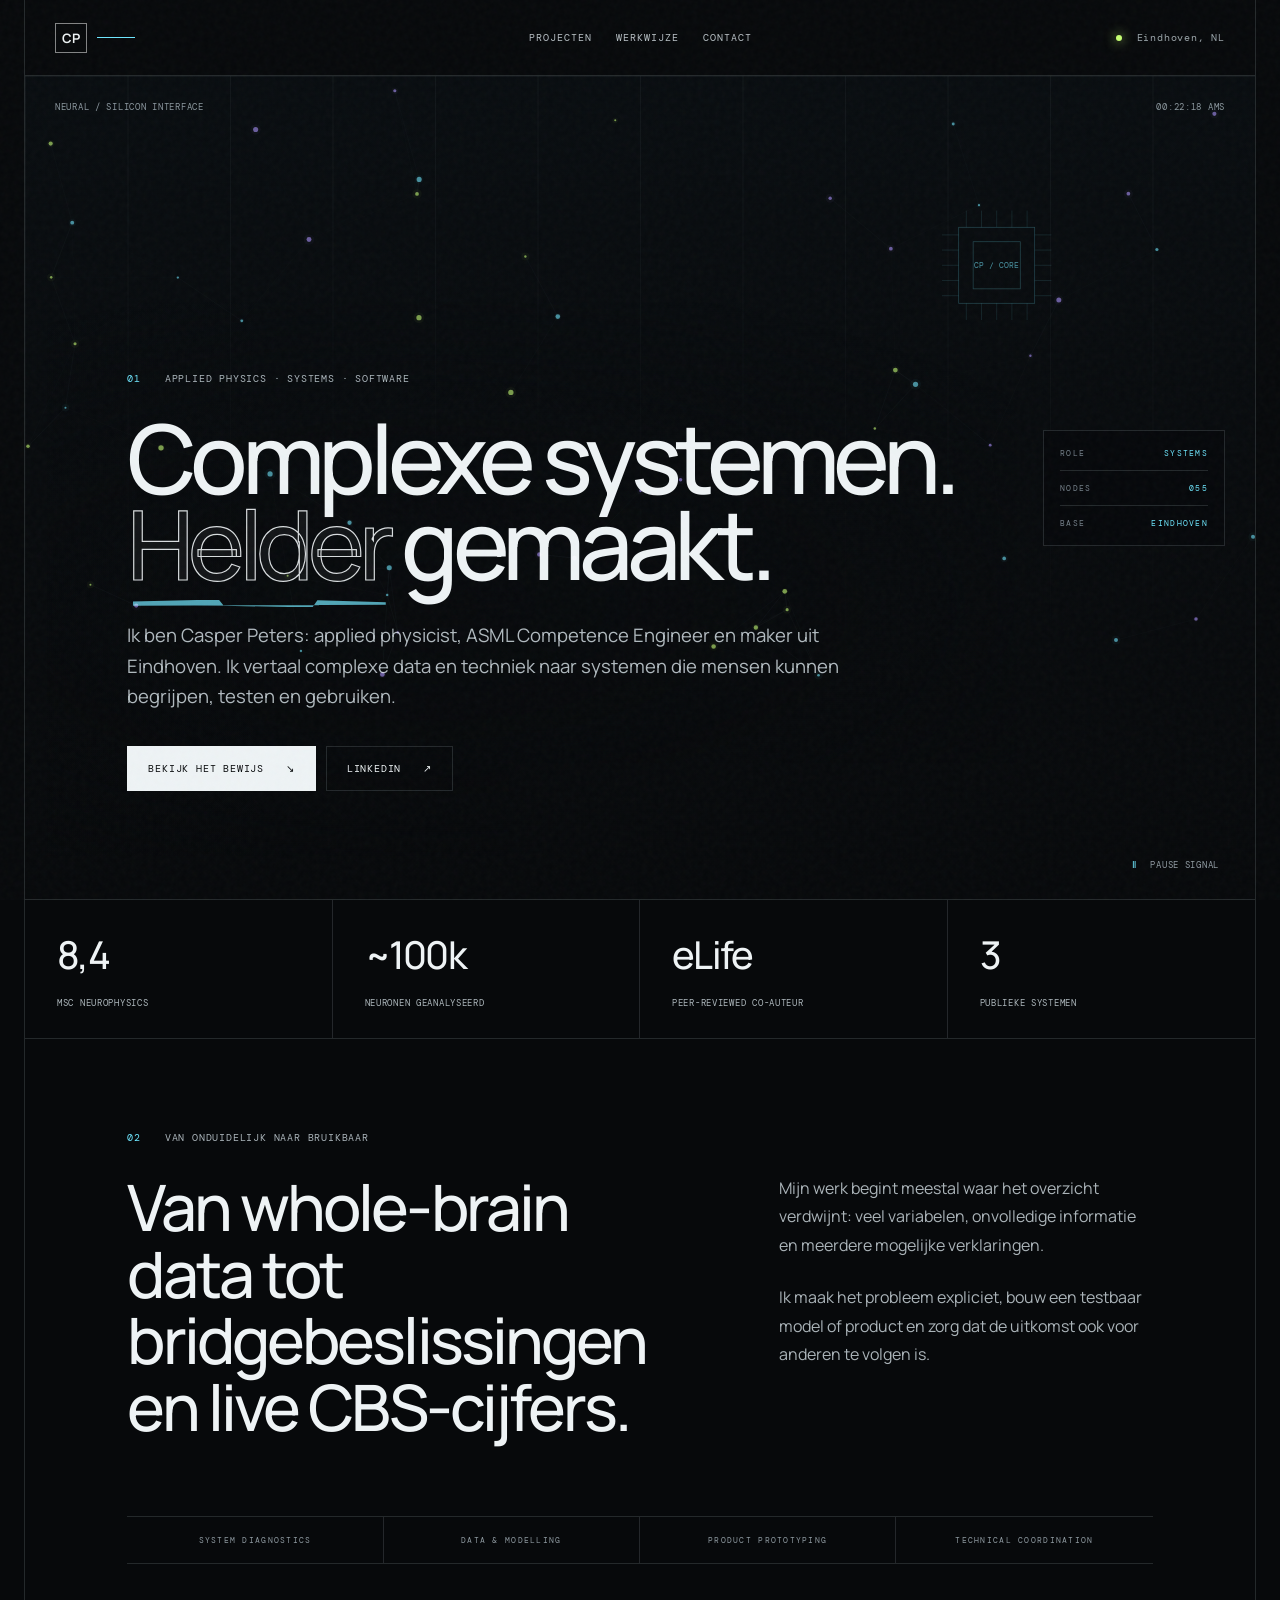
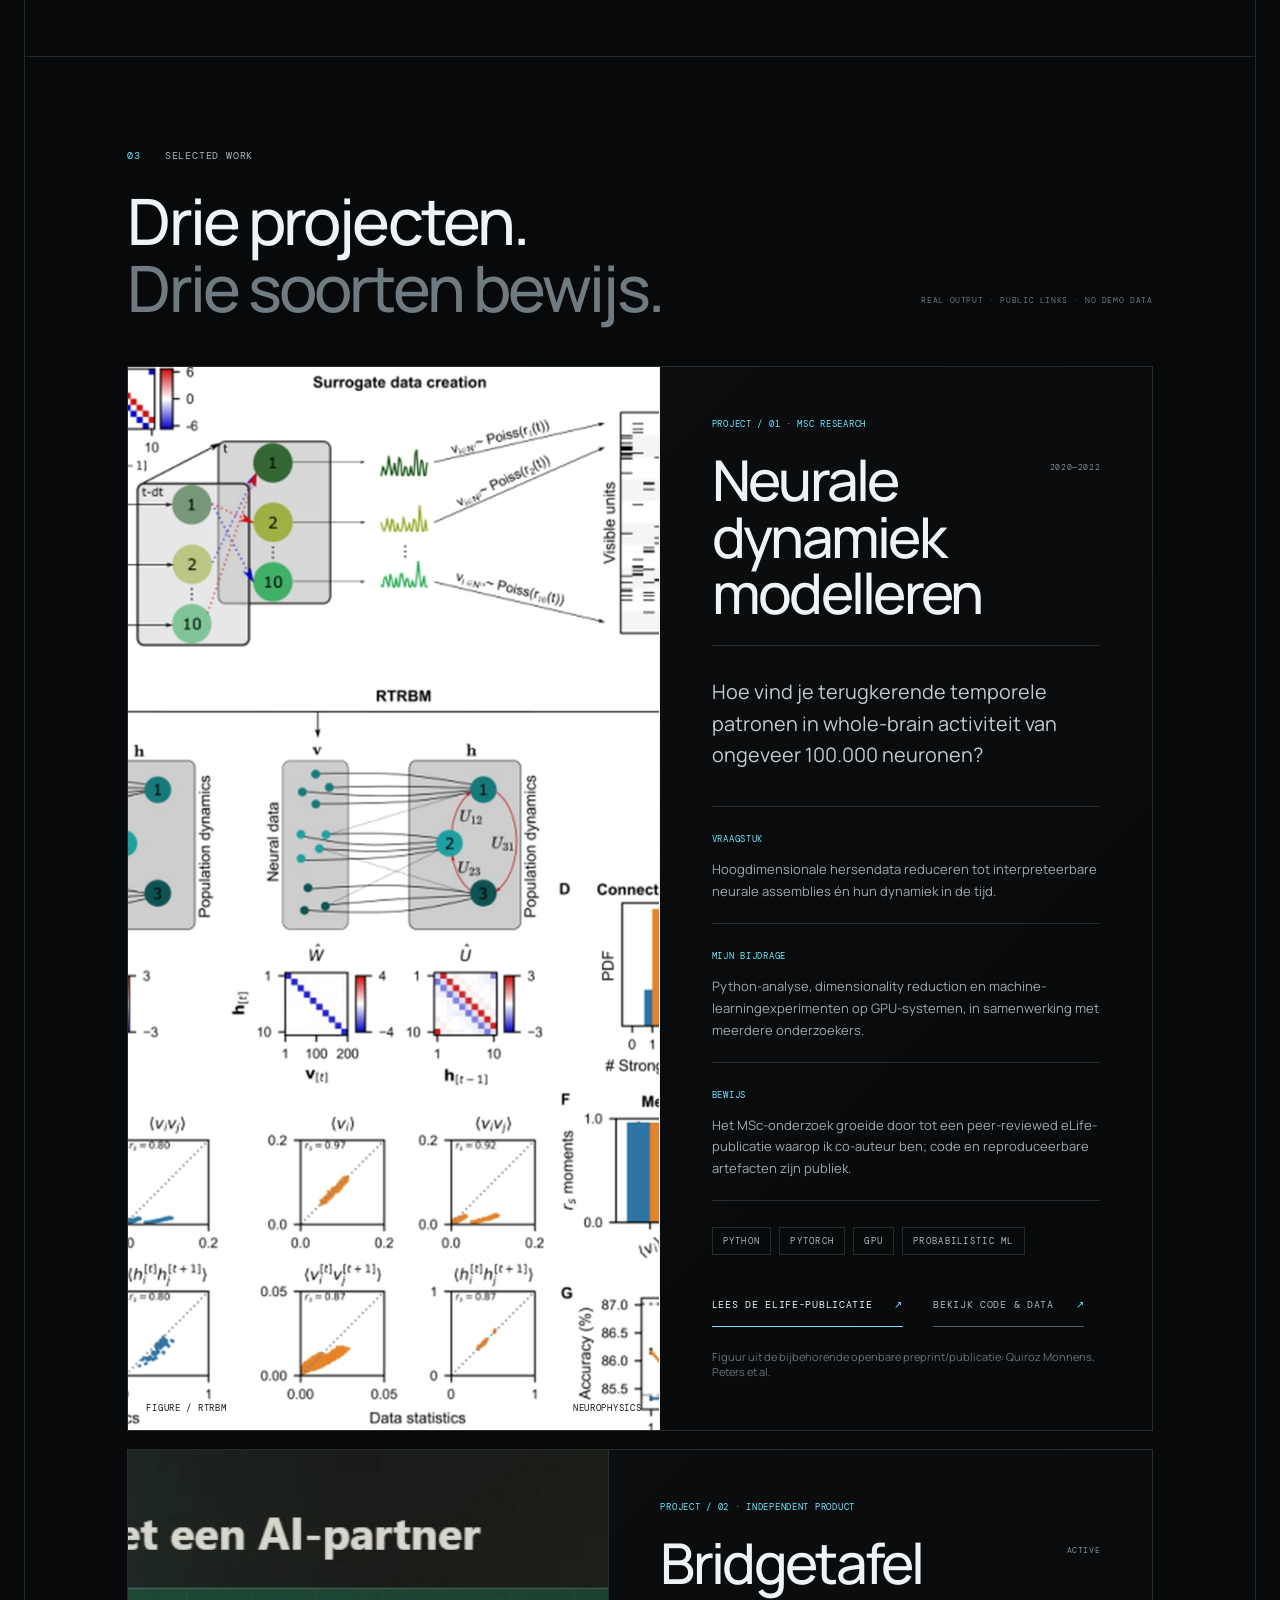
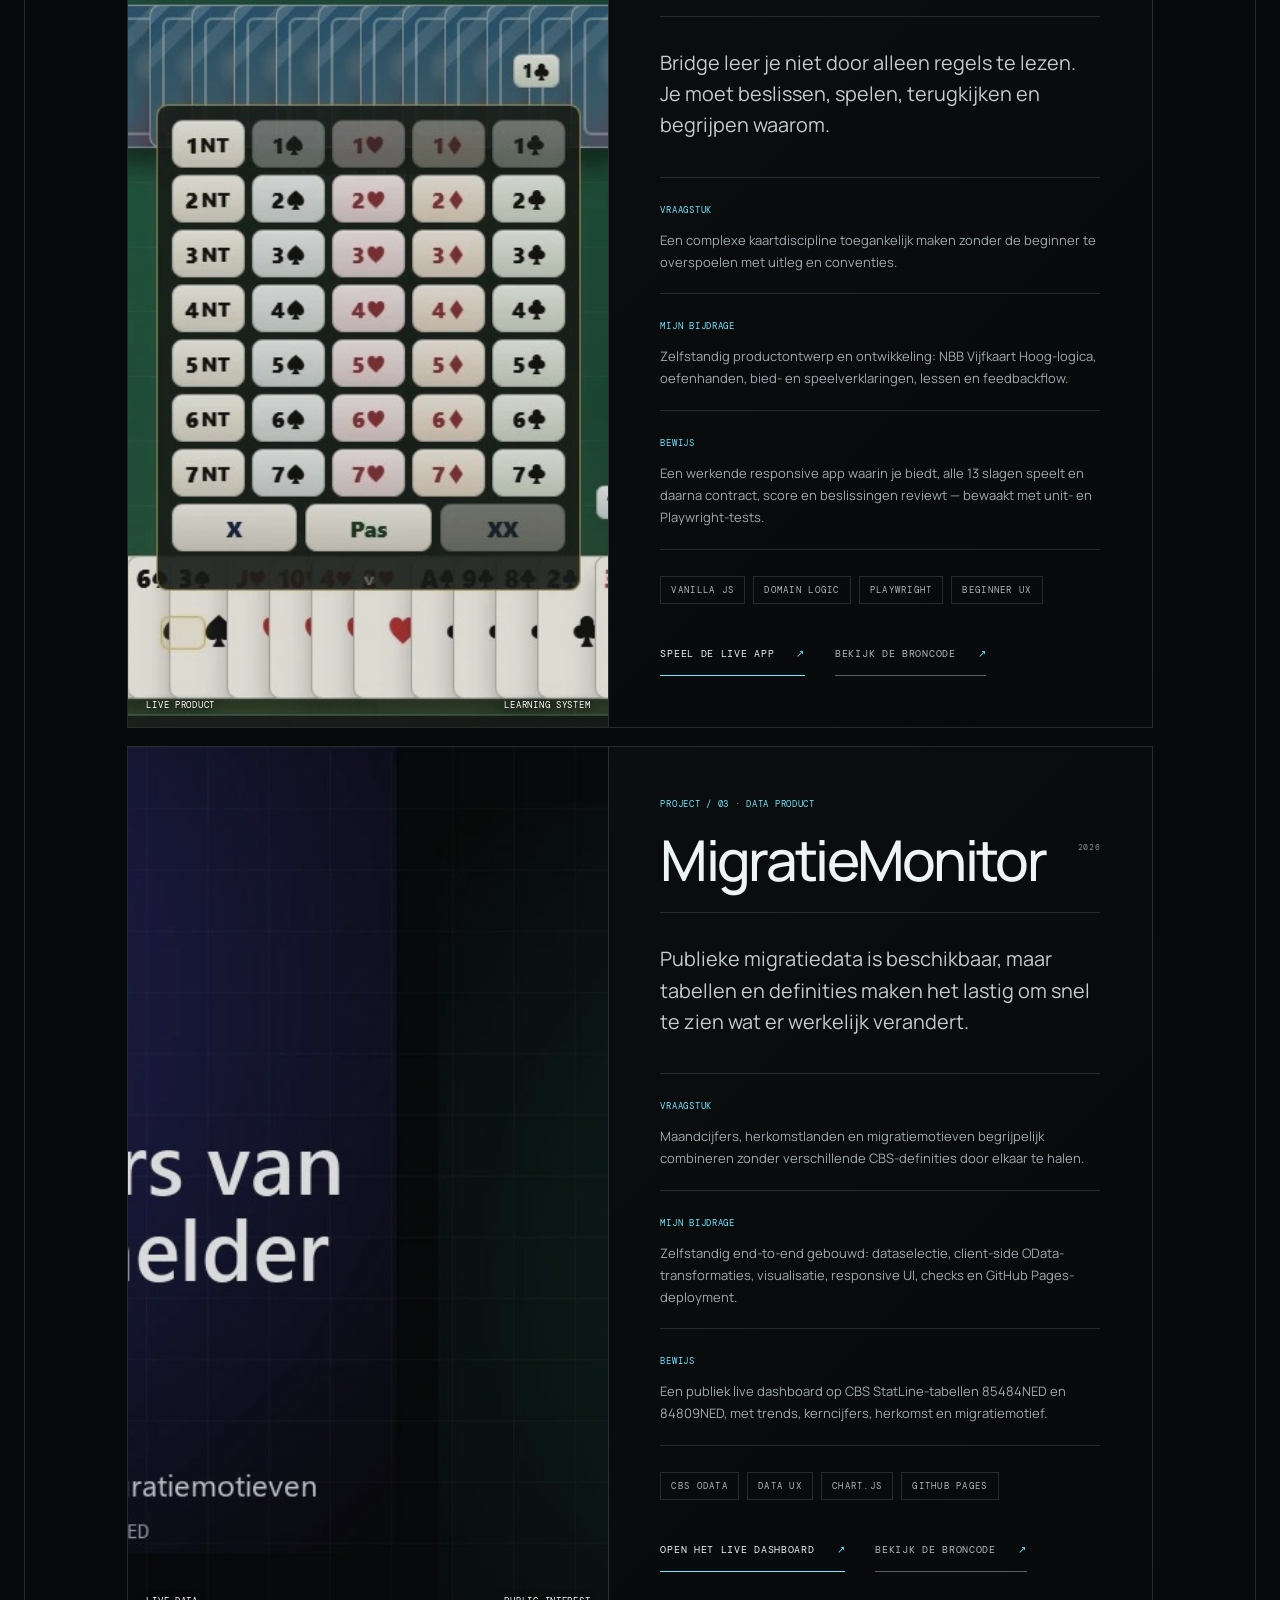
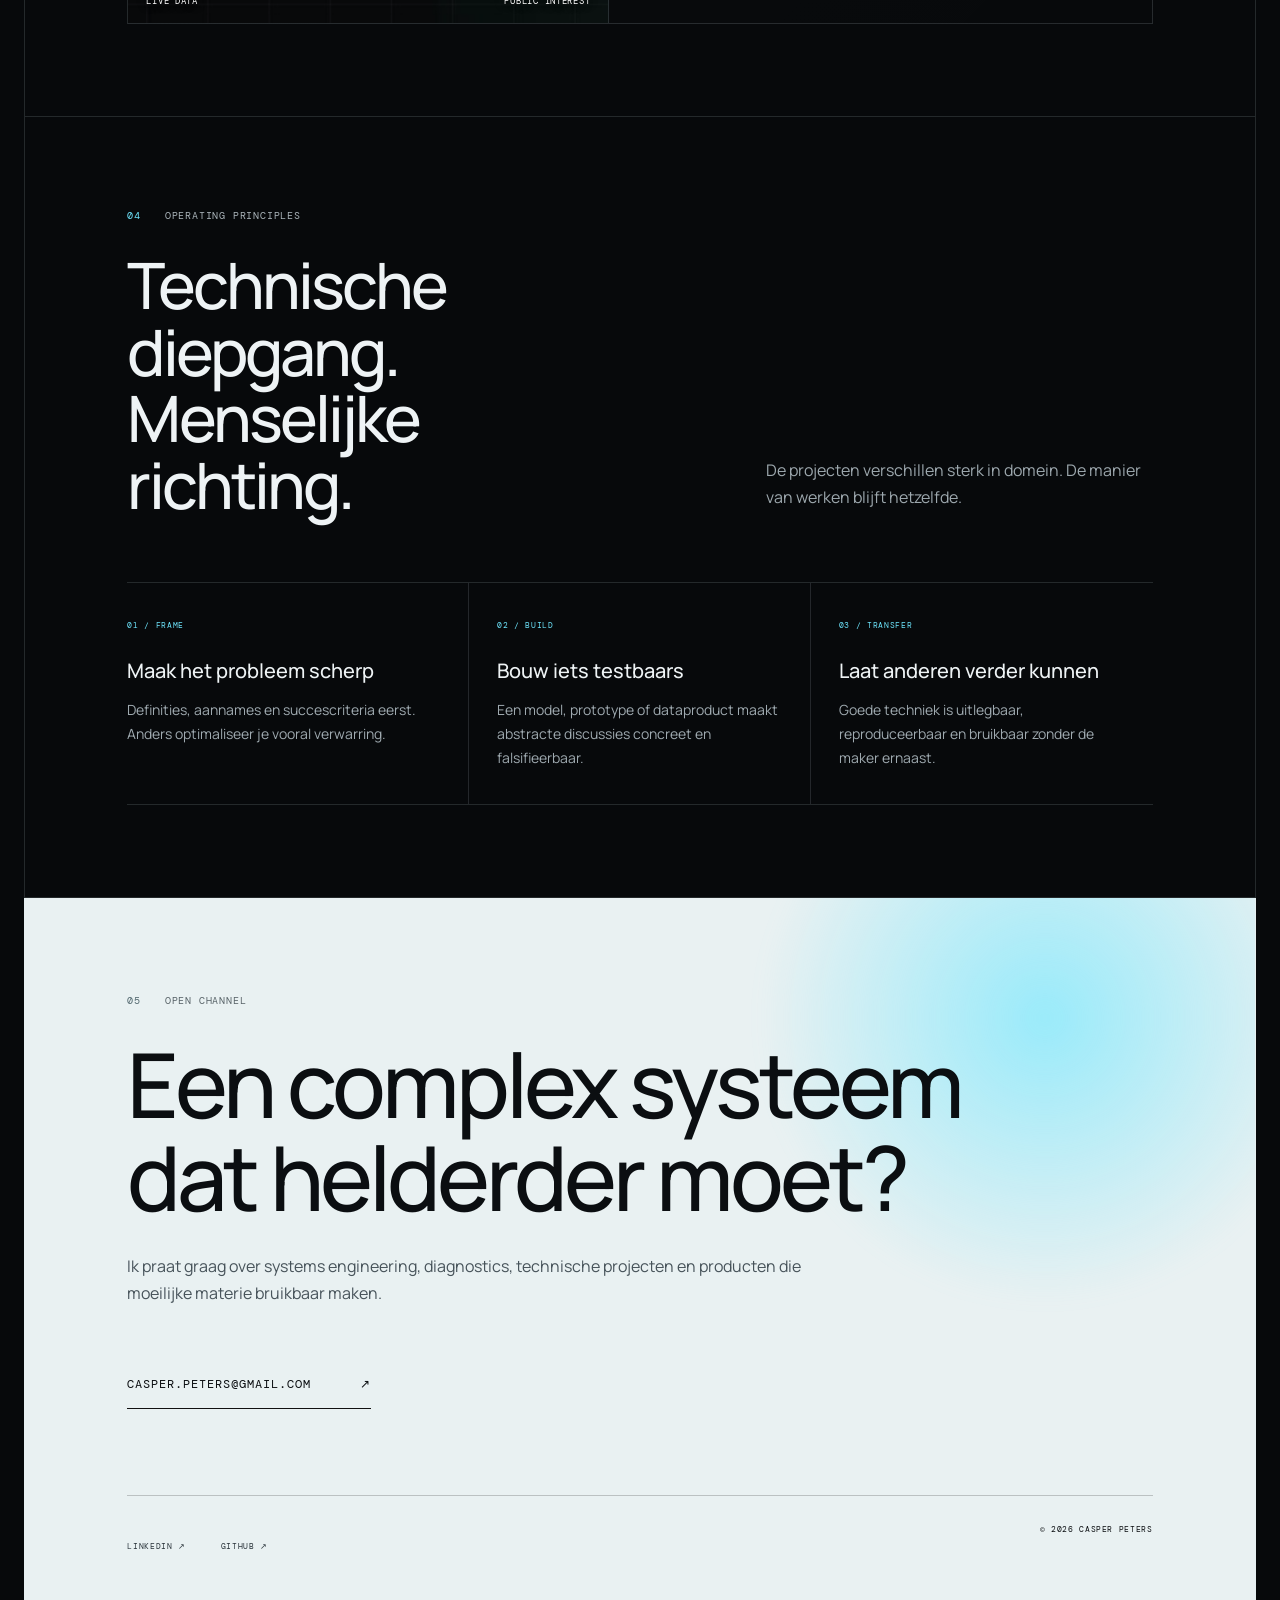
==== index.html @ 359d2243 "Launch evidence-rich personal portfolio" ====
<!doctype html>
<html lang="nl">
<head>
  <meta charset="UTF-8" />
  <meta name="viewport" content="width=device-width, initial-scale=1.0" />
  <meta name="description" content="Portfolio van Casper Peters — applied physicist en systems builder uit Eindhoven. Neurophysics, Bridgetafel en MigratieMonitor." />
  <meta name="theme-color" content="#07090b" />
  <meta property="og:type" content="website" />
  <meta property="og:locale" content="nl_NL" />
  <meta property="og:url" content="https://casperpeters.github.io/cp-neural-portfolio/" />
  <meta property="og:title" content="Casper Peters — complexe systemen, helder gemaakt" />
  <meta property="og:description" content="Van whole-brain neurale data tot leerproducten en live CBS-dashboards: drie systemen, met bewijs." />
  <meta property="og:image" content="https://casperpeters.github.io/cp-neural-portfolio/assets/og-cover.jpg" />
  <meta property="og:image:width" content="1200" />
  <meta property="og:image:height" content="630" />
  <meta property="og:image:alt" content="Portfolio van Casper Peters — complexe systemen, helder gemaakt" />
  <meta name="twitter:card" content="summary_large_image" />
  <meta name="twitter:image" content="https://casperpeters.github.io/cp-neural-portfolio/assets/og-cover.jpg" />
  <link rel="canonical" href="https://casperpeters.github.io/cp-neural-portfolio/" />
  <title>Casper Peters — complexe systemen, helder gemaakt</title>
  <link rel="preconnect" href="https://fonts.googleapis.com">
  <link rel="preconnect" href="https://fonts.gstatic.com" crossorigin>
  <link href="https://fonts.googleapis.com/css2?family=DM+Mono:wght@300;400;500&family=Manrope:wght@400;500;600;700&display=swap" rel="stylesheet">
  <link rel="stylesheet" href="styles.css" />
</head>
<body>
  <a class="skip-link" href="#work">Ga naar geselecteerd werk</a>
  <div class="grain" aria-hidden="true"></div>

  <header class="topbar shell">
    <a class="mark" href="#top" aria-label="Naar boven"><span>CP</span><i></i></a>
    <nav aria-label="Hoofdnavigatie">
      <a href="#work">Projecten</a>
      <a href="#principles">Werkwijze</a>
      <a href="#contact">Contact</a>
    </nav>
    <div class="status"><span></span> Eindhoven, NL</div>
  </header>

  <main id="top">
    <section class="hero shell">
      <canvas id="neural-canvas" aria-hidden="true"></canvas>
      <div class="hero-grid" aria-hidden="true"></div>

      <div class="signal-legend mono">
        <span>NEURAL / SILICON INTERFACE</span>
        <span id="clock">00:00:00 AMS</span>
      </div>

      <div class="hero-copy">
        <p class="eyebrow mono"><span>01</span> APPLIED PHYSICS · SYSTEMS · SOFTWARE</p>
        <h1>Complexe systemen.<br><em>Helder</em> gemaakt.</h1>
        <p class="intro">Ik ben Casper Peters: applied physicist, ASML Competence Engineer en maker uit Eindhoven. Ik vertaal complexe data en techniek naar systemen die mensen kunnen begrijpen, testen en gebruiken.</p>
        <div class="hero-actions">
          <a class="button primary" href="#work">Bekijk het bewijs <span>↘</span></a>
          <a class="button ghost" href="https://www.linkedin.com/in/casper-peters-a29796209" target="_blank" rel="noreferrer">LinkedIn <span>↗</span></a>
        </div>
      </div>

      <aside class="telemetry mono" aria-label="Profiel in het kort">
        <div><span>ROLE</span><b>SYSTEMS</b></div>
        <div><span>NODES</span><b id="node-count">042</b></div>
        <div><span>BASE</span><b>EINDHOVEN</b></div>
      </aside>

      <button class="motion-toggle mono" id="motion-toggle" type="button" aria-pressed="false">
        <span class="toggle-icon">Ⅱ</span> PAUSE SIGNAL
      </button>
    </section>

    <section class="proof-strip shell" aria-label="Kernbewijs">
      <div><strong>8,4</strong><span class="mono">MSc Neurophysics</span></div>
      <div><strong>~100k</strong><span class="mono">neuronen geanalyseerd</span></div>
      <div><strong>eLife</strong><span class="mono">peer-reviewed co-auteur</span></div>
      <div><strong>3</strong><span class="mono">publieke systemen</span></div>
    </section>

    <section class="statement shell" id="about">
      <p class="section-tag mono"><span>02</span> VAN ONDUIDELIJK NAAR BRUIKBAAR</p>
      <div class="statement-grid">
        <h2>Van whole-brain data tot bridgebeslissingen en live CBS-cijfers.</h2>
        <div class="body-copy">
          <p>Mijn werk begint meestal waar het overzicht verdwijnt: veel variabelen, onvolledige informatie en meerdere mogelijke verklaringen.</p>
          <p>Ik maak het probleem expliciet, bouw een testbaar model of product en zorg dat de uitkomst ook voor anderen te volgen is.</p>
        </div>
      </div>
      <div class="capabilities mono" aria-label="Expertise">
        <span>SYSTEM DIAGNOSTICS</span>
        <span>DATA & MODELLING</span>
        <span>PRODUCT PROTOTYPING</span>
        <span>TECHNICAL COORDINATION</span>
      </div>
    </section>

    <section class="work shell" id="work">
      <div class="section-head">
        <div>
          <p class="section-tag mono"><span>03</span> SELECTED WORK</p>
          <h2>Drie projecten.<br><span>Drie soorten bewijs.</span></h2>
        </div>
        <p class="mono microcopy">REAL OUTPUT · PUBLIC LINKS · NO DEMO DATA</p>
      </div>

      <article class="case case-featured" id="neurophysics">
        <div class="case-visual paper-visual">
          <img src="assets/projects/neurophysics-rtrbm.jpg" alt="Wetenschappelijke figuur met het RTRBM-model, netwerkdiagrammen, gewichtsmatrices en modelvergelijkingen" width="1246" height="1446">
          <div class="visual-label mono"><span>FIGURE / RTRBM</span><span>NEUROPHYSICS</span></div>
        </div>
        <div class="case-content">
          <div class="case-index mono">PROJECT / 01 · MSc RESEARCH</div>
          <div class="case-title-row">
            <h3>Neurale dynamiek modelleren</h3>
            <span class="case-year mono">2020—2022</span>
          </div>
          <p class="case-lede">Hoe vind je terugkerende temporele patronen in whole-brain activiteit van ongeveer 100.000 neuronen?</p>
          <div class="evidence-grid">
            <div><span class="mono">VRAAGSTUK</span><p>Hoogdimensionale hersendata reduceren tot interpreteerbare neurale assemblies én hun dynamiek in de tijd.</p></div>
            <div><span class="mono">MIJN BIJDRAGE</span><p>Python-analyse, dimensionality reduction en machine-learningexperimenten op GPU-systemen, in samenwerking met meerdere onderzoekers.</p></div>
            <div><span class="mono">BEWIJS</span><p>Het MSc-onderzoek groeide door tot een peer-reviewed eLife-publicatie waarop ik co-auteur ben; code en reproduceerbare artefacten zijn publiek.</p></div>
          </div>
          <div class="case-tags mono"><span>PYTHON</span><span>PYTORCH</span><span>GPU</span><span>PROBABILISTIC ML</span></div>
          <div class="case-actions">
            <a class="text-link" href="https://elifesciences.org/articles/98489" target="_blank" rel="noreferrer">Lees de eLife-publicatie <span>↗</span></a>
            <a class="text-link muted-link" href="https://github.com/benglitz/Zebrafish_RTRBM" target="_blank" rel="noreferrer">Bekijk code & data <span>↗</span></a>
          </div>
          <p class="source-caption">Figuur uit de bijbehorende openbare preprint/publicatie: Quiroz Monnens, Peters et al.</p>
        </div>
      </article>

      <article class="case" id="bridgetafel">
        <div class="case-visual">
          <img src="assets/projects/bridgetafel.jpg" alt="Werkende Bridgetafel-interface met groene speeltafel, speelkaarten, biedbox en biedverloop" width="1262" height="624">
          <div class="visual-label mono"><span>LIVE PRODUCT</span><span>LEARNING SYSTEM</span></div>
        </div>
        <div class="case-content">
          <div class="case-index mono">PROJECT / 02 · INDEPENDENT PRODUCT</div>
          <div class="case-title-row">
            <h3>Bridgetafel</h3>
            <span class="case-year mono">ACTIVE</span>
          </div>
          <p class="case-lede">Bridge leer je niet door alleen regels te lezen. Je moet beslissen, spelen, terugkijken en begrijpen waarom.</p>
          <div class="evidence-grid">
            <div><span class="mono">VRAAGSTUK</span><p>Een complexe kaartdiscipline toegankelijk maken zonder de beginner te overspoelen met uitleg en conventies.</p></div>
            <div><span class="mono">MIJN BIJDRAGE</span><p>Zelfstandig productontwerp en ontwikkeling: NBB Vijfkaart Hoog-logica, oefenhanden, bied- en speelverklaringen, lessen en feedbackflow.</p></div>
            <div><span class="mono">BEWIJS</span><p>Een werkende responsive app waarin je biedt, alle 13 slagen speelt en daarna contract, score en beslissingen reviewt — bewaakt met unit- en Playwright-tests.</p></div>
          </div>
          <div class="case-tags mono"><span>VANILLA JS</span><span>DOMAIN LOGIC</span><span>PLAYWRIGHT</span><span>BEGINNER UX</span></div>
          <div class="case-actions">
            <a class="text-link" href="https://casperpeters.github.io/bridge/" target="_blank" rel="noreferrer">Speel de live app <span>↗</span></a>
            <a class="text-link muted-link" href="https://github.com/casperpeters/bridge" target="_blank" rel="noreferrer">Bekijk de broncode <span>↗</span></a>
          </div>
        </div>
      </article>

      <article class="case" id="migratiemonitor">
        <div class="case-visual">
          <img src="assets/projects/migratiemonitor.jpg" alt="MigratieMonitor-dashboard met live CBS-status, kerncijfers en navigatie naar trends en herkomstdata" width="1200" height="630">
          <div class="visual-label mono"><span>LIVE DATA</span><span>PUBLIC INTEREST</span></div>
        </div>
        <div class="case-content">
          <div class="case-index mono">PROJECT / 03 · DATA PRODUCT</div>
          <div class="case-title-row">
            <h3>MigratieMonitor</h3>
            <span class="case-year mono">2026</span>
          </div>
          <p class="case-lede">Publieke migratiedata is beschikbaar, maar tabellen en definities maken het lastig om snel te zien wat er werkelijk verandert.</p>
          <div class="evidence-grid">
            <div><span class="mono">VRAAGSTUK</span><p>Maandcijfers, herkomstlanden en migratiemotieven begrijpelijk combineren zonder verschillende CBS-definities door elkaar te halen.</p></div>
            <div><span class="mono">MIJN BIJDRAGE</span><p>Zelfstandig end-to-end gebouwd: dataselectie, client-side OData-transformaties, visualisatie, responsive UI, checks en GitHub Pages-deployment.</p></div>
            <div><span class="mono">BEWIJS</span><p>Een publiek live dashboard op CBS StatLine-tabellen 85484NED en 84809NED, met trends, kerncijfers, herkomst en migratiemotief.</p></div>
          </div>
          <div class="case-tags mono"><span>CBS ODATA</span><span>DATA UX</span><span>CHART.JS</span><span>GITHUB PAGES</span></div>
          <div class="case-actions">
            <a class="text-link" href="https://casperpeters.github.io/cbs-migratie-dashboard/" target="_blank" rel="noreferrer">Open het live dashboard <span>↗</span></a>
            <a class="text-link muted-link" href="https://github.com/casperpeters/cbs-migratie-dashboard" target="_blank" rel="noreferrer">Bekijk de broncode <span>↗</span></a>
          </div>
        </div>
      </article>
    </section>

    <section class="principles-section shell" id="principles">
      <p class="section-tag mono"><span>04</span> OPERATING PRINCIPLES</p>
      <div class="principles-head">
        <h2>Technische diepgang.<br>Menselijke richting.</h2>
        <p>De projecten verschillen sterk in domein. De manier van werken blijft hetzelfde.</p>
      </div>
      <div class="principles-grid">
        <div><span class="mono">01 / FRAME</span><h3>Maak het probleem scherp</h3><p>Definities, aannames en succescriteria eerst. Anders optimaliseer je vooral verwarring.</p></div>
        <div><span class="mono">02 / BUILD</span><h3>Bouw iets testbaars</h3><p>Een model, prototype of dataproduct maakt abstracte discussies concreet en falsifieerbaar.</p></div>
        <div><span class="mono">03 / TRANSFER</span><h3>Laat anderen verder kunnen</h3><p>Goede techniek is uitlegbaar, reproduceerbaar en bruikbaar zonder de maker ernaast.</p></div>
      </div>
    </section>

    <section class="contact shell" id="contact">
      <div class="contact-glow" aria-hidden="true"></div>
      <p class="section-tag mono"><span>05</span> OPEN CHANNEL</p>
      <h2>Een complex systeem<br>dat helderder moet?</h2>
      <p class="contact-intro">Ik praat graag over systems engineering, diagnostics, technische projecten en producten die moeilijke materie bruikbaar maken.</p>
      <a href="mailto:casper.peters@gmail.com" class="contact-link">casper.peters@gmail.com <span>↗</span></a>
      <div class="contact-footer mono">
        <a href="https://www.linkedin.com/in/casper-peters-a29796209" target="_blank" rel="noreferrer">LINKEDIN ↗</a>
        <a href="https://github.com/casperpeters" target="_blank" rel="noreferrer">GITHUB ↗</a>
        <span>© 2026 CASPER PETERS</span>
      </div>
    </section>
  </main>

  <script src="app.js?v=9"></script>
</body>
</html>
---- styles.css ----
:root {
  --bg: #07090b;
  --panel: #0b0e12;
  --panel-raised: #101419;
  --ink: #eef3f5;
  --muted: #9aa5ac;
  --quiet: #69757d;
  --line: rgba(210, 230, 238, .14);
  --line-strong: rgba(210, 230, 238, .28);
  --cyan: #6ee7ff;
  --violet: #ab91ff;
  --lime: #c6ff72;
  --mono: 'DM Mono', monospace;
  --sans: 'Manrope', sans-serif;
}

* { box-sizing: border-box; }
html { scroll-behavior: smooth; background: var(--bg); }
body {
  margin: 0;
  background: var(--bg);
  color: var(--ink);
  font-family: var(--sans);
  font-weight: 400;
  overflow-x: hidden;
}
img { display: block; max-width: 100%; }
a { color: inherit; text-decoration: none; }
button, a { -webkit-tap-highlight-color: transparent; }
.mono { font-family: var(--mono); letter-spacing: .08em; text-transform: uppercase; }

.skip-link {
  position: fixed;
  left: 18px;
  top: 12px;
  z-index: 100;
  transform: translateY(-150%);
  background: var(--ink);
  color: var(--bg);
  padding: 12px 16px;
  font: 11px var(--mono);
}
.skip-link:focus-visible { transform: translateY(0); }
:focus-visible { outline: 2px solid var(--cyan); outline-offset: 4px; }

.grain {
  position: fixed;
  inset: 0;
  pointer-events: none;
  opacity: .04;
  z-index: 10;
  background-image: url("data:image/svg+xml,%3Csvg viewBox='0 0 180 180' xmlns='http://www.w3.org/2000/svg'%3E%3Cfilter id='n'%3E%3CfeTurbulence type='fractalNoise' baseFrequency='.9' numOctaves='4' stitchTiles='stitchTiles'/%3E%3C/filter%3E%3Crect width='100%25' height='100%25' filter='url(%23n)' opacity='.8'/%3E%3C/svg%3E");
}
.shell {
  width: min(1380px, calc(100% - 48px));
  margin: auto;
  border-left: 1px solid var(--line);
  border-right: 1px solid var(--line);
}

/* Header */
.topbar {
  height: 76px;
  display: grid;
  grid-template-columns: 1fr auto 1fr;
  align-items: center;
  padding: 0 30px;
  border-bottom: 1px solid var(--line);
  position: relative;
  z-index: 5;
}
.mark { display: flex; align-items: center; gap: 10px; font-weight: 700; width: max-content; }
.mark span { border: 1px solid rgba(255, 255, 255, .5); padding: 5px 6px; font-size: 13px; }
.mark i { width: 28px; height: 1px; background: var(--cyan); box-shadow: 10px 0 var(--cyan); }
nav { display: flex; gap: 24px; font: 10px var(--mono); letter-spacing: .1em; text-transform: uppercase; }
nav a { min-height: 44px; display: inline-flex; align-items: center; }
nav a, .contact-footer a { color: #b8c0c5; transition: color .2s ease; }
nav a:hover, .contact-footer a:hover { color: var(--cyan); }
.status { justify-self: end; font: 10px var(--mono); letter-spacing: .08em; color: #9ca6ab; }
.status span { display: inline-block; width: 6px; height: 6px; border-radius: 50%; background: var(--lime); box-shadow: 0 0 12px var(--lime); margin-right: 8px; }

/* Hero */
.hero {
  height: calc(100vh - 76px);
  min-height: 690px;
  max-height: 980px;
  position: relative;
  overflow: hidden;
  border-bottom: 1px solid var(--line);
}
#neural-canvas, .hero-grid { position: absolute; inset: 0; width: 100%; height: 100%; }
#neural-canvas { z-index: 3; pointer-events: none; mix-blend-mode: screen; }
.hero-grid {
  z-index: 0;
  background-image: linear-gradient(var(--line) 1px, transparent 1px), linear-gradient(90deg, var(--line) 1px, transparent 1px);
  background-size: calc(100% / 12) 100%, calc(100% / 12) 100%;
  opacity: .32;
  mask-image: linear-gradient(to bottom, #000, transparent 82%);
}
.signal-legend {
  position: absolute;
  z-index: 4;
  top: 25px;
  left: 30px;
  right: 30px;
  display: flex;
  justify-content: space-between;
  font-size: 9px;
  color: #8c989f;
}
.hero-copy {
  position: absolute;
  left: clamp(30px, 8vw, 112px);
  bottom: clamp(72px, 12vh, 136px);
  width: min(920px, 73%);
  z-index: 2;
}
.hero-copy::before {
  content: '';
  position: absolute;
  z-index: -1;
  inset: -70px -110px -65px -80px;
  background: radial-gradient(ellipse at 35% 55%, rgba(7, 9, 11, .86) 0, rgba(7, 9, 11, .5) 50%, transparent 76%);
  pointer-events: none;
}
.eyebrow, .section-tag { font-size: 10px; color: #aab4ba; margin: 0 0 30px; }
.eyebrow span, .section-tag span { color: var(--cyan); margin-right: 17px; }
h1 {
  font-size: clamp(56px, 7.5vw, 112px);
  letter-spacing: -.066em;
  line-height: .89;
  margin: 0;
  font-weight: 500;
}
h1 em {
  font-style: normal;
  color: rgba(238, 243, 245, .05);
  -webkit-text-stroke: 1.2px rgba(238, 243, 245, .9);
  position: relative;
}
h1 em::after {
  content: '';
  position: absolute;
  left: 2%; right: 1%; bottom: 1%; height: 6%;
  background: var(--cyan);
  opacity: .7;
  mix-blend-mode: screen;
  clip-path: polygon(0 25%, 34% 0, 36% 80%, 71% 100%, 73% 10%, 100% 35%, 100% 65%, 0 80%);
}
.intro { font-size: clamp(16px, 1.45vw, 20px); line-height: 1.65; color: #b0b9be; max-width: 760px; margin: 34px 0; }
.hero-actions { display: flex; flex-wrap: wrap; gap: 10px; }
.button {
  min-height: 44px;
  display: inline-flex;
  align-items: center;
  padding: 15px 20px;
  font: 10px var(--mono);
  letter-spacing: .08em;
  text-transform: uppercase;
  border: 1px solid var(--line);
  transition: border-color .25s ease, box-shadow .25s ease, background .25s ease;
}
.button.primary { background: var(--ink); color: #080a0c; border-color: var(--ink); }
.button span { margin-left: 22px; }
.button:hover { border-color: var(--cyan); box-shadow: 0 0 28px rgba(110, 231, 255, .1); }
.button.primary:hover { background: var(--cyan); }
.telemetry {
  position: absolute;
  z-index: 4;
  right: 30px;
  top: 50%;
  transform: translateY(-50%);
  width: 182px;
  border: 1px solid var(--line);
  background: rgba(7, 9, 11, .66);
  backdrop-filter: blur(8px);
  padding: 5px 16px;
}
.telemetry div { display: flex; justify-content: space-between; padding: 12px 0; border-bottom: 1px solid var(--line); font-size: 8px; color: #75818a; }
.telemetry div:last-child { border: 0; }
.telemetry b { font-weight: 400; color: var(--cyan); }
.motion-toggle { position: absolute; z-index: 4; right: 30px; bottom: 27px; border: 0; background: transparent; color: #8f9aa1; font: 9px var(--mono); letter-spacing: .08em; cursor: pointer; }
.toggle-icon { color: var(--cyan); margin-right: 8px; }

/* Proof */
.proof-strip { display: grid; grid-template-columns: repeat(4, 1fr); border-bottom: 1px solid var(--line); }
.proof-strip div { min-height: 138px; padding: 28px 32px; display: flex; flex-direction: column; justify-content: space-between; border-right: 1px solid var(--line); }
.proof-strip div:last-child { border-right: 0; }
.proof-strip strong { font-size: clamp(28px, 3vw, 45px); font-weight: 500; letter-spacing: -.045em; color: var(--ink); }
.proof-strip span { color: #adb7bc; font-size: 9px; line-height: 1.5; }

/* Intro statement */
.statement, .work, .principles-section { padding: 92px clamp(30px, 8vw, 112px); border-bottom: 1px solid var(--line); }
.statement-grid { display: grid; grid-template-columns: 1.18fr .82fr; gap: 9vw; align-items: start; }
.statement-grid > *, .case-content, .case-title-row { min-width: 0; }
.statement h2, .work h2, .principles-section h2, .contact h2 { font-size: clamp(38px, 5vw, 70px); line-height: 1.04; letter-spacing: -.045em; font-weight: 500; margin: 0; }
.body-copy { max-width: 520px; color: #aab3b8; line-height: 1.78; font-size: 16px; }
.body-copy p { margin: 0 0 24px; }
.capabilities { display: grid; grid-template-columns: repeat(4, 1fr); margin-top: 76px; border-top: 1px solid var(--line); border-bottom: 1px solid var(--line); }
.capabilities span { font-size: 8px; padding: 18px 12px; border-right: 1px solid var(--line); text-align: center; color: #8f9aa1; }
.capabilities span:last-child { border: 0; }

/* Work and cases */
.section-head { display: flex; justify-content: space-between; align-items: end; gap: 40px; margin-bottom: 45px; }
.section-head .section-tag { margin-bottom: 26px; }
.work h2 span { color: #6f7a81; }
.microcopy { font-size: 8px; color: #68747b; padding-bottom: 8px; }
.case { border: 1px solid var(--line); background: linear-gradient(135deg, rgba(255, 255, 255, .018), transparent); margin-top: 18px; overflow: hidden; transition: border-color .3s ease, background .3s ease; }
.case:hover { border-color: rgba(110, 231, 255, .4); background: rgba(110, 231, 255, .018); }
.case-visual { position: relative; aspect-ratio: 1.92 / 1; overflow: hidden; border-bottom: 1px solid var(--line); background: #0c1013; }
.case-visual img { width: 100%; height: 100%; object-fit: cover; transition: transform .65s cubic-bezier(.2, .8, .2, 1), filter .4s ease; filter: saturate(.88) brightness(.88); }
.case:hover .case-visual img { transform: scale(1.015); filter: saturate(1) brightness(.96); }
.paper-visual { background: #eff1f0; }
.paper-visual img { object-fit: cover; object-position: center; filter: saturate(.78) contrast(1.02); }
.visual-label { position: absolute; left: 18px; right: 18px; bottom: 16px; display: flex; justify-content: space-between; color: #fff; font-size: 9px; text-shadow: 0 1px 9px rgba(0, 0, 0, .95); }
.paper-visual .visual-label { color: #11171a; text-shadow: 0 1px 8px rgba(255, 255, 255, .9); }
.case-content { padding: clamp(28px, 4vw, 54px); }
.case-index { color: var(--cyan); font-size: 9px; margin-bottom: 22px; }
.case-title-row { display: flex; align-items: start; justify-content: space-between; gap: 30px; border-bottom: 1px solid var(--line); padding-bottom: 24px; }
.case h3 { font-size: clamp(34px, 4.4vw, 62px); letter-spacing: -.048em; line-height: 1; margin: 0; font-weight: 500; }
.case-year { color: #7d8990; font-size: 8px; padding-top: 10px; white-space: nowrap; }
.case-lede { color: #c4ccd0; font-size: clamp(17px, 1.55vw, 21px); line-height: 1.58; max-width: 830px; margin: 30px 0 36px; }
.evidence-grid { display: grid; grid-template-columns: 1fr; border-top: 1px solid var(--line); border-bottom: 1px solid var(--line); }
.evidence-grid > div { padding: 18px 0 20px; border-bottom: 1px solid var(--line); }
.evidence-grid > div:last-child { border-bottom: 0; }
.evidence-grid span { color: var(--cyan); font-size: 9px; }
.evidence-grid p { margin: 12px 0 0; color: #9eaaaf; font-size: 13px; line-height: 1.68; }
.case-tags { display: flex; flex-wrap: wrap; gap: 8px; margin: 26px 0; }
.case-tags span { font-size: 9px; border: 1px solid var(--line); padding: 7px 10px; color: #aeb8bd; }
.case-actions { display: flex; flex-wrap: wrap; gap: 12px 30px; padding-top: 2px; }
.text-link { display: inline-flex; align-items: center; min-height: 44px; gap: 22px; font: 10px var(--mono); letter-spacing: .07em; text-transform: uppercase; border-bottom: 1px solid var(--cyan); padding: 10px 0; color: var(--ink); }
.text-link span { color: var(--cyan); transition: transform .2s ease; }
.text-link:hover span { transform: translate(3px, -3px); }
.muted-link { border-color: #526068; color: #b0b9be; }
.source-caption { color: #67737b; font-size: 11px; margin: 22px 0 0; }

/* Principles */
.principles-head { display: grid; grid-template-columns: 1.15fr .85fr; gap: 9vw; align-items: end; }
.principles-head > p { color: #9da8ae; line-height: 1.7; max-width: 440px; margin: 0 0 7px; }
.principles-grid { display: grid; grid-template-columns: repeat(3, 1fr); margin-top: 64px; border-top: 1px solid var(--line); border-bottom: 1px solid var(--line); }
.principles-grid > div { padding: 28px 28px 34px 0; border-right: 1px solid var(--line); }
.principles-grid > div + div { padding-left: 28px; }
.principles-grid > div:last-child { border-right: 0; }
.principles-grid span { color: var(--cyan); font-size: 8px; }
.principles-grid h3 { font-size: 20px; font-weight: 500; margin: 24px 0 14px; }
.principles-grid p { color: #9faab0; line-height: 1.7; font-size: 14px; margin: 0; }

/* Contact */
.contact { position: relative; padding: 96px clamp(30px, 8vw, 112px) 34px; background: #e9f1f2; color: #0b0e11; overflow: hidden; }
.contact .section-tag { color: #586368; }
.contact .section-tag span { color: #50666d; }
.contact h2 { font-size: clamp(50px, 7vw, 94px); position: relative; }
.contact-intro { position: relative; color: #47535a; font-size: 16px; line-height: 1.7; max-width: 680px; margin: 30px 0 0; }
.contact-link { display: inline-flex; gap: 50px; margin: 52px 0 86px; padding: 16px 0; border-bottom: 1px solid #111; font: 12px var(--mono); text-transform: uppercase; letter-spacing: .08em; position: relative; }
.contact-link span { transition: transform .25s ease; }
.contact-link:hover span { transform: translate(4px, -4px); }
.contact-footer { position: relative; display: flex; gap: 35px; border-top: 1px solid rgba(0, 0, 0, .2); padding-top: 28px; font-size: 8px; }
.contact-footer a { color: #273138; min-height: 44px; display: inline-flex; align-items: center; }
.contact-footer a:hover { color: #006a7b; }
.contact-footer span { margin-left: auto; }
.contact-glow { position: absolute; width: 620px; height: 620px; border-radius: 50%; right: -100px; top: -190px; background: radial-gradient(circle, rgba(110, 231, 255, .65), transparent 65%); filter: blur(10px); }

@media (min-width: 940px) {
  .case { display: grid; grid-template-columns: minmax(0, .94fr) minmax(0, 1.06fr); }
  .case-featured { grid-template-columns: minmax(0, 1.04fr) minmax(0, .96fr); }
  .case-visual { aspect-ratio: auto; min-height: 100%; border-right: 1px solid var(--line); border-bottom: 0; }
  .paper-visual img { position: sticky; top: 0; }
}

@media (max-width: 939px) {
  .shell { width: calc(100% - 20px); }
  .topbar { padding: 0 18px; grid-template-columns: 1fr auto; }
  .status { display: none; }
  nav { gap: 17px; }
  .hero { min-height: 680px; }
  .hero-copy { width: auto; left: 22px; right: 22px; bottom: 88px; }
  .intro { font-size: 15px; max-width: 650px; }
  .telemetry { display: none; }
  .signal-legend { left: 20px; right: 20px; }
  .proof-strip { grid-template-columns: 1fr 1fr; }
  .proof-strip div:nth-child(2) { border-right: 0; }
  .proof-strip div:nth-child(-n+2) { border-bottom: 1px solid var(--line); }
  .statement, .work, .principles-section { padding: 70px 22px; }
  .statement-grid, .principles-head { grid-template-columns: 1fr; gap: 40px; }
  .capabilities { grid-template-columns: 1fr 1fr; margin-top: 55px; }
  .capabilities span:nth-child(2) { border-right: 0; }
  .evidence-grid { grid-template-columns: 1fr; }
  .evidence-grid > div, .evidence-grid > div + div { padding: 20px 0; border-right: 0; border-bottom: 1px solid var(--line); }
  .evidence-grid > div:last-child { border-bottom: 0; }
  .principles-grid { grid-template-columns: 1fr; }
  .principles-grid > div, .principles-grid > div + div { padding: 24px 0; border-right: 0; border-bottom: 1px solid var(--line); }
  .principles-grid > div:last-child { border-bottom: 0; }
  .contact { padding: 75px 22px 30px; }
  .contact-footer { flex-wrap: wrap; }
  .contact-footer span { width: 100%; margin: 0; }
  .motion-toggle { right: 20px; }
}

@media (max-width: 620px) {
  .topbar { height: 66px; }
  nav a:nth-child(2) { display: none; }
  .hero { height: calc(100svh - 66px); min-height: 630px; max-height: 820px; }
  .hero-copy { bottom: 76px; }
  .eyebrow { margin-bottom: 22px; font-size: 8px; }
  h1 { font-size: clamp(47px, 15vw, 68px); }
  .intro { margin: 26px 0; line-height: 1.55; }
  .button { padding: 13px 15px; }
  .signal-legend span:first-child { display: none; }
  .signal-legend { justify-content: flex-end; }
  .proof-strip div { min-height: 116px; padding: 22px 18px; }
  .statement h2, .work h2, .principles-section h2 { font-size: 38px; }
  .section-head { align-items: start; margin-bottom: 30px; }
  .microcopy { display: none; }
  .case-content { padding: 26px 20px 30px; }
  .case-title-row { flex-direction: column; gap: 8px; }
  .case-year { padding-top: 0; }
  .case h3 { font-size: 36px; }
  .case-lede { margin: 24px 0 28px; font-size: 16px; }
  .case-visual { aspect-ratio: 1.35 / 1; }
  .case-visual img { object-position: center; }
  .case-visual:not(.paper-visual) img { object-fit: contain; }
  .paper-visual { aspect-ratio: 1.2 / 1; }
  .paper-visual img { object-fit: cover; }
  .visual-label { left: 12px; right: 12px; bottom: 10px; font-size: 7px; }
  .text-link { width: 100%; justify-content: space-between; }
  .capabilities { grid-template-columns: 1fr; }
  .capabilities span { border-right: 0; border-bottom: 1px solid var(--line); }
  .capabilities span:last-child { border-bottom: 0; }
  .contact-link { font-size: 10px; gap: 18px; max-width: 100%; }
}

@media (max-width: 360px) {
  .hero-actions { flex-direction: column; }
  .hero-actions .button { width: 100%; display: flex; justify-content: space-between; align-items: center; }
  .statement h2, .work h2, .principles-section h2 { font-size: 34px; overflow-wrap: anywhere; }
  .case h3 { font-size: 32px; overflow-wrap: anywhere; }
}

@media (prefers-reduced-motion: reduce) {
  html { scroll-behavior: auto; }
  *, *::before, *::after { animation-duration: .01ms !important; animation-iteration-count: 1 !important; transition-duration: .01ms !important; }
}
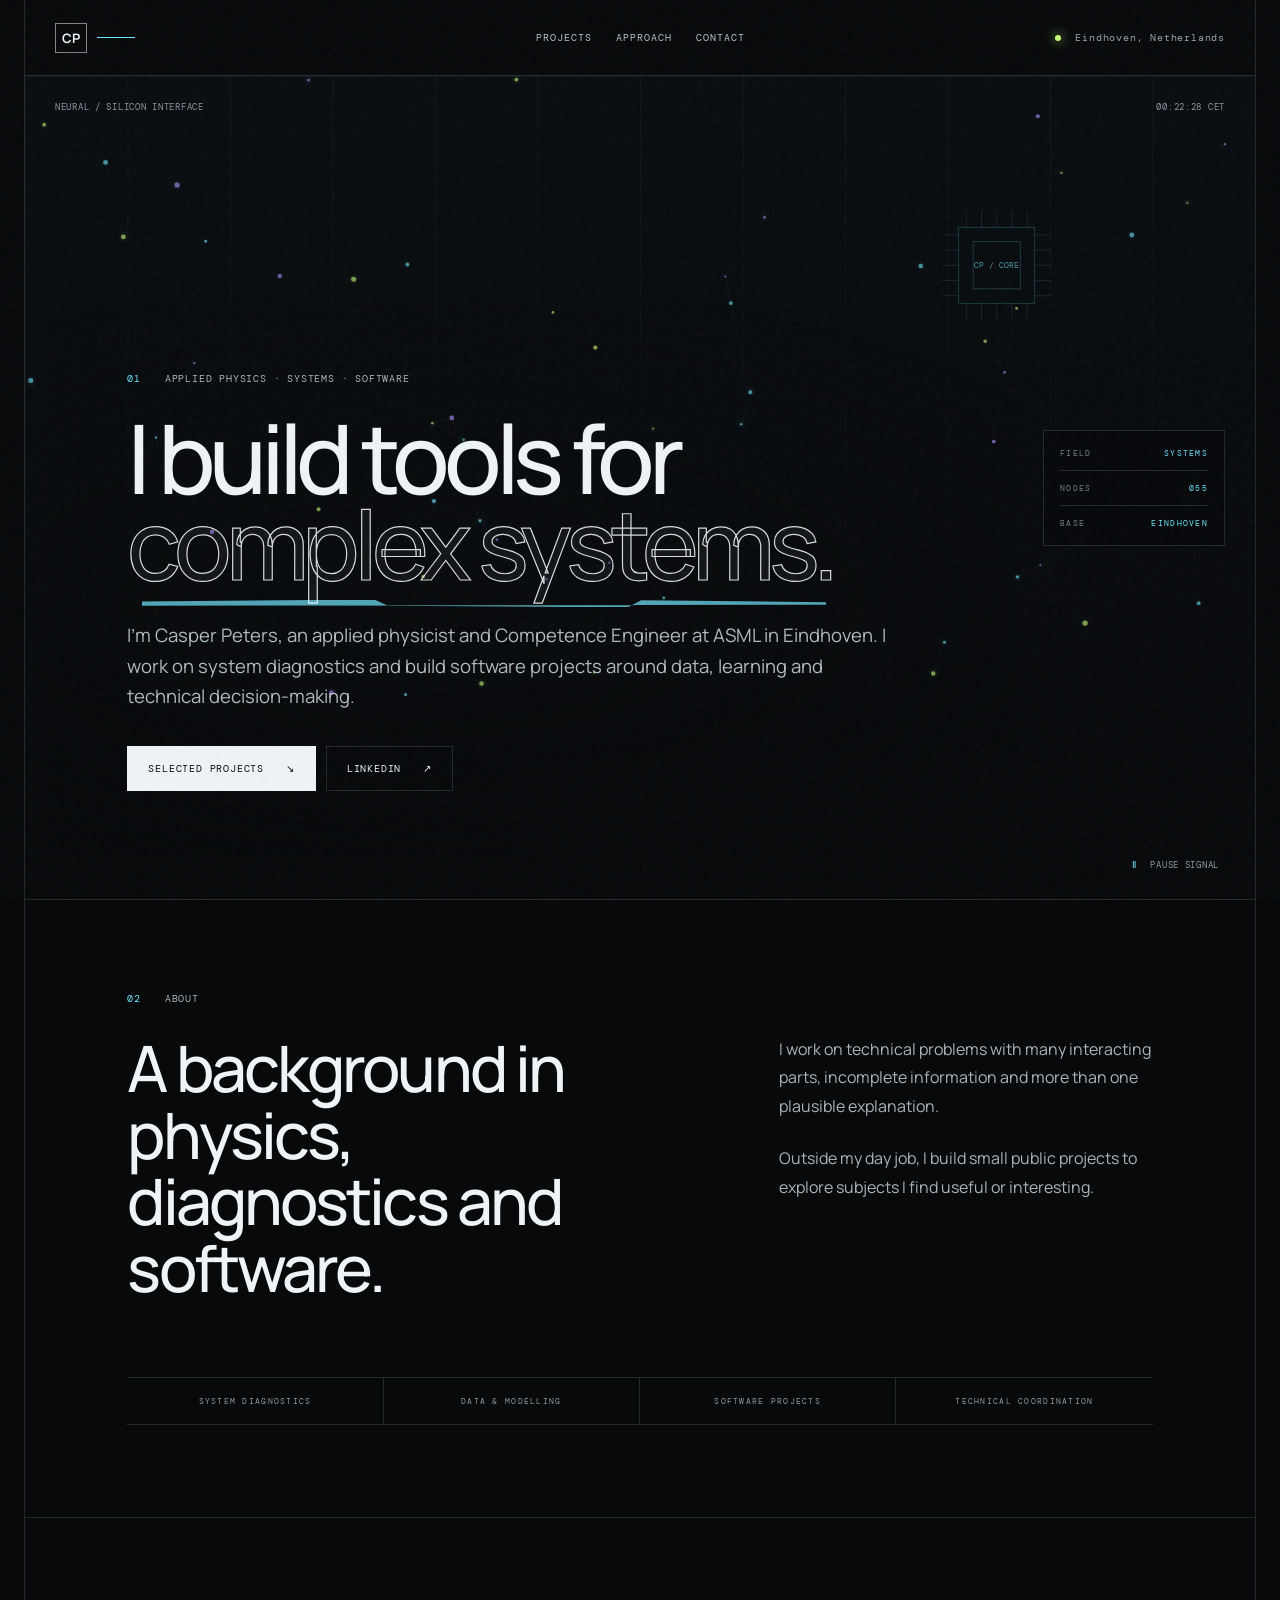
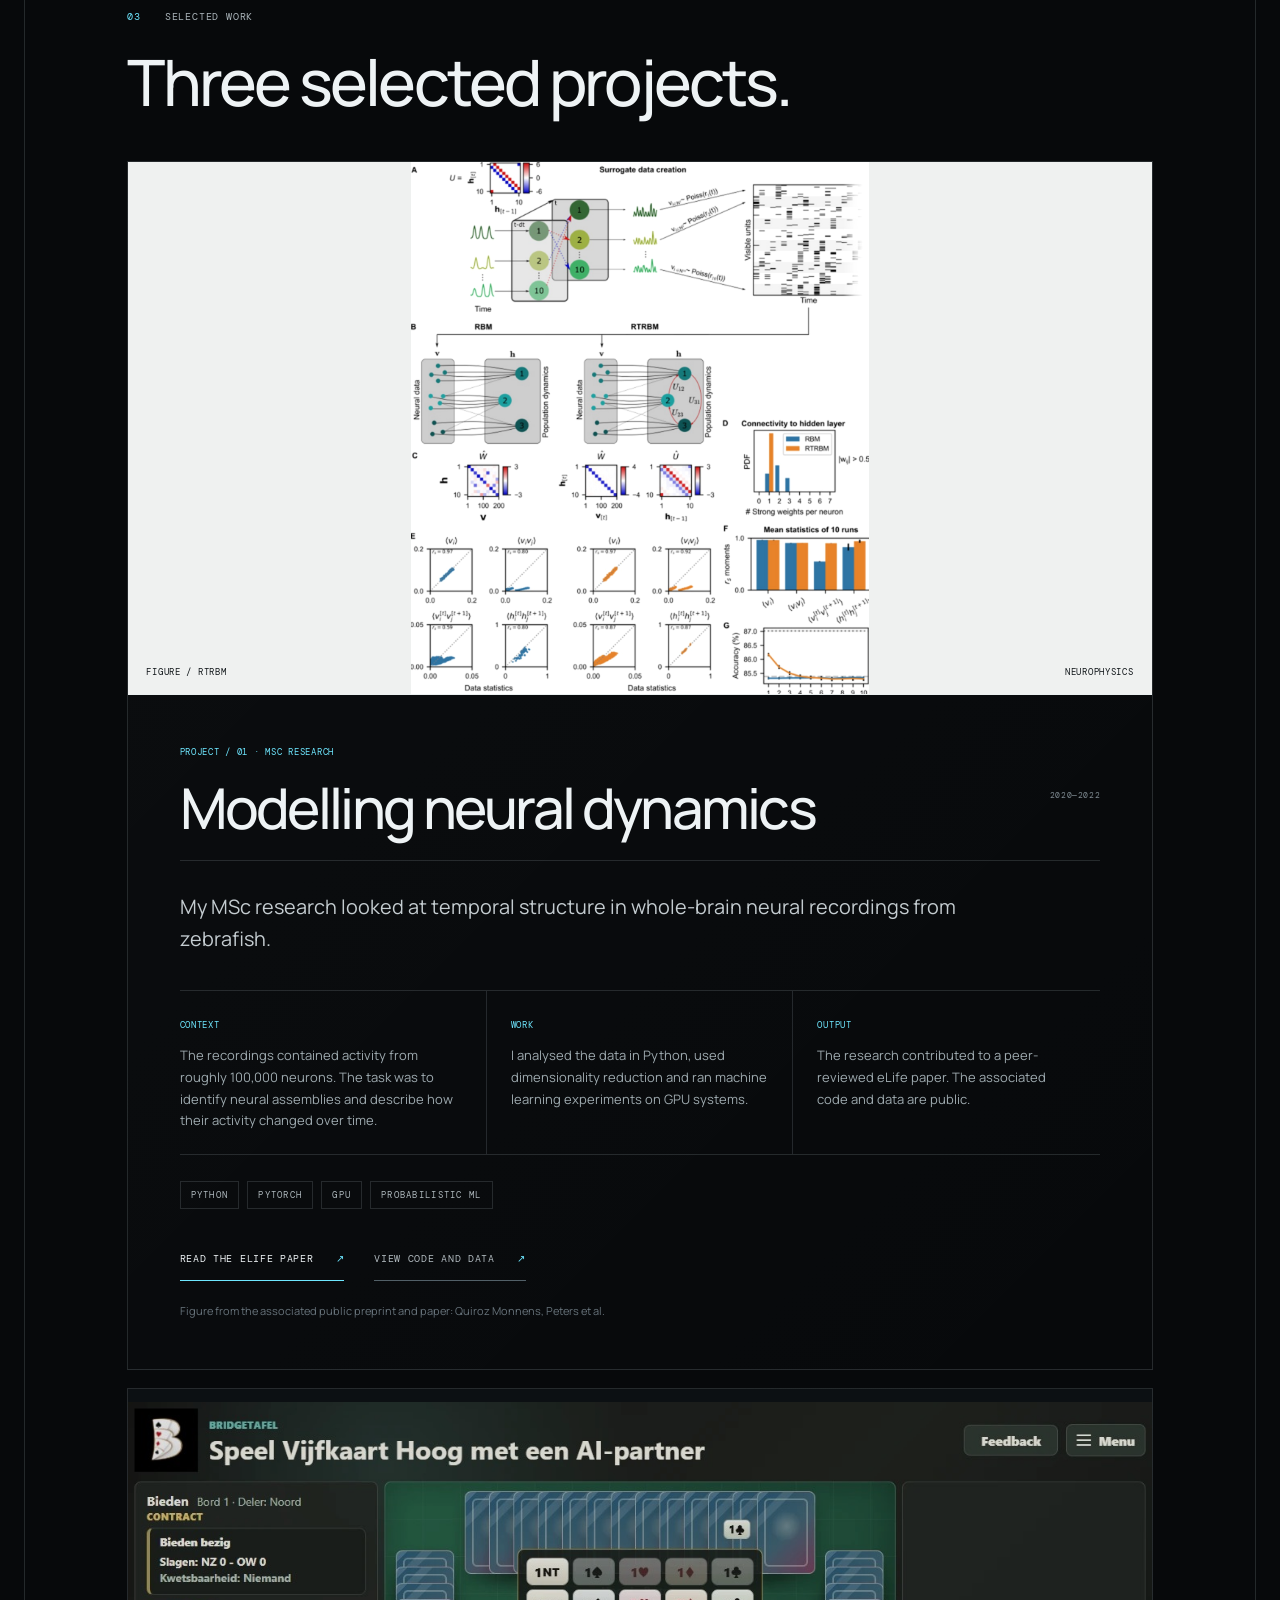
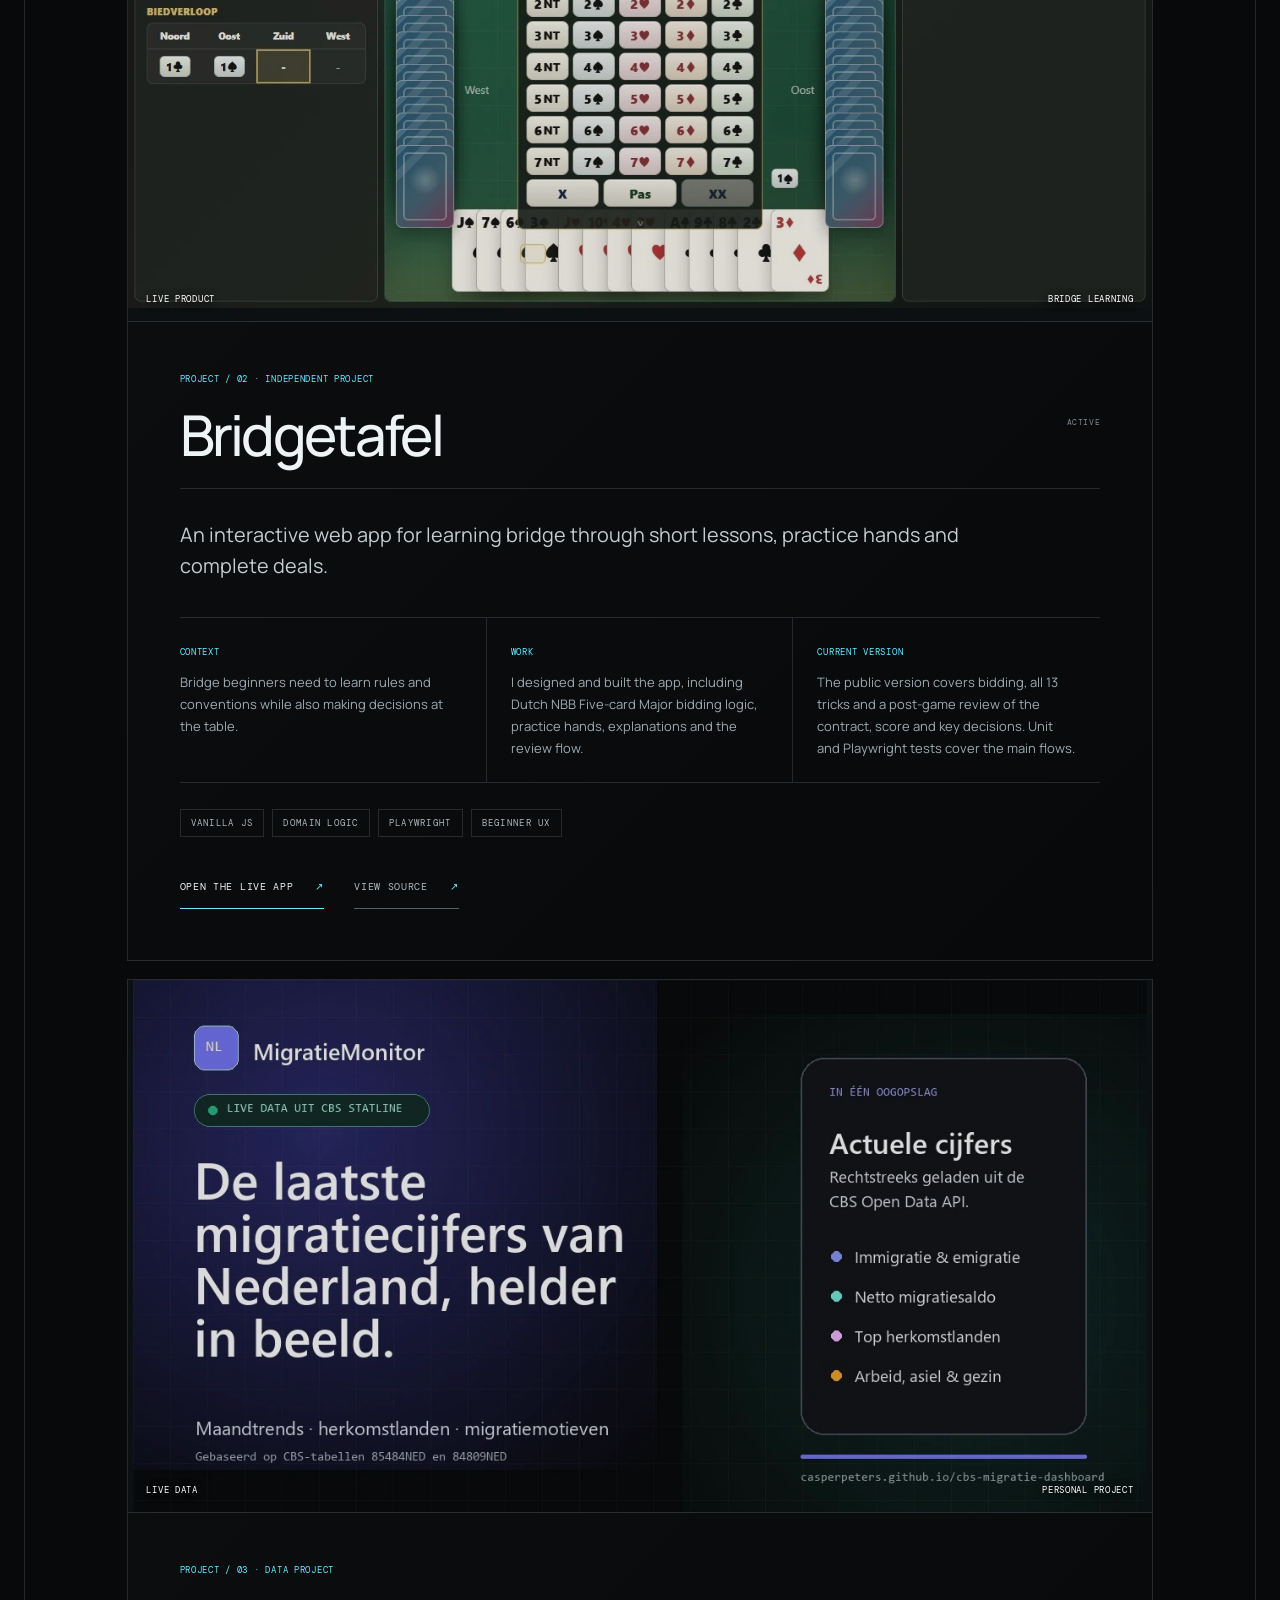
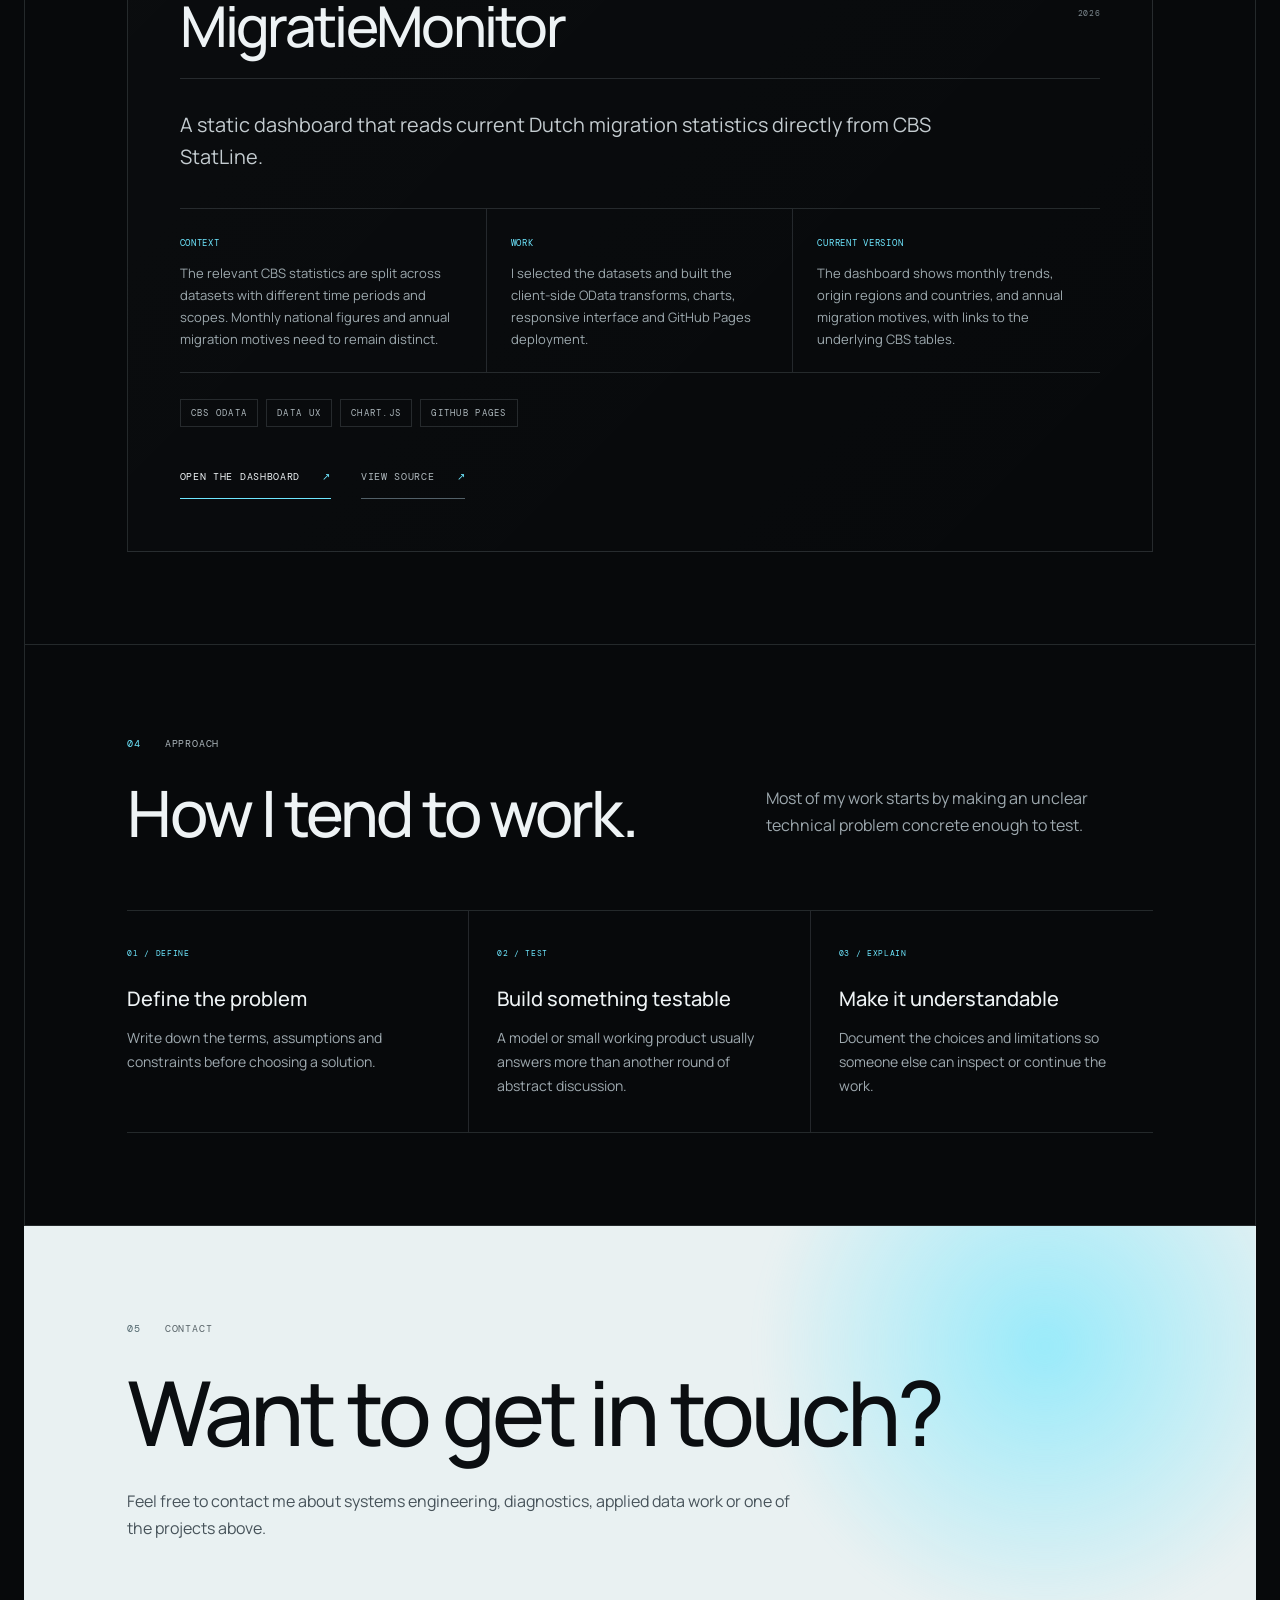
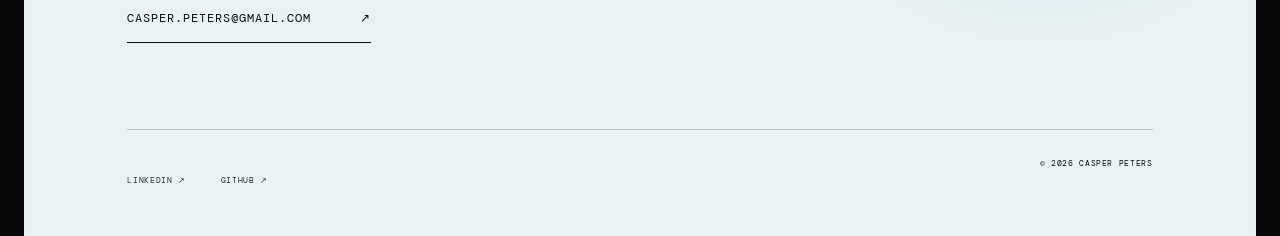
==== commit 4cf386f2: "Switch portfolio to restrained English copy" ====
--- a/index.html
+++ b/index.html
@@ -1,40 +1,40 @@
 <!doctype html>
-<html lang="nl">
+<html lang="en">
 <head>
   <meta charset="UTF-8" />
   <meta name="viewport" content="width=device-width, initial-scale=1.0" />
-  <meta name="description" content="Portfolio van Casper Peters — applied physicist en systems builder uit Eindhoven. Neurophysics, Bridgetafel en MigratieMonitor." />
+  <meta name="description" content="Portfolio of Casper Peters, an applied physicist and systems engineer based in Eindhoven." />
   <meta name="theme-color" content="#07090b" />
   <meta property="og:type" content="website" />
-  <meta property="og:locale" content="nl_NL" />
+  <meta property="og:locale" content="en_GB" />
   <meta property="og:url" content="https://casperpeters.github.io/cp-neural-portfolio/" />
-  <meta property="og:title" content="Casper Peters — complexe systemen, helder gemaakt" />
-  <meta property="og:description" content="Van whole-brain neurale data tot leerproducten en live CBS-dashboards: drie systemen, met bewijs." />
+  <meta property="og:title" content="Casper Peters — applied physics, systems and software" />
+  <meta property="og:description" content="Selected work in neurophysics, learning software and public data." />
   <meta property="og:image" content="https://casperpeters.github.io/cp-neural-portfolio/assets/og-cover.jpg" />
   <meta property="og:image:width" content="1200" />
   <meta property="og:image:height" content="630" />
-  <meta property="og:image:alt" content="Portfolio van Casper Peters — complexe systemen, helder gemaakt" />
+  <meta property="og:image:alt" content="Portfolio of Casper Peters" />
   <meta name="twitter:card" content="summary_large_image" />
   <meta name="twitter:image" content="https://casperpeters.github.io/cp-neural-portfolio/assets/og-cover.jpg" />
   <link rel="canonical" href="https://casperpeters.github.io/cp-neural-portfolio/" />
-  <title>Casper Peters — complexe systemen, helder gemaakt</title>
+  <title>Casper Peters — applied physics, systems and software</title>
   <link rel="preconnect" href="https://fonts.googleapis.com">
   <link rel="preconnect" href="https://fonts.gstatic.com" crossorigin>
   <link href="https://fonts.googleapis.com/css2?family=DM+Mono:wght@300;400;500&family=Manrope:wght@400;500;600;700&display=swap" rel="stylesheet">
   <link rel="stylesheet" href="styles.css" />
 </head>
 <body>
-  <a class="skip-link" href="#work">Ga naar geselecteerd werk</a>
+  <a class="skip-link" href="#work">Skip to selected projects</a>
   <div class="grain" aria-hidden="true"></div>
 
   <header class="topbar shell">
-    <a class="mark" href="#top" aria-label="Naar boven"><span>CP</span><i></i></a>
-    <nav aria-label="Hoofdnavigatie">
-      <a href="#work">Projecten</a>
-      <a href="#principles">Werkwijze</a>
+    <a class="mark" href="#top" aria-label="Back to top"><span>CP</span><i></i></a>
+    <nav aria-label="Main navigation">
+      <a href="#work">Projects</a>
+      <a href="#approach">Approach</a>
       <a href="#contact">Contact</a>
     </nav>
-    <div class="status"><span></span> Eindhoven, NL</div>
+    <div class="status"><span></span> Eindhoven, Netherlands</div>
   </header>
 
   <main id="top">
@@ -44,21 +44,21 @@
 
       <div class="signal-legend mono">
         <span>NEURAL / SILICON INTERFACE</span>
-        <span id="clock">00:00:00 AMS</span>
+        <span id="clock">00:00:00 CET</span>
       </div>
 
       <div class="hero-copy">
         <p class="eyebrow mono"><span>01</span> APPLIED PHYSICS · SYSTEMS · SOFTWARE</p>
-        <h1>Complexe systemen.<br><em>Helder</em> gemaakt.</h1>
-        <p class="intro">Ik ben Casper Peters: applied physicist, ASML Competence Engineer en maker uit Eindhoven. Ik vertaal complexe data en techniek naar systemen die mensen kunnen begrijpen, testen en gebruiken.</p>
+        <h1>I build tools for<br><em>complex systems.</em></h1>
+        <p class="intro">I'm Casper Peters, an applied physicist and Competence Engineer at ASML in Eindhoven. I work on system diagnostics and build software projects around data, learning and technical decision-making.</p>
         <div class="hero-actions">
-          <a class="button primary" href="#work">Bekijk het bewijs <span>↘</span></a>
+          <a class="button primary" href="#work">Selected projects <span>↘</span></a>
           <a class="button ghost" href="https://www.linkedin.com/in/casper-peters-a29796209" target="_blank" rel="noreferrer">LinkedIn <span>↗</span></a>
         </div>
       </div>
 
-      <aside class="telemetry mono" aria-label="Profiel in het kort">
-        <div><span>ROLE</span><b>SYSTEMS</b></div>
+      <aside class="telemetry mono" aria-label="Profile summary">
+        <div><span>FIELD</span><b>SYSTEMS</b></div>
         <div><span>NODES</span><b id="node-count">042</b></div>
         <div><span>BASE</span><b>EINDHOVEN</b></div>
       </aside>
@@ -68,26 +68,19 @@
       </button>
     </section>
 
-    <section class="proof-strip shell" aria-label="Kernbewijs">
-      <div><strong>8,4</strong><span class="mono">MSc Neurophysics</span></div>
-      <div><strong>~100k</strong><span class="mono">neuronen geanalyseerd</span></div>
-      <div><strong>eLife</strong><span class="mono">peer-reviewed co-auteur</span></div>
-      <div><strong>3</strong><span class="mono">publieke systemen</span></div>
-    </section>
-
     <section class="statement shell" id="about">
-      <p class="section-tag mono"><span>02</span> VAN ONDUIDELIJK NAAR BRUIKBAAR</p>
+      <p class="section-tag mono"><span>02</span> ABOUT</p>
       <div class="statement-grid">
-        <h2>Van whole-brain data tot bridgebeslissingen en live CBS-cijfers.</h2>
+        <h2>A background in physics, diagnostics and software.</h2>
         <div class="body-copy">
-          <p>Mijn werk begint meestal waar het overzicht verdwijnt: veel variabelen, onvolledige informatie en meerdere mogelijke verklaringen.</p>
-          <p>Ik maak het probleem expliciet, bouw een testbaar model of product en zorg dat de uitkomst ook voor anderen te volgen is.</p>
-        </div>
-      </div>
-      <div class="capabilities mono" aria-label="Expertise">
+          <p>I work on technical problems with many interacting parts, incomplete information and more than one plausible explanation.</p>
+          <p>Outside my day job, I build small public projects to explore subjects I find useful or interesting.</p>
+        </div>
+      </div>
+      <div class="capabilities mono" aria-label="Areas of work">
         <span>SYSTEM DIAGNOSTICS</span>
         <span>DATA & MODELLING</span>
-        <span>PRODUCT PROTOTYPING</span>
+        <span>SOFTWARE PROJECTS</span>
         <span>TECHNICAL COORDINATION</span>
       </div>
     </section>
@@ -96,106 +89,105 @@
       <div class="section-head">
         <div>
           <p class="section-tag mono"><span>03</span> SELECTED WORK</p>
-          <h2>Drie projecten.<br><span>Drie soorten bewijs.</span></h2>
-        </div>
-        <p class="mono microcopy">REAL OUTPUT · PUBLIC LINKS · NO DEMO DATA</p>
+          <h2>Three selected projects.</h2>
+        </div>
       </div>
 
       <article class="case case-featured" id="neurophysics">
         <div class="case-visual paper-visual">
-          <img src="assets/projects/neurophysics-rtrbm.jpg" alt="Wetenschappelijke figuur met het RTRBM-model, netwerkdiagrammen, gewichtsmatrices en modelvergelijkingen" width="1246" height="1446">
+          <img src="assets/projects/neurophysics-rtrbm.jpg" alt="Scientific figure showing the RTRBM model, network diagrams, weight matrices and model comparisons" width="1246" height="1446">
           <div class="visual-label mono"><span>FIGURE / RTRBM</span><span>NEUROPHYSICS</span></div>
         </div>
         <div class="case-content">
           <div class="case-index mono">PROJECT / 01 · MSc RESEARCH</div>
           <div class="case-title-row">
-            <h3>Neurale dynamiek modelleren</h3>
+            <h3>Modelling neural dynamics</h3>
             <span class="case-year mono">2020—2022</span>
           </div>
-          <p class="case-lede">Hoe vind je terugkerende temporele patronen in whole-brain activiteit van ongeveer 100.000 neuronen?</p>
+          <p class="case-lede">My MSc research looked at temporal structure in whole-brain neural recordings from zebrafish.</p>
           <div class="evidence-grid">
-            <div><span class="mono">VRAAGSTUK</span><p>Hoogdimensionale hersendata reduceren tot interpreteerbare neurale assemblies én hun dynamiek in de tijd.</p></div>
-            <div><span class="mono">MIJN BIJDRAGE</span><p>Python-analyse, dimensionality reduction en machine-learningexperimenten op GPU-systemen, in samenwerking met meerdere onderzoekers.</p></div>
-            <div><span class="mono">BEWIJS</span><p>Het MSc-onderzoek groeide door tot een peer-reviewed eLife-publicatie waarop ik co-auteur ben; code en reproduceerbare artefacten zijn publiek.</p></div>
+            <div><span class="mono">CONTEXT</span><p>The recordings contained activity from roughly 100,000 neurons. The task was to identify neural assemblies and describe how their activity changed over time.</p></div>
+            <div><span class="mono">WORK</span><p>I analysed the data in Python, used dimensionality reduction and ran machine learning experiments on GPU systems.</p></div>
+            <div><span class="mono">OUTPUT</span><p>The research contributed to a peer-reviewed eLife paper. The associated code and data are public.</p></div>
           </div>
           <div class="case-tags mono"><span>PYTHON</span><span>PYTORCH</span><span>GPU</span><span>PROBABILISTIC ML</span></div>
           <div class="case-actions">
-            <a class="text-link" href="https://elifesciences.org/articles/98489" target="_blank" rel="noreferrer">Lees de eLife-publicatie <span>↗</span></a>
-            <a class="text-link muted-link" href="https://github.com/benglitz/Zebrafish_RTRBM" target="_blank" rel="noreferrer">Bekijk code & data <span>↗</span></a>
-          </div>
-          <p class="source-caption">Figuur uit de bijbehorende openbare preprint/publicatie: Quiroz Monnens, Peters et al.</p>
+            <a class="text-link" href="https://elifesciences.org/articles/98489" target="_blank" rel="noreferrer">Read the eLife paper <span>↗</span></a>
+            <a class="text-link muted-link" href="https://github.com/benglitz/Zebrafish_RTRBM" target="_blank" rel="noreferrer">View code and data <span>↗</span></a>
+          </div>
+          <p class="source-caption">Figure from the associated public preprint and paper: Quiroz Monnens, Peters et al.</p>
         </div>
       </article>
 
       <article class="case" id="bridgetafel">
         <div class="case-visual">
-          <img src="assets/projects/bridgetafel.jpg" alt="Werkende Bridgetafel-interface met groene speeltafel, speelkaarten, biedbox en biedverloop" width="1262" height="624">
-          <div class="visual-label mono"><span>LIVE PRODUCT</span><span>LEARNING SYSTEM</span></div>
+          <img src="assets/projects/bridgetafel.jpg" alt="Bridgetafel interface with a green card table, playing cards, bidding controls and bidding history" width="1262" height="624">
+          <div class="visual-label mono"><span>LIVE PRODUCT</span><span>BRIDGE LEARNING</span></div>
         </div>
         <div class="case-content">
-          <div class="case-index mono">PROJECT / 02 · INDEPENDENT PRODUCT</div>
+          <div class="case-index mono">PROJECT / 02 · INDEPENDENT PROJECT</div>
           <div class="case-title-row">
             <h3>Bridgetafel</h3>
             <span class="case-year mono">ACTIVE</span>
           </div>
-          <p class="case-lede">Bridge leer je niet door alleen regels te lezen. Je moet beslissen, spelen, terugkijken en begrijpen waarom.</p>
+          <p class="case-lede">An interactive web app for learning bridge through short lessons, practice hands and complete deals.</p>
           <div class="evidence-grid">
-            <div><span class="mono">VRAAGSTUK</span><p>Een complexe kaartdiscipline toegankelijk maken zonder de beginner te overspoelen met uitleg en conventies.</p></div>
-            <div><span class="mono">MIJN BIJDRAGE</span><p>Zelfstandig productontwerp en ontwikkeling: NBB Vijfkaart Hoog-logica, oefenhanden, bied- en speelverklaringen, lessen en feedbackflow.</p></div>
-            <div><span class="mono">BEWIJS</span><p>Een werkende responsive app waarin je biedt, alle 13 slagen speelt en daarna contract, score en beslissingen reviewt — bewaakt met unit- en Playwright-tests.</p></div>
+            <div><span class="mono">CONTEXT</span><p>Bridge beginners need to learn rules and conventions while also making decisions at the table.</p></div>
+            <div><span class="mono">WORK</span><p>I designed and built the app, including Dutch NBB Five-card Major bidding logic, practice hands, explanations and the review flow.</p></div>
+            <div><span class="mono">CURRENT VERSION</span><p>The public version covers bidding, all 13 tricks and a post-game review of the contract, score and key decisions. Unit and Playwright tests cover the main flows.</p></div>
           </div>
           <div class="case-tags mono"><span>VANILLA JS</span><span>DOMAIN LOGIC</span><span>PLAYWRIGHT</span><span>BEGINNER UX</span></div>
           <div class="case-actions">
-            <a class="text-link" href="https://casperpeters.github.io/bridge/" target="_blank" rel="noreferrer">Speel de live app <span>↗</span></a>
-            <a class="text-link muted-link" href="https://github.com/casperpeters/bridge" target="_blank" rel="noreferrer">Bekijk de broncode <span>↗</span></a>
+            <a class="text-link" href="https://casperpeters.github.io/bridge/" target="_blank" rel="noreferrer">Open the live app <span>↗</span></a>
+            <a class="text-link muted-link" href="https://github.com/casperpeters/bridge" target="_blank" rel="noreferrer">View source <span>↗</span></a>
           </div>
         </div>
       </article>
 
       <article class="case" id="migratiemonitor">
         <div class="case-visual">
-          <img src="assets/projects/migratiemonitor.jpg" alt="MigratieMonitor-dashboard met live CBS-status, kerncijfers en navigatie naar trends en herkomstdata" width="1200" height="630">
-          <div class="visual-label mono"><span>LIVE DATA</span><span>PUBLIC INTEREST</span></div>
+          <img src="assets/projects/migratiemonitor.jpg" alt="MigratieMonitor dashboard with current CBS status, headline figures and links to trends and origin data" width="1200" height="630">
+          <div class="visual-label mono"><span>LIVE DATA</span><span>PERSONAL PROJECT</span></div>
         </div>
         <div class="case-content">
-          <div class="case-index mono">PROJECT / 03 · DATA PRODUCT</div>
+          <div class="case-index mono">PROJECT / 03 · DATA PROJECT</div>
           <div class="case-title-row">
             <h3>MigratieMonitor</h3>
             <span class="case-year mono">2026</span>
           </div>
-          <p class="case-lede">Publieke migratiedata is beschikbaar, maar tabellen en definities maken het lastig om snel te zien wat er werkelijk verandert.</p>
+          <p class="case-lede">A static dashboard that reads current Dutch migration statistics directly from CBS StatLine.</p>
           <div class="evidence-grid">
-            <div><span class="mono">VRAAGSTUK</span><p>Maandcijfers, herkomstlanden en migratiemotieven begrijpelijk combineren zonder verschillende CBS-definities door elkaar te halen.</p></div>
-            <div><span class="mono">MIJN BIJDRAGE</span><p>Zelfstandig end-to-end gebouwd: dataselectie, client-side OData-transformaties, visualisatie, responsive UI, checks en GitHub Pages-deployment.</p></div>
-            <div><span class="mono">BEWIJS</span><p>Een publiek live dashboard op CBS StatLine-tabellen 85484NED en 84809NED, met trends, kerncijfers, herkomst en migratiemotief.</p></div>
+            <div><span class="mono">CONTEXT</span><p>The relevant CBS statistics are split across datasets with different time periods and scopes. Monthly national figures and annual migration motives need to remain distinct.</p></div>
+            <div><span class="mono">WORK</span><p>I selected the datasets and built the client-side OData transforms, charts, responsive interface and GitHub Pages deployment.</p></div>
+            <div><span class="mono">CURRENT VERSION</span><p>The dashboard shows monthly trends, origin regions and countries, and annual migration motives, with links to the underlying CBS tables.</p></div>
           </div>
           <div class="case-tags mono"><span>CBS ODATA</span><span>DATA UX</span><span>CHART.JS</span><span>GITHUB PAGES</span></div>
           <div class="case-actions">
-            <a class="text-link" href="https://casperpeters.github.io/cbs-migratie-dashboard/" target="_blank" rel="noreferrer">Open het live dashboard <span>↗</span></a>
-            <a class="text-link muted-link" href="https://github.com/casperpeters/cbs-migratie-dashboard" target="_blank" rel="noreferrer">Bekijk de broncode <span>↗</span></a>
+            <a class="text-link" href="https://casperpeters.github.io/cbs-migratie-dashboard/" target="_blank" rel="noreferrer">Open the dashboard <span>↗</span></a>
+            <a class="text-link muted-link" href="https://github.com/casperpeters/cbs-migratie-dashboard" target="_blank" rel="noreferrer">View source <span>↗</span></a>
           </div>
         </div>
       </article>
     </section>
 
-    <section class="principles-section shell" id="principles">
-      <p class="section-tag mono"><span>04</span> OPERATING PRINCIPLES</p>
+    <section class="principles-section shell" id="approach">
+      <p class="section-tag mono"><span>04</span> APPROACH</p>
       <div class="principles-head">
-        <h2>Technische diepgang.<br>Menselijke richting.</h2>
-        <p>De projecten verschillen sterk in domein. De manier van werken blijft hetzelfde.</p>
+        <h2>How I tend to work.</h2>
+        <p>Most of my work starts by making an unclear technical problem concrete enough to test.</p>
       </div>
       <div class="principles-grid">
-        <div><span class="mono">01 / FRAME</span><h3>Maak het probleem scherp</h3><p>Definities, aannames en succescriteria eerst. Anders optimaliseer je vooral verwarring.</p></div>
-        <div><span class="mono">02 / BUILD</span><h3>Bouw iets testbaars</h3><p>Een model, prototype of dataproduct maakt abstracte discussies concreet en falsifieerbaar.</p></div>
-        <div><span class="mono">03 / TRANSFER</span><h3>Laat anderen verder kunnen</h3><p>Goede techniek is uitlegbaar, reproduceerbaar en bruikbaar zonder de maker ernaast.</p></div>
+        <div><span class="mono">01 / DEFINE</span><h3>Define the problem</h3><p>Write down the terms, assumptions and constraints before choosing a solution.</p></div>
+        <div><span class="mono">02 / TEST</span><h3>Build something testable</h3><p>A model or small working product usually answers more than another round of abstract discussion.</p></div>
+        <div><span class="mono">03 / EXPLAIN</span><h3>Make it understandable</h3><p>Document the choices and limitations so someone else can inspect or continue the work.</p></div>
       </div>
     </section>
 
     <section class="contact shell" id="contact">
       <div class="contact-glow" aria-hidden="true"></div>
-      <p class="section-tag mono"><span>05</span> OPEN CHANNEL</p>
-      <h2>Een complex systeem<br>dat helderder moet?</h2>
-      <p class="contact-intro">Ik praat graag over systems engineering, diagnostics, technische projecten en producten die moeilijke materie bruikbaar maken.</p>
+      <p class="section-tag mono"><span>05</span> CONTACT</p>
+      <h2>Want to get in touch?</h2>
+      <p class="contact-intro">Feel free to contact me about systems engineering, diagnostics, applied data work or one of the projects above.</p>
       <a href="mailto:casper.peters@gmail.com" class="contact-link">casper.peters@gmail.com <span>↗</span></a>
       <div class="contact-footer mono">
         <a href="https://www.linkedin.com/in/casper-peters-a29796209" target="_blank" rel="noreferrer">LINKEDIN ↗</a>
@@ -205,6 +197,6 @@
     </section>
   </main>
 
-  <script src="app.js?v=9"></script>
+  <script src="app.js?v=10"></script>
 </body>
 </html>
--- a/styles.css
+++ b/styles.css
@@ -182,13 +182,6 @@
 .motion-toggle { position: absolute; z-index: 4; right: 30px; bottom: 27px; border: 0; background: transparent; color: #8f9aa1; font: 9px var(--mono); letter-spacing: .08em; cursor: pointer; }
 .toggle-icon { color: var(--cyan); margin-right: 8px; }
 
-/* Proof */
-.proof-strip { display: grid; grid-template-columns: repeat(4, 1fr); border-bottom: 1px solid var(--line); }
-.proof-strip div { min-height: 138px; padding: 28px 32px; display: flex; flex-direction: column; justify-content: space-between; border-right: 1px solid var(--line); }
-.proof-strip div:last-child { border-right: 0; }
-.proof-strip strong { font-size: clamp(28px, 3vw, 45px); font-weight: 500; letter-spacing: -.045em; color: var(--ink); }
-.proof-strip span { color: #adb7bc; font-size: 9px; line-height: 1.5; }
-
 /* Intro statement */
 .statement, .work, .principles-section { padding: 92px clamp(30px, 8vw, 112px); border-bottom: 1px solid var(--line); }
 .statement-grid { display: grid; grid-template-columns: 1.18fr .82fr; gap: 9vw; align-items: start; }
@@ -208,10 +201,10 @@
 .case { border: 1px solid var(--line); background: linear-gradient(135deg, rgba(255, 255, 255, .018), transparent); margin-top: 18px; overflow: hidden; transition: border-color .3s ease, background .3s ease; }
 .case:hover { border-color: rgba(110, 231, 255, .4); background: rgba(110, 231, 255, .018); }
 .case-visual { position: relative; aspect-ratio: 1.92 / 1; overflow: hidden; border-bottom: 1px solid var(--line); background: #0c1013; }
-.case-visual img { width: 100%; height: 100%; object-fit: cover; transition: transform .65s cubic-bezier(.2, .8, .2, 1), filter .4s ease; filter: saturate(.88) brightness(.88); }
-.case:hover .case-visual img { transform: scale(1.015); filter: saturate(1) brightness(.96); }
+.case-visual img { width: 100%; height: 100%; object-fit: contain; object-position: center; transition: filter .4s ease; filter: saturate(.88) brightness(.88); }
+.case:hover .case-visual img { filter: saturate(1) brightness(.96); }
 .paper-visual { background: #eff1f0; }
-.paper-visual img { object-fit: cover; object-position: center; filter: saturate(.78) contrast(1.02); }
+.paper-visual img { object-fit: contain; object-position: center; filter: saturate(.78) contrast(1.02); }
 .visual-label { position: absolute; left: 18px; right: 18px; bottom: 16px; display: flex; justify-content: space-between; color: #fff; font-size: 9px; text-shadow: 0 1px 9px rgba(0, 0, 0, .95); }
 .paper-visual .visual-label { color: #11171a; text-shadow: 0 1px 8px rgba(255, 255, 255, .9); }
 .case-content { padding: clamp(28px, 4vw, 54px); }
@@ -261,10 +254,10 @@
 .contact-glow { position: absolute; width: 620px; height: 620px; border-radius: 50%; right: -100px; top: -190px; background: radial-gradient(circle, rgba(110, 231, 255, .65), transparent 65%); filter: blur(10px); }
 
 @media (min-width: 940px) {
-  .case { display: grid; grid-template-columns: minmax(0, .94fr) minmax(0, 1.06fr); }
-  .case-featured { grid-template-columns: minmax(0, 1.04fr) minmax(0, .96fr); }
-  .case-visual { aspect-ratio: auto; min-height: 100%; border-right: 1px solid var(--line); border-bottom: 0; }
-  .paper-visual img { position: sticky; top: 0; }
+  .evidence-grid { grid-template-columns: repeat(3, minmax(0, 1fr)); }
+  .evidence-grid > div { padding: 20px 24px 22px 0; border-right: 1px solid var(--line); border-bottom: 0; }
+  .evidence-grid > div + div { padding-left: 24px; }
+  .evidence-grid > div:last-child { border-right: 0; }
 }
 
 @media (max-width: 939px) {
@@ -277,9 +270,7 @@
   .intro { font-size: 15px; max-width: 650px; }
   .telemetry { display: none; }
   .signal-legend { left: 20px; right: 20px; }
-  .proof-strip { grid-template-columns: 1fr 1fr; }
-  .proof-strip div:nth-child(2) { border-right: 0; }
-  .proof-strip div:nth-child(-n+2) { border-bottom: 1px solid var(--line); }
+
   .statement, .work, .principles-section { padding: 70px 22px; }
   .statement-grid, .principles-head { grid-template-columns: 1fr; gap: 40px; }
   .capabilities { grid-template-columns: 1fr 1fr; margin-top: 55px; }
@@ -307,7 +298,7 @@
   .button { padding: 13px 15px; }
   .signal-legend span:first-child { display: none; }
   .signal-legend { justify-content: flex-end; }
-  .proof-strip div { min-height: 116px; padding: 22px 18px; }
+
   .statement h2, .work h2, .principles-section h2 { font-size: 38px; }
   .section-head { align-items: start; margin-bottom: 30px; }
   .microcopy { display: none; }
@@ -320,7 +311,7 @@
   .case-visual img { object-position: center; }
   .case-visual:not(.paper-visual) img { object-fit: contain; }
   .paper-visual { aspect-ratio: 1.2 / 1; }
-  .paper-visual img { object-fit: cover; }
+  .paper-visual img { object-fit: contain; }
   .visual-label { left: 12px; right: 12px; bottom: 10px; font-size: 7px; }
   .text-link { width: 100%; justify-content: space-between; }
   .capabilities { grid-template-columns: 1fr; }
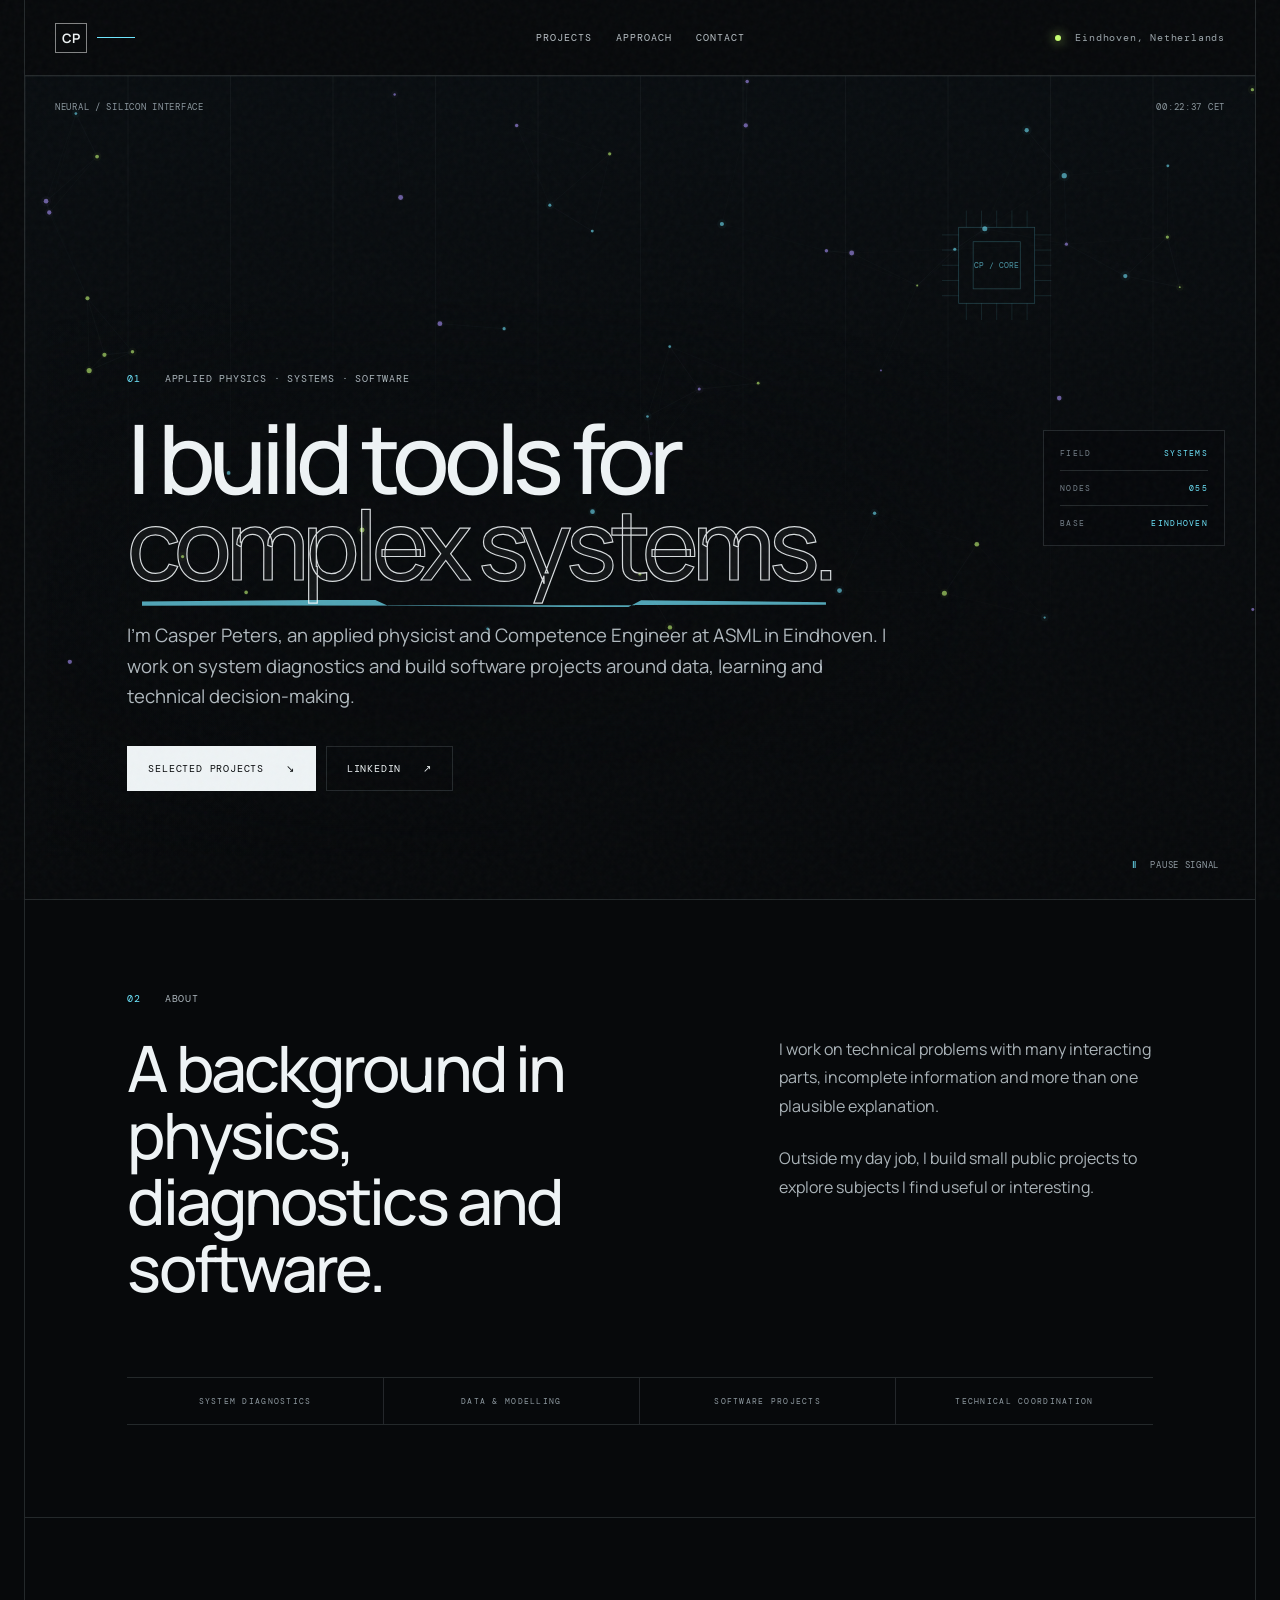
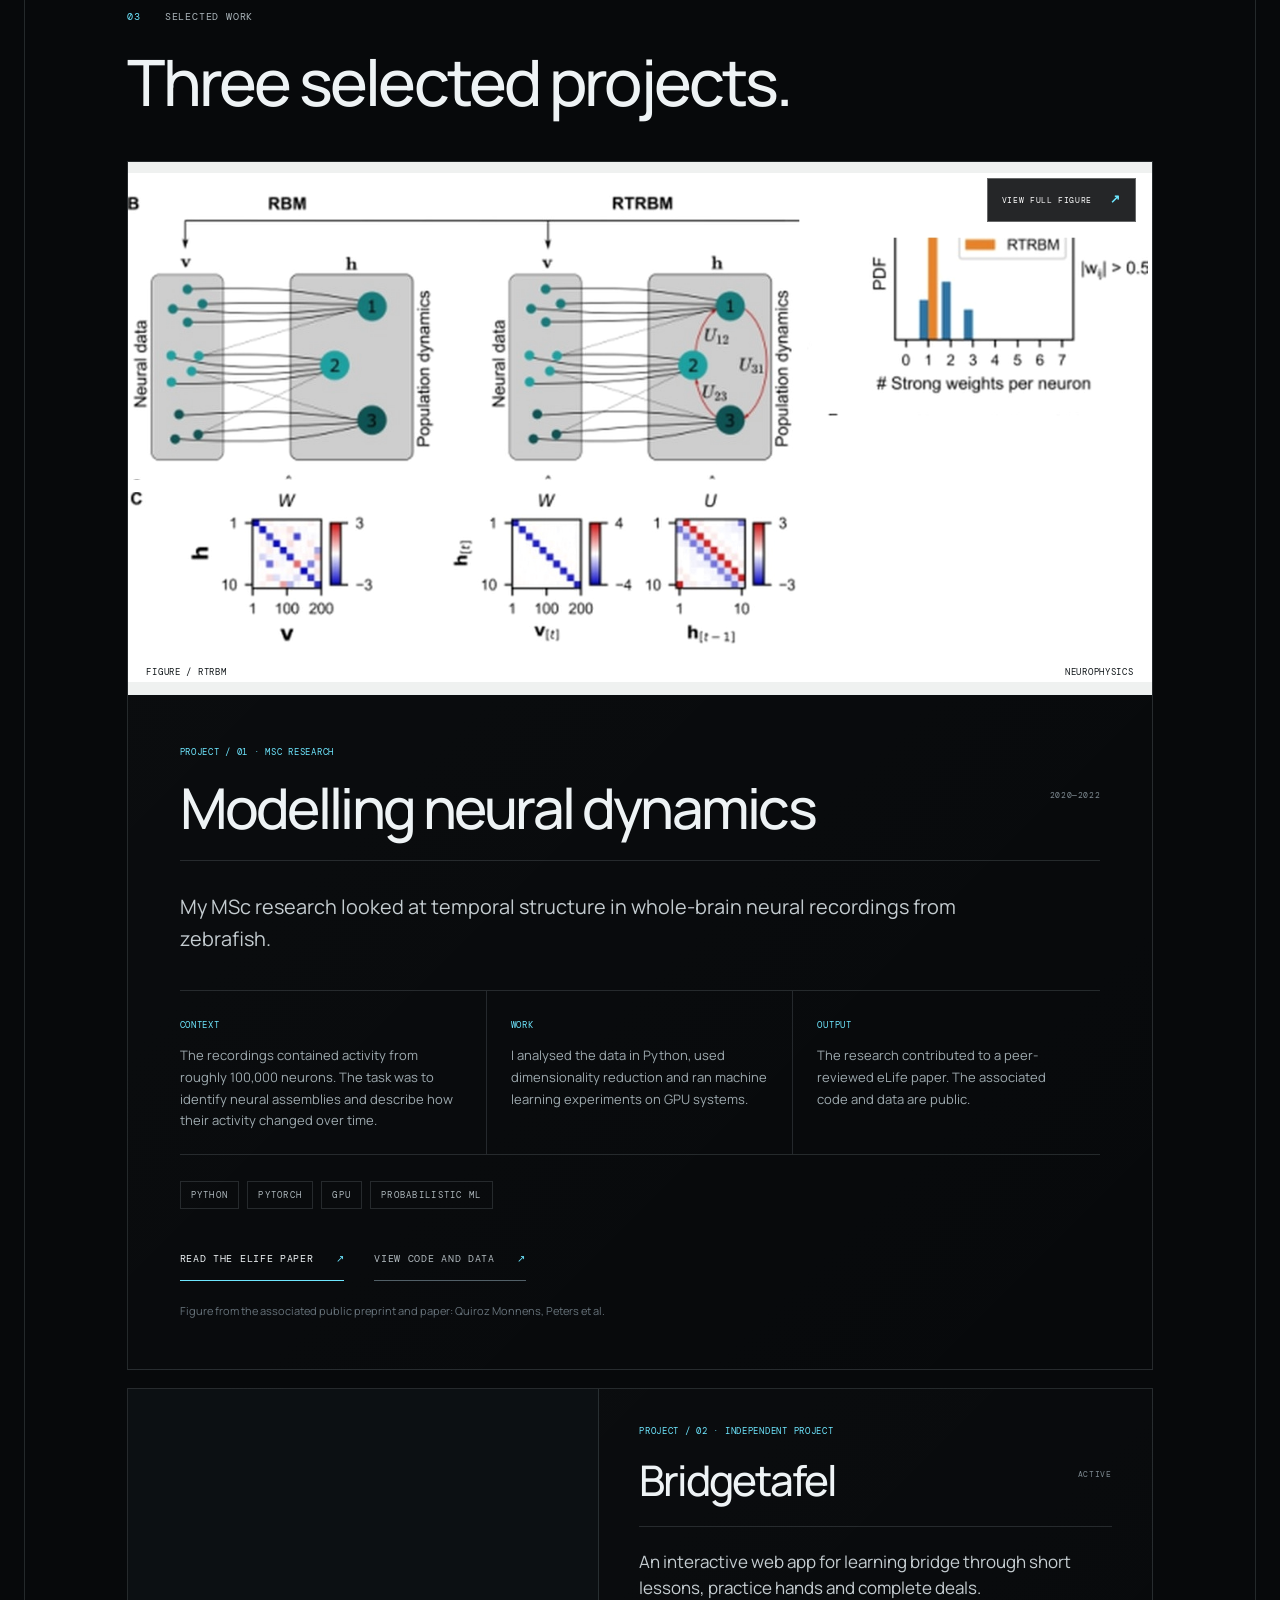
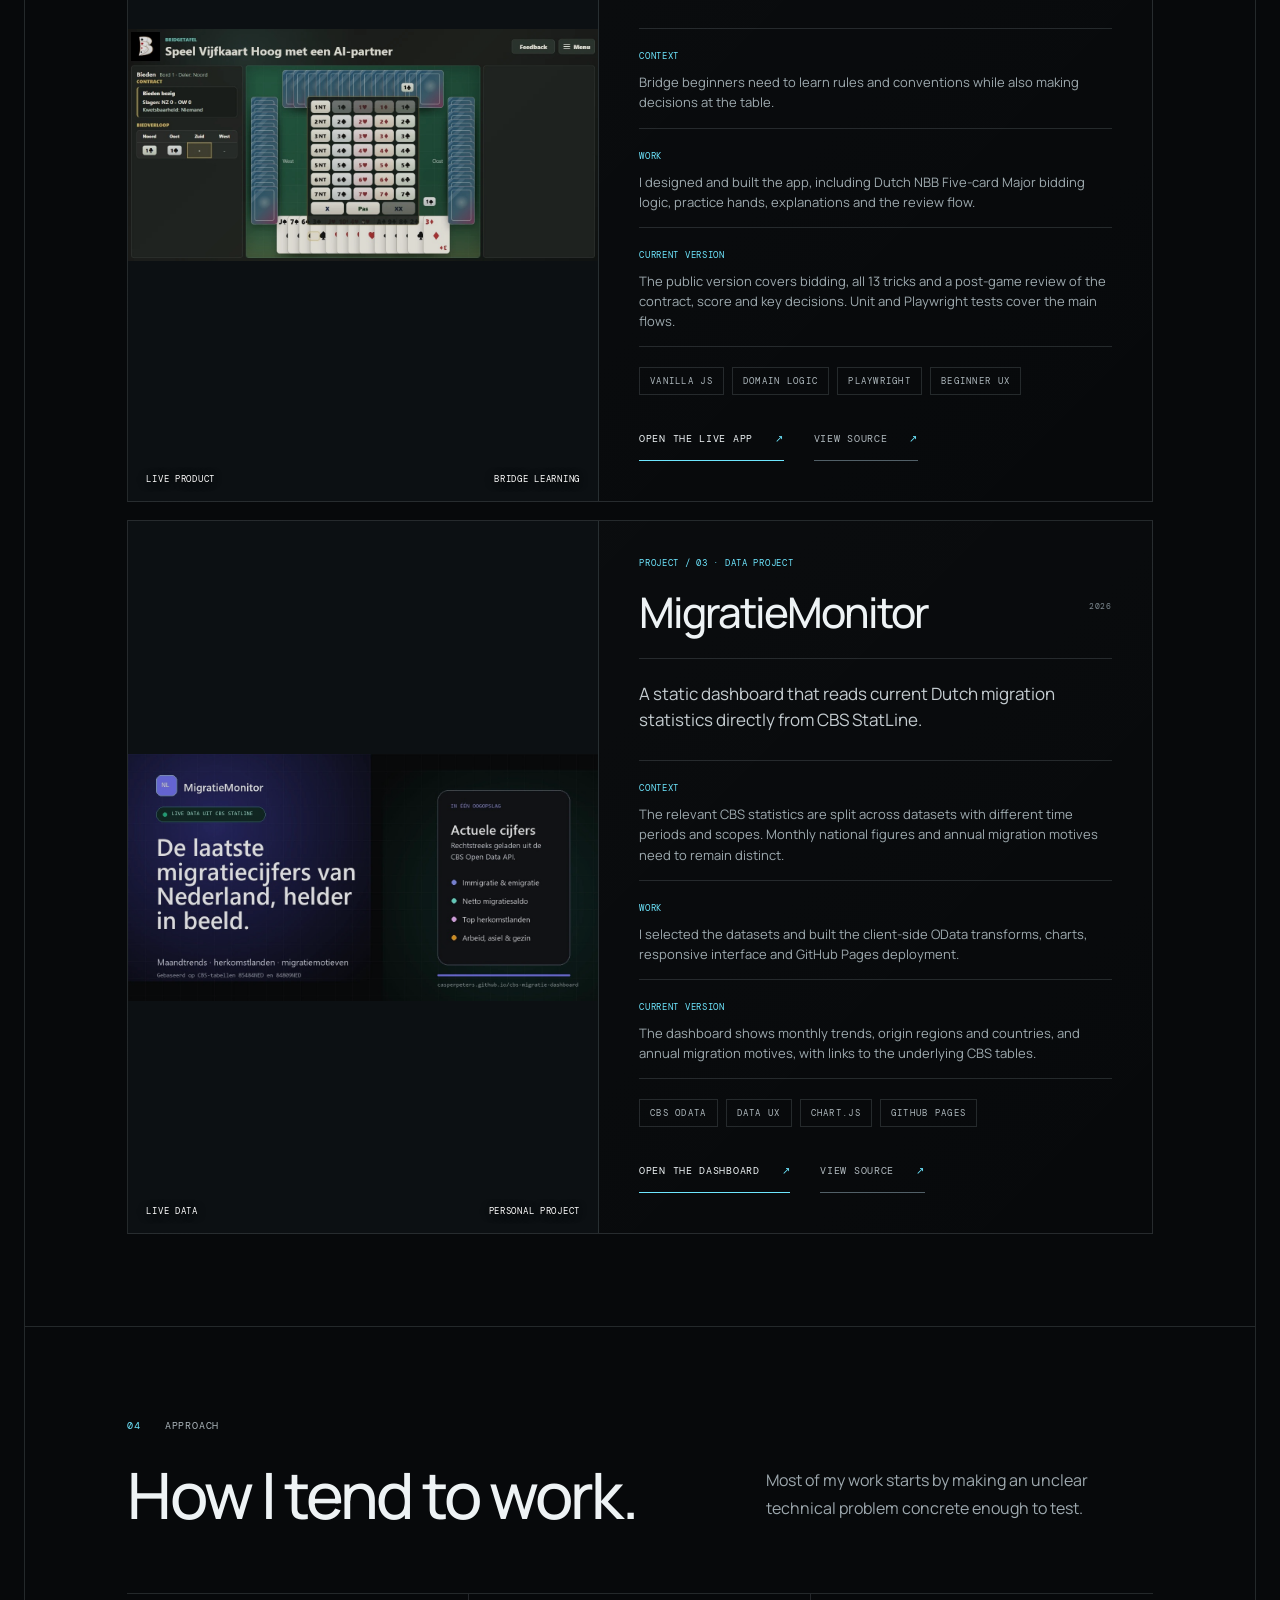
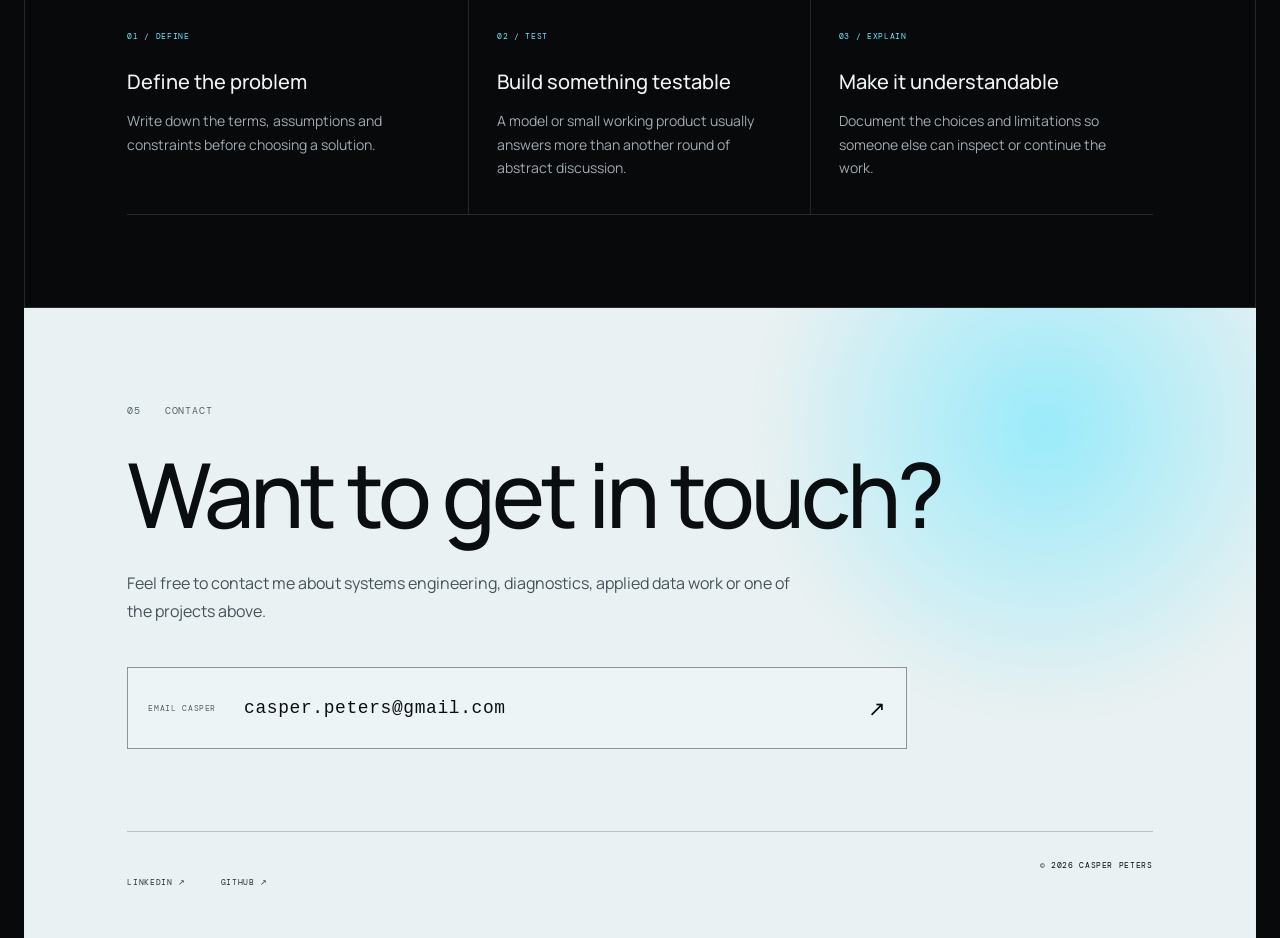
==== commit 5770f73a: "Refine project presentation and contact CTA" ====
--- a/index.html
+++ b/index.html
@@ -95,7 +95,10 @@
 
       <article class="case case-featured" id="neurophysics">
         <div class="case-visual paper-visual">
-          <img src="assets/projects/neurophysics-rtrbm.jpg" alt="Scientific figure showing the RTRBM model, network diagrams, weight matrices and model comparisons" width="1246" height="1446">
+          <button class="media-zoom-trigger" type="button" data-dialog-target="neurophysics-figure-dialog" aria-label="View the complete Neurophysics figure">
+            <img src="assets/projects/neurophysics-rtrbm.jpg" alt="Scientific preview comparing RBM and RTRBM architectures, learned weight matrices and hidden-layer connectivity" width="1266" height="630">
+            <span class="zoom-cue mono">VIEW FULL FIGURE <b>↗</b></span>
+          </button>
           <div class="visual-label mono"><span>FIGURE / RTRBM</span><span>NEUROPHYSICS</span></div>
         </div>
         <div class="case-content">
@@ -119,7 +122,7 @@
         </div>
       </article>
 
-      <article class="case" id="bridgetafel">
+      <article class="case case-compact" id="bridgetafel">
         <div class="case-visual">
           <img src="assets/projects/bridgetafel.jpg" alt="Bridgetafel interface with a green card table, playing cards, bidding controls and bidding history" width="1262" height="624">
           <div class="visual-label mono"><span>LIVE PRODUCT</span><span>BRIDGE LEARNING</span></div>
@@ -131,11 +134,14 @@
             <span class="case-year mono">ACTIVE</span>
           </div>
           <p class="case-lede">An interactive web app for learning bridge through short lessons, practice hands and complete deals.</p>
-          <div class="evidence-grid">
-            <div><span class="mono">CONTEXT</span><p>Bridge beginners need to learn rules and conventions while also making decisions at the table.</p></div>
-            <div><span class="mono">WORK</span><p>I designed and built the app, including Dutch NBB Five-card Major bidding logic, practice hands, explanations and the review flow.</p></div>
-            <div><span class="mono">CURRENT VERSION</span><p>The public version covers bidding, all 13 tricks and a post-game review of the contract, score and key decisions. Unit and Playwright tests cover the main flows.</p></div>
-          </div>
+          <details class="project-details" open>
+            <summary class="mono">PROJECT DETAILS <span aria-hidden="true">+</span></summary>
+            <div class="evidence-grid">
+              <div><span class="mono">CONTEXT</span><p>Bridge beginners need to learn rules and conventions while also making decisions at the table.</p></div>
+              <div><span class="mono">WORK</span><p>I designed and built the app, including Dutch NBB Five-card Major bidding logic, practice hands, explanations and the review flow.</p></div>
+              <div><span class="mono">CURRENT VERSION</span><p>The public version covers bidding, all 13 tricks and a post-game review of the contract, score and key decisions. Unit and Playwright tests cover the main flows.</p></div>
+            </div>
+          </details>
           <div class="case-tags mono"><span>VANILLA JS</span><span>DOMAIN LOGIC</span><span>PLAYWRIGHT</span><span>BEGINNER UX</span></div>
           <div class="case-actions">
             <a class="text-link" href="https://casperpeters.github.io/bridge/" target="_blank" rel="noreferrer">Open the live app <span>↗</span></a>
@@ -144,7 +150,7 @@
         </div>
       </article>
 
-      <article class="case" id="migratiemonitor">
+      <article class="case case-compact" id="migratiemonitor">
         <div class="case-visual">
           <img src="assets/projects/migratiemonitor.jpg" alt="MigratieMonitor dashboard with current CBS status, headline figures and links to trends and origin data" width="1200" height="630">
           <div class="visual-label mono"><span>LIVE DATA</span><span>PERSONAL PROJECT</span></div>
@@ -156,11 +162,14 @@
             <span class="case-year mono">2026</span>
           </div>
           <p class="case-lede">A static dashboard that reads current Dutch migration statistics directly from CBS StatLine.</p>
-          <div class="evidence-grid">
-            <div><span class="mono">CONTEXT</span><p>The relevant CBS statistics are split across datasets with different time periods and scopes. Monthly national figures and annual migration motives need to remain distinct.</p></div>
-            <div><span class="mono">WORK</span><p>I selected the datasets and built the client-side OData transforms, charts, responsive interface and GitHub Pages deployment.</p></div>
-            <div><span class="mono">CURRENT VERSION</span><p>The dashboard shows monthly trends, origin regions and countries, and annual migration motives, with links to the underlying CBS tables.</p></div>
-          </div>
+          <details class="project-details" open>
+            <summary class="mono">PROJECT DETAILS <span aria-hidden="true">+</span></summary>
+            <div class="evidence-grid">
+              <div><span class="mono">CONTEXT</span><p>The relevant CBS statistics are split across datasets with different time periods and scopes. Monthly national figures and annual migration motives need to remain distinct.</p></div>
+              <div><span class="mono">WORK</span><p>I selected the datasets and built the client-side OData transforms, charts, responsive interface and GitHub Pages deployment.</p></div>
+              <div><span class="mono">CURRENT VERSION</span><p>The dashboard shows monthly trends, origin regions and countries, and annual migration motives, with links to the underlying CBS tables.</p></div>
+            </div>
+          </details>
           <div class="case-tags mono"><span>CBS ODATA</span><span>DATA UX</span><span>CHART.JS</span><span>GITHUB PAGES</span></div>
           <div class="case-actions">
             <a class="text-link" href="https://casperpeters.github.io/cbs-migratie-dashboard/" target="_blank" rel="noreferrer">Open the dashboard <span>↗</span></a>
@@ -188,7 +197,11 @@
       <p class="section-tag mono"><span>05</span> CONTACT</p>
       <h2>Want to get in touch?</h2>
       <p class="contact-intro">Feel free to contact me about systems engineering, diagnostics, applied data work or one of the projects above.</p>
-      <a href="mailto:casper.peters@gmail.com" class="contact-link">casper.peters@gmail.com <span>↗</span></a>
+      <a href="mailto:casper.peters@gmail.com" class="contact-link">
+        <span class="contact-action-label mono">EMAIL CASPER</span>
+        <strong>casper.peters@gmail.com</strong>
+        <span class="contact-arrow">↗</span>
+      </a>
       <div class="contact-footer mono">
         <a href="https://www.linkedin.com/in/casper-peters-a29796209" target="_blank" rel="noreferrer">LINKEDIN ↗</a>
         <a href="https://github.com/casperpeters" target="_blank" rel="noreferrer">GITHUB ↗</a>
@@ -197,6 +210,22 @@
     </section>
   </main>
 
-  <script src="app.js?v=10"></script>
+  <dialog class="media-dialog" id="neurophysics-figure-dialog" aria-labelledby="neurophysics-dialog-title">
+    <div class="media-dialog-inner">
+      <div class="media-dialog-head">
+        <div>
+          <p class="mono">NEUROPHYSICS / COMPLETE FIGURE</p>
+          <h2 id="neurophysics-dialog-title">RTRBM model and results</h2>
+        </div>
+        <button class="dialog-close mono" type="button" aria-label="Close full figure">CLOSE <span>×</span></button>
+      </div>
+      <figure>
+        <img src="assets/projects/neurophysics-rtrbm-full.jpg" alt="Complete scientific figure showing the RTRBM model, network diagrams, learned weights and model comparisons" width="1246" height="1446">
+        <figcaption>Complete figure from the associated public preprint and eLife paper.</figcaption>
+      </figure>
+    </div>
+  </dialog>
+
+  <script src="app.js?v=11"></script>
 </body>
 </html>
--- a/styles.css
+++ b/styles.css
@@ -30,17 +30,32 @@
 .mono { font-family: var(--mono); letter-spacing: .08em; text-transform: uppercase; }
 
 .skip-link {
+  position: absolute;
+  width: 1px;
+  height: 1px;
+  padding: 0;
+  margin: -1px;
+  overflow: hidden;
+  clip: rect(0 0 0 0);
+  clip-path: inset(50%);
+  white-space: nowrap;
+}
+.skip-link:focus-visible {
   position: fixed;
   left: 18px;
   top: 12px;
   z-index: 100;
-  transform: translateY(-150%);
+  width: auto;
+  height: auto;
+  margin: 0;
+  overflow: visible;
+  clip: auto;
+  clip-path: none;
   background: var(--ink);
   color: var(--bg);
   padding: 12px 16px;
   font: 11px var(--mono);
 }
-.skip-link:focus-visible { transform: translateY(0); }
 :focus-visible { outline: 2px solid var(--cyan); outline-offset: 4px; }
 
 .grain {
@@ -205,7 +220,12 @@
 .case:hover .case-visual img { filter: saturate(1) brightness(.96); }
 .paper-visual { background: #eff1f0; }
 .paper-visual img { object-fit: contain; object-position: center; filter: saturate(.78) contrast(1.02); }
-.visual-label { position: absolute; left: 18px; right: 18px; bottom: 16px; display: flex; justify-content: space-between; color: #fff; font-size: 9px; text-shadow: 0 1px 9px rgba(0, 0, 0, .95); }
+.media-zoom-trigger { position: relative; display: block; width: 100%; height: 100%; padding: 0; border: 0; background: transparent; color: inherit; cursor: zoom-in; }
+.media-zoom-trigger:focus-visible { outline-offset: -5px; }
+.zoom-cue { position: absolute; z-index: 2; top: 16px; right: 16px; min-height: 44px; display: inline-flex; align-items: center; gap: 18px; padding: 0 14px; background: rgba(7, 9, 11, .88); color: #fff; border: 1px solid rgba(255, 255, 255, .3); font-size: 8px; }
+.zoom-cue b { color: var(--cyan); font-size: 12px; transition: transform .2s ease; }
+.media-zoom-trigger:hover .zoom-cue b { transform: translate(3px, -3px); }
+.visual-label { position: absolute; left: 18px; right: 18px; bottom: 16px; display: flex; justify-content: space-between; color: #fff; font-size: 9px; text-shadow: 0 1px 9px rgba(0, 0, 0, .95); pointer-events: none; }
 .paper-visual .visual-label { color: #11171a; text-shadow: 0 1px 8px rgba(255, 255, 255, .9); }
 .case-content { padding: clamp(28px, 4vw, 54px); }
 .case-index { color: var(--cyan); font-size: 9px; margin-bottom: 22px; }
@@ -226,6 +246,21 @@
 .text-link:hover span { transform: translate(3px, -3px); }
 .muted-link { border-color: #526068; color: #b0b9be; }
 .source-caption { color: #67737b; font-size: 11px; margin: 22px 0 0; }
+.project-details > summary { display: none; }
+
+/* Full scientific figure */
+.media-dialog { width: min(1040px, calc(100% - 32px)); max-height: calc(100dvh - 32px); margin: auto; padding: 0; border: 1px solid var(--line-strong); background: var(--panel); color: var(--ink); box-shadow: 0 24px 90px rgba(0, 0, 0, .7); }
+.media-dialog::backdrop { background: rgba(2, 4, 6, .86); backdrop-filter: blur(7px); }
+.media-dialog-inner { padding: 22px; }
+.media-dialog-head { position: sticky; z-index: 2; top: -22px; display: flex; justify-content: space-between; align-items: center; gap: 30px; margin: -22px -22px 18px; padding: 18px 22px; background: rgba(11, 14, 18, .96); border-bottom: 1px solid var(--line); }
+.media-dialog-head p { margin: 0 0 6px; color: var(--cyan); font-size: 8px; }
+.media-dialog-head h2 { margin: 0; font-size: clamp(19px, 2vw, 27px); font-weight: 500; }
+.dialog-close { min-width: 96px; min-height: 44px; display: inline-flex; justify-content: center; align-items: center; gap: 12px; border: 1px solid var(--line-strong); background: transparent; color: var(--ink); font-size: 9px; cursor: pointer; }
+.dialog-close span { color: var(--cyan); font-size: 18px; line-height: 1; }
+.media-dialog figure { margin: 0; }
+.media-dialog figure img { width: 100%; height: auto; background: #fff; }
+.media-dialog figcaption { margin-top: 12px; color: var(--muted); font-size: 12px; }
+body:has(.media-dialog[open]) { overflow: hidden; }
 
 /* Principles */
 .principles-head { display: grid; grid-template-columns: 1.15fr .85fr; gap: 9vw; align-items: end; }
@@ -244,9 +279,12 @@
 .contact .section-tag span { color: #50666d; }
 .contact h2 { font-size: clamp(50px, 7vw, 94px); position: relative; }
 .contact-intro { position: relative; color: #47535a; font-size: 16px; line-height: 1.7; max-width: 680px; margin: 30px 0 0; }
-.contact-link { display: inline-flex; gap: 50px; margin: 52px 0 86px; padding: 16px 0; border-bottom: 1px solid #111; font: 12px var(--mono); text-transform: uppercase; letter-spacing: .08em; position: relative; }
-.contact-link span { transition: transform .25s ease; }
-.contact-link:hover span { transform: translate(4px, -4px); }
+.contact-link { position: relative; width: min(780px, 100%); min-height: 82px; display: grid; grid-template-columns: auto 1fr auto; align-items: center; gap: 28px; margin: 42px 0 82px; padding: 17px 20px; border: 1px solid rgba(11, 14, 17, .42); background: rgba(255, 255, 255, .18); transition: background .2s ease, border-color .2s ease, transform .2s ease; }
+.contact-action-label { color: #536168; font-size: 8px; }
+.contact-link strong { min-width: 0; font: 500 clamp(14px, 1.4vw, 18px) var(--mono); letter-spacing: .035em; overflow-wrap: anywhere; }
+.contact-arrow { font-size: 21px; transition: transform .25s ease; }
+.contact-link:hover { background: rgba(255, 255, 255, .46); border-color: #111; transform: translateY(-2px); }
+.contact-link:hover .contact-arrow { transform: translate(4px, -4px); }
 .contact-footer { position: relative; display: flex; gap: 35px; border-top: 1px solid rgba(0, 0, 0, .2); padding-top: 28px; font-size: 8px; }
 .contact-footer a { color: #273138; min-height: 44px; display: inline-flex; align-items: center; }
 .contact-footer a:hover { color: #006a7b; }
@@ -258,6 +296,16 @@
   .evidence-grid > div { padding: 20px 24px 22px 0; border-right: 1px solid var(--line); border-bottom: 0; }
   .evidence-grid > div + div { padding-left: 24px; }
   .evidence-grid > div:last-child { border-right: 0; }
+  .case-compact { display: grid; grid-template-columns: minmax(0, .92fr) minmax(0, 1.08fr); align-items: stretch; }
+  .case-compact .case-visual { aspect-ratio: auto; min-height: 100%; border-right: 1px solid var(--line); border-bottom: 0; }
+  .case-compact .case-content { padding: 36px 40px 40px; }
+  .case-compact h3 { font-size: clamp(34px, 3.3vw, 48px); }
+  .case-compact .case-lede { margin: 22px 0 26px; font-size: 17px; }
+  .case-compact .evidence-grid { grid-template-columns: 1fr; }
+  .case-compact .evidence-grid > div, .case-compact .evidence-grid > div + div { padding: 13px 0 15px; border-right: 0; border-bottom: 1px solid var(--line); }
+  .case-compact .evidence-grid > div:last-child { border-bottom: 0; }
+  .case-compact .evidence-grid p { margin-top: 8px; line-height: 1.55; }
+  .case-compact .case-tags { margin: 20px 0; }
 }
 
 @media (max-width: 939px) {
@@ -310,14 +358,28 @@
   .case-visual { aspect-ratio: 1.35 / 1; }
   .case-visual img { object-position: center; }
   .case-visual:not(.paper-visual) img { object-fit: contain; }
-  .paper-visual { aspect-ratio: 1.2 / 1; }
+  .paper-visual { aspect-ratio: 1.55 / 1; }
   .paper-visual img { object-fit: contain; }
+  .zoom-cue { top: 10px; right: 10px; }
   .visual-label { left: 12px; right: 12px; bottom: 10px; font-size: 7px; }
   .text-link { width: 100%; justify-content: space-between; }
   .capabilities { grid-template-columns: 1fr; }
   .capabilities span { border-right: 0; border-bottom: 1px solid var(--line); }
   .capabilities span:last-child { border-bottom: 0; }
-  .contact-link { font-size: 10px; gap: 18px; max-width: 100%; }
+  .project-details { border-top: 1px solid var(--line); border-bottom: 1px solid var(--line); }
+  .project-details > summary { min-height: 48px; display: flex; align-items: center; justify-content: space-between; color: var(--cyan); font-size: 9px; cursor: pointer; list-style: none; }
+  .project-details > summary::-webkit-details-marker { display: none; }
+  .project-details > summary span { color: var(--ink); font-size: 17px; transition: transform .2s ease; }
+  .project-details[open] > summary span { transform: rotate(45deg); }
+  .project-details .evidence-grid { border-top: 1px solid var(--line); border-bottom: 0; }
+  .contact-link { grid-template-columns: 1fr auto; gap: 8px 18px; min-height: 88px; padding: 15px 17px; }
+  .contact-action-label { grid-column: 1 / -1; }
+  .contact-link strong { font-size: 14px; }
+  .media-dialog { width: 100%; max-width: none; max-height: 100dvh; height: 100dvh; border: 0; }
+  .media-dialog-inner { padding: 14px; }
+  .media-dialog-head { top: -14px; margin: -14px -14px 14px; padding: 12px 14px; }
+  .media-dialog-head p { display: none; }
+  .dialog-close { min-width: 82px; }
 }
 
 @media (max-width: 360px) {
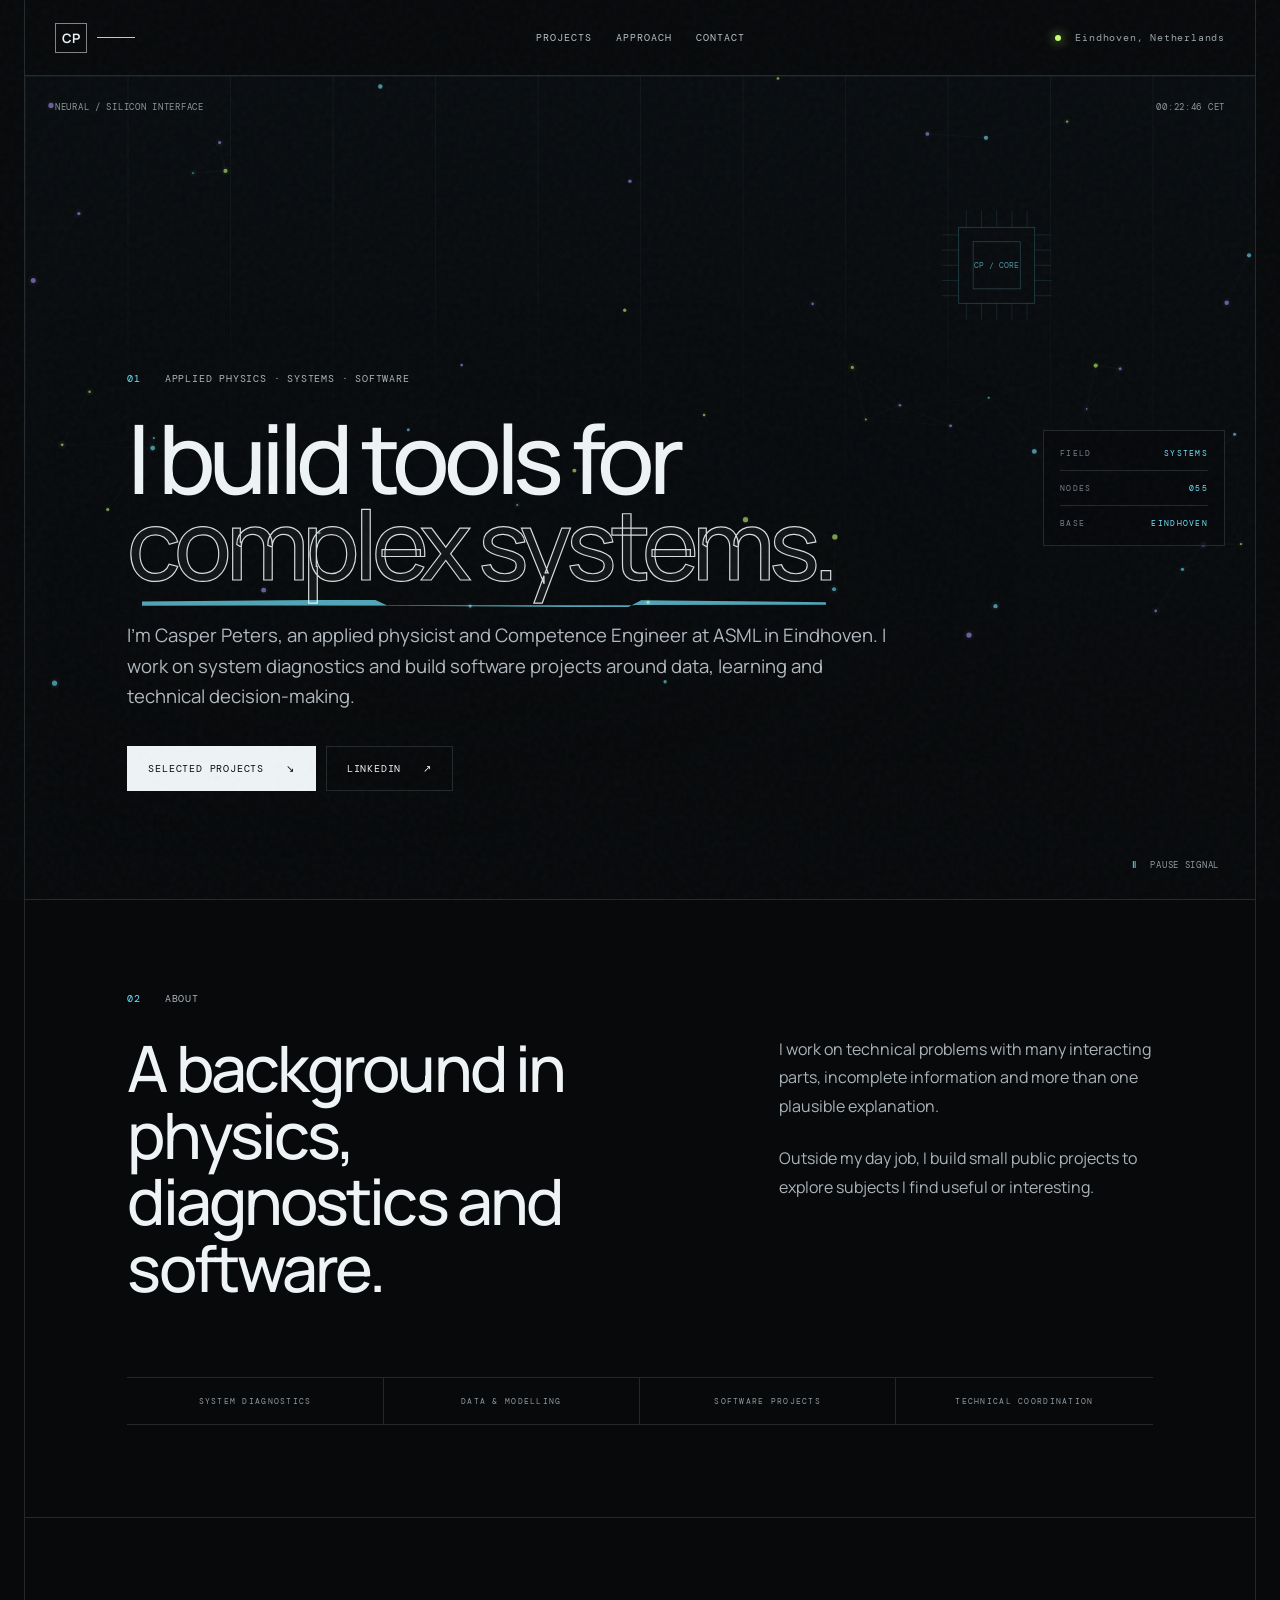
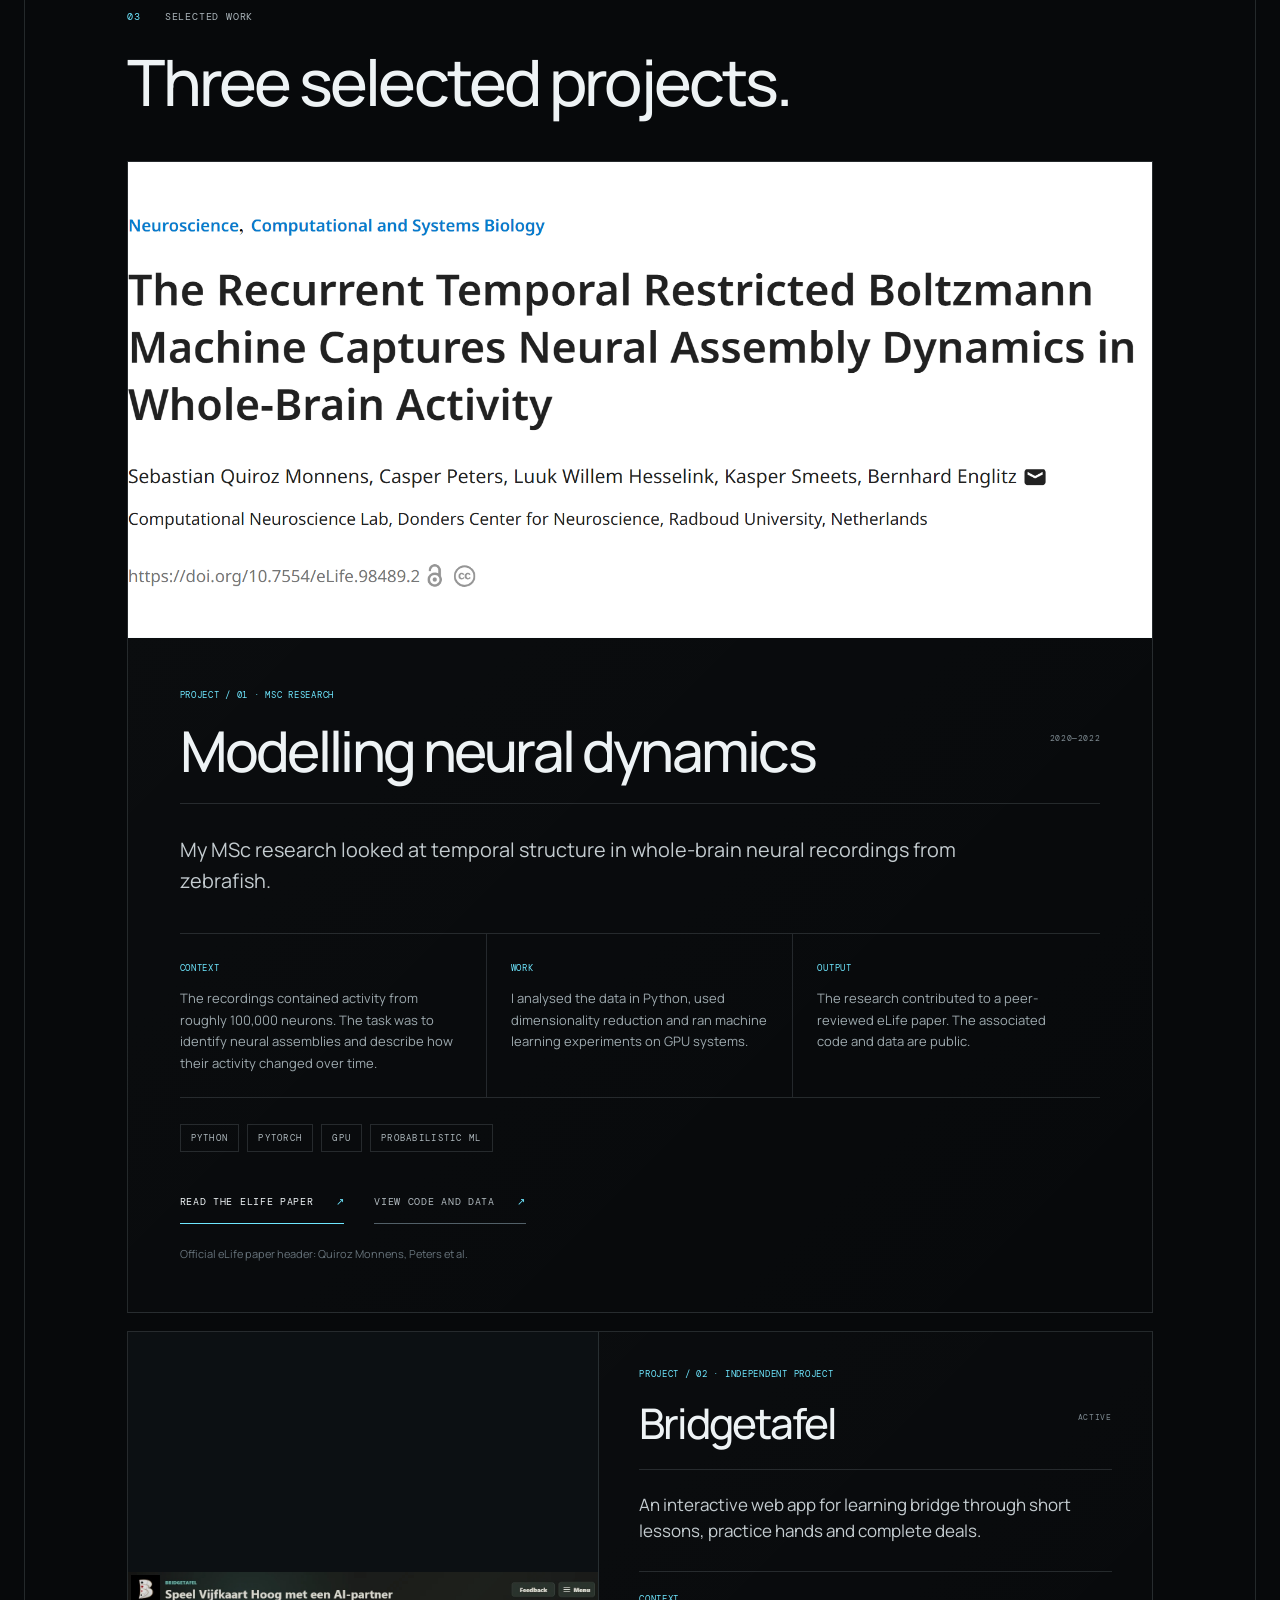
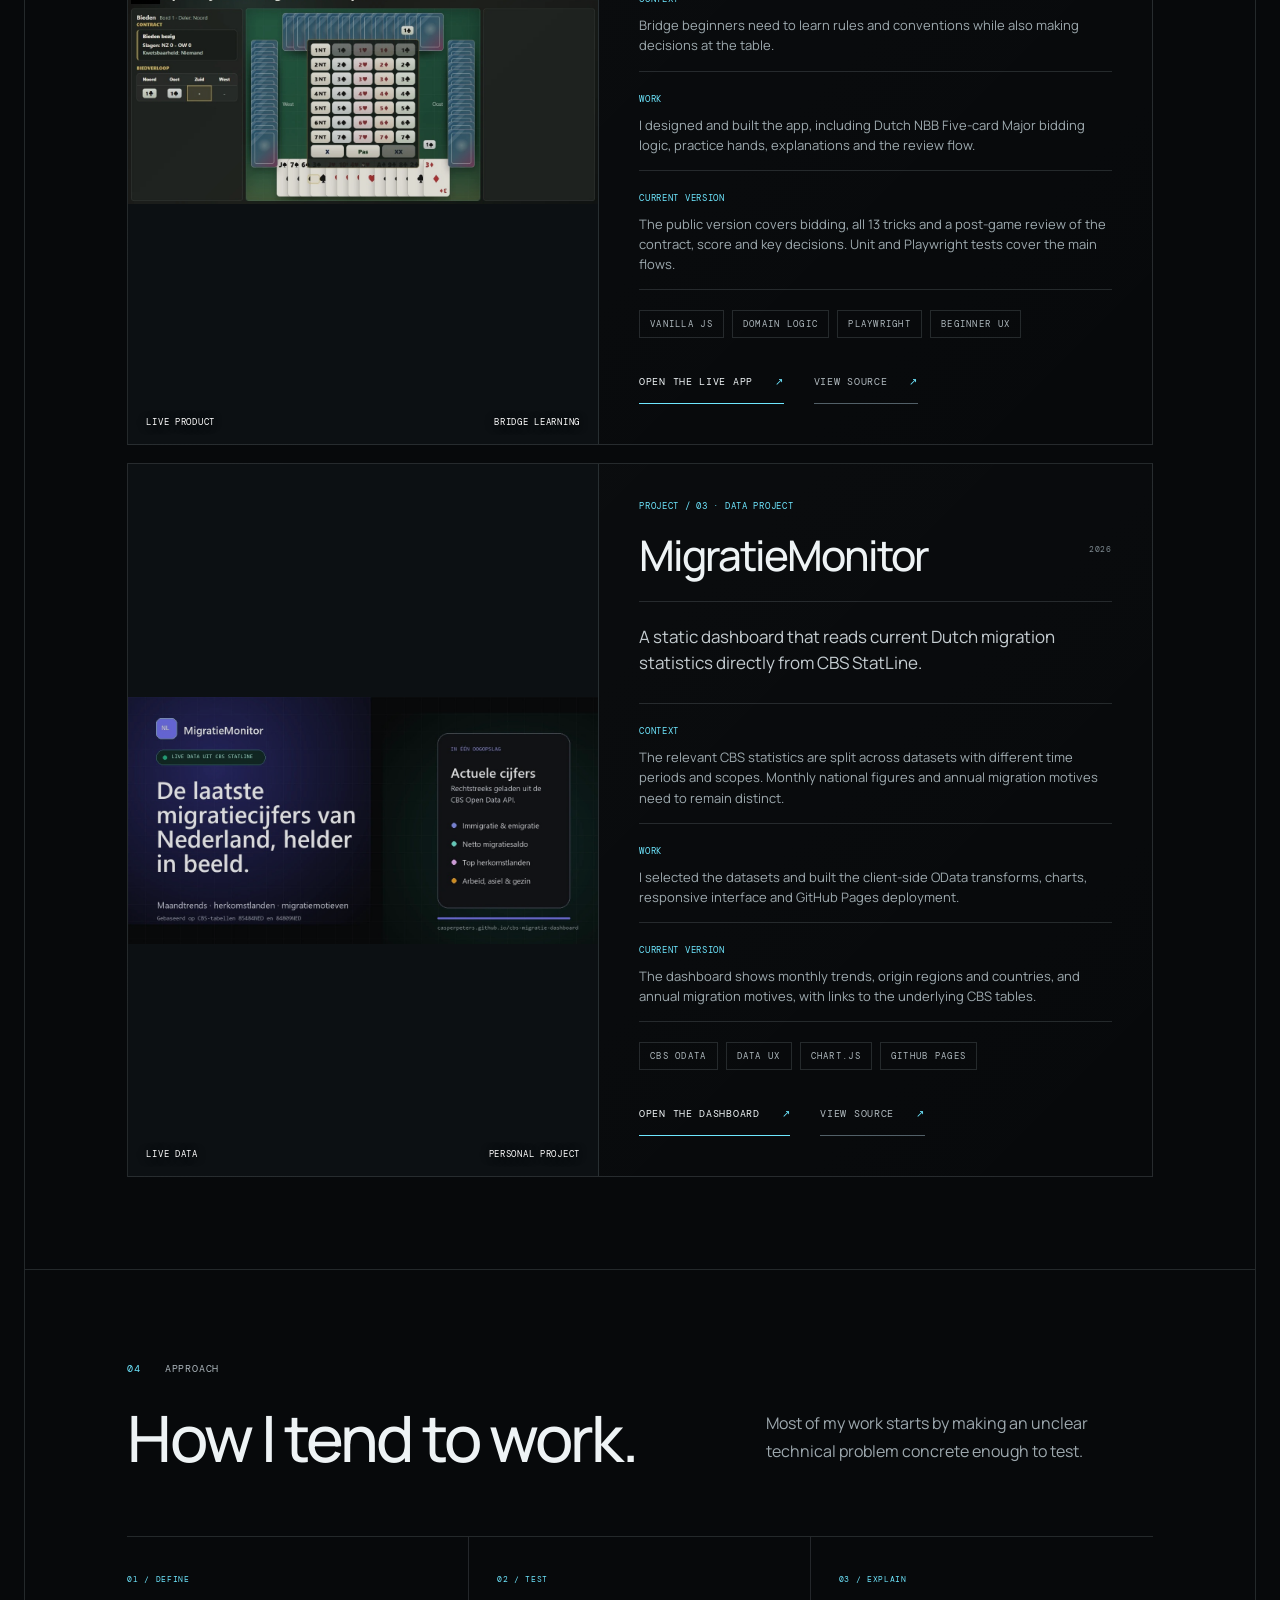
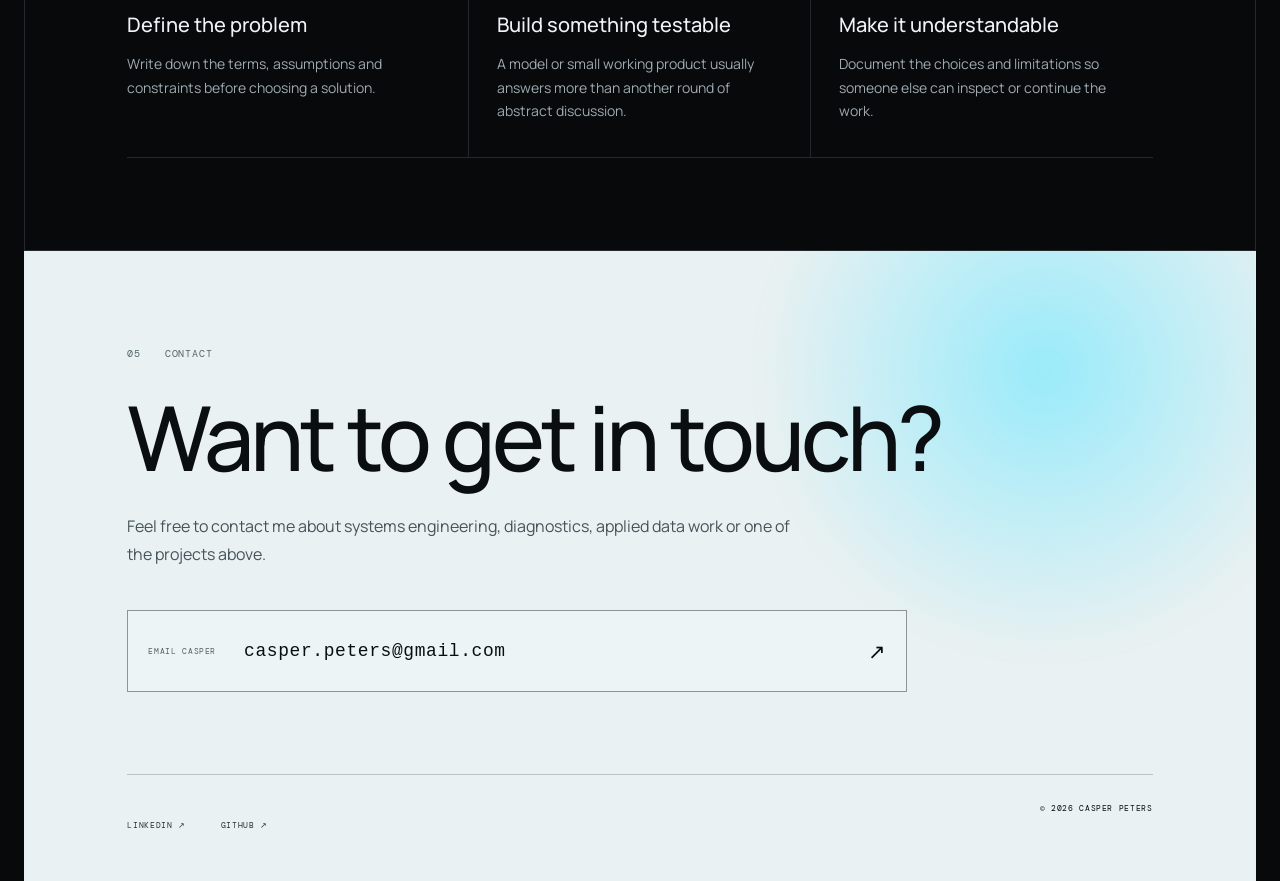
==== commit 3d2d86eb: "Use official eLife paper header for research project" ====
--- a/index.html
+++ b/index.html
@@ -95,11 +95,9 @@
 
       <article class="case case-featured" id="neurophysics">
         <div class="case-visual paper-visual">
-          <button class="media-zoom-trigger" type="button" data-dialog-target="neurophysics-figure-dialog" aria-label="View the complete Neurophysics figure">
-            <img src="assets/projects/neurophysics-rtrbm.jpg" alt="Scientific preview comparing RBM and RTRBM architectures, learned weight matrices and hidden-layer connectivity" width="1266" height="630">
-            <span class="zoom-cue mono">VIEW FULL FIGURE <b>↗</b></span>
-          </button>
-          <div class="visual-label mono"><span>FIGURE / RTRBM</span><span>NEUROPHYSICS</span></div>
+          <a class="paper-header-link" href="https://elifesciences.org/reviewed-preprints/98489" target="_blank" rel="noreferrer" aria-label="Read the official eLife paper">
+            <img src="assets/projects/neurophysics-paper-header.png" alt="Official eLife paper header with the article title, author list including Casper Peters, affiliation and DOI" width="1716" height="654">
+          </a>
         </div>
         <div class="case-content">
           <div class="case-index mono">PROJECT / 01 · MSc RESEARCH</div>
@@ -118,7 +116,7 @@
             <a class="text-link" href="https://elifesciences.org/articles/98489" target="_blank" rel="noreferrer">Read the eLife paper <span>↗</span></a>
             <a class="text-link muted-link" href="https://github.com/benglitz/Zebrafish_RTRBM" target="_blank" rel="noreferrer">View code and data <span>↗</span></a>
           </div>
-          <p class="source-caption">Figure from the associated public preprint and paper: Quiroz Monnens, Peters et al.</p>
+          <p class="source-caption">Official eLife paper header: Quiroz Monnens, Peters et al.</p>
         </div>
       </article>
 
@@ -210,22 +208,6 @@
     </section>
   </main>
 
-  <dialog class="media-dialog" id="neurophysics-figure-dialog" aria-labelledby="neurophysics-dialog-title">
-    <div class="media-dialog-inner">
-      <div class="media-dialog-head">
-        <div>
-          <p class="mono">NEUROPHYSICS / COMPLETE FIGURE</p>
-          <h2 id="neurophysics-dialog-title">RTRBM model and results</h2>
-        </div>
-        <button class="dialog-close mono" type="button" aria-label="Close full figure">CLOSE <span>×</span></button>
-      </div>
-      <figure>
-        <img src="assets/projects/neurophysics-rtrbm-full.jpg" alt="Complete scientific figure showing the RTRBM model, network diagrams, learned weights and model comparisons" width="1246" height="1446">
-        <figcaption>Complete figure from the associated public preprint and eLife paper.</figcaption>
-      </figure>
-    </div>
-  </dialog>
-
-  <script src="app.js?v=11"></script>
+  <script src="app.js?v=12"></script>
 </body>
 </html>
--- a/styles.css
+++ b/styles.css
@@ -218,15 +218,13 @@
 .case-visual { position: relative; aspect-ratio: 1.92 / 1; overflow: hidden; border-bottom: 1px solid var(--line); background: #0c1013; }
 .case-visual img { width: 100%; height: 100%; object-fit: contain; object-position: center; transition: filter .4s ease; filter: saturate(.88) brightness(.88); }
 .case:hover .case-visual img { filter: saturate(1) brightness(.96); }
-.paper-visual { background: #eff1f0; }
-.paper-visual img { object-fit: contain; object-position: center; filter: saturate(.78) contrast(1.02); }
-.media-zoom-trigger { position: relative; display: block; width: 100%; height: 100%; padding: 0; border: 0; background: transparent; color: inherit; cursor: zoom-in; }
-.media-zoom-trigger:focus-visible { outline-offset: -5px; }
-.zoom-cue { position: absolute; z-index: 2; top: 16px; right: 16px; min-height: 44px; display: inline-flex; align-items: center; gap: 18px; padding: 0 14px; background: rgba(7, 9, 11, .88); color: #fff; border: 1px solid rgba(255, 255, 255, .3); font-size: 8px; }
-.zoom-cue b { color: var(--cyan); font-size: 12px; transition: transform .2s ease; }
-.media-zoom-trigger:hover .zoom-cue b { transform: translate(3px, -3px); }
+.paper-visual { aspect-ratio: 2.15 / 1; background: #fff; }
+.paper-header-link { display: block; width: 100%; height: 100%; background: #fff; cursor: pointer; }
+.paper-header-link:focus-visible { outline-offset: -5px; }
+.paper-header-link img { object-fit: contain; object-position: center; filter: none; }
+.case:hover .paper-header-link img { filter: none; }
 .visual-label { position: absolute; left: 18px; right: 18px; bottom: 16px; display: flex; justify-content: space-between; color: #fff; font-size: 9px; text-shadow: 0 1px 9px rgba(0, 0, 0, .95); pointer-events: none; }
-.paper-visual .visual-label { color: #11171a; text-shadow: 0 1px 8px rgba(255, 255, 255, .9); }
+
 .case-content { padding: clamp(28px, 4vw, 54px); }
 .case-index { color: var(--cyan); font-size: 9px; margin-bottom: 22px; }
 .case-title-row { display: flex; align-items: start; justify-content: space-between; gap: 30px; border-bottom: 1px solid var(--line); padding-bottom: 24px; }
@@ -248,19 +246,6 @@
 .source-caption { color: #67737b; font-size: 11px; margin: 22px 0 0; }
 .project-details > summary { display: none; }
 
-/* Full scientific figure */
-.media-dialog { width: min(1040px, calc(100% - 32px)); max-height: calc(100dvh - 32px); margin: auto; padding: 0; border: 1px solid var(--line-strong); background: var(--panel); color: var(--ink); box-shadow: 0 24px 90px rgba(0, 0, 0, .7); }
-.media-dialog::backdrop { background: rgba(2, 4, 6, .86); backdrop-filter: blur(7px); }
-.media-dialog-inner { padding: 22px; }
-.media-dialog-head { position: sticky; z-index: 2; top: -22px; display: flex; justify-content: space-between; align-items: center; gap: 30px; margin: -22px -22px 18px; padding: 18px 22px; background: rgba(11, 14, 18, .96); border-bottom: 1px solid var(--line); }
-.media-dialog-head p { margin: 0 0 6px; color: var(--cyan); font-size: 8px; }
-.media-dialog-head h2 { margin: 0; font-size: clamp(19px, 2vw, 27px); font-weight: 500; }
-.dialog-close { min-width: 96px; min-height: 44px; display: inline-flex; justify-content: center; align-items: center; gap: 12px; border: 1px solid var(--line-strong); background: transparent; color: var(--ink); font-size: 9px; cursor: pointer; }
-.dialog-close span { color: var(--cyan); font-size: 18px; line-height: 1; }
-.media-dialog figure { margin: 0; }
-.media-dialog figure img { width: 100%; height: auto; background: #fff; }
-.media-dialog figcaption { margin-top: 12px; color: var(--muted); font-size: 12px; }
-body:has(.media-dialog[open]) { overflow: hidden; }
 
 /* Principles */
 .principles-head { display: grid; grid-template-columns: 1.15fr .85fr; gap: 9vw; align-items: end; }
@@ -358,9 +343,8 @@
   .case-visual { aspect-ratio: 1.35 / 1; }
   .case-visual img { object-position: center; }
   .case-visual:not(.paper-visual) img { object-fit: contain; }
-  .paper-visual { aspect-ratio: 1.55 / 1; }
+  .paper-visual { aspect-ratio: 1.85 / 1; }
   .paper-visual img { object-fit: contain; }
-  .zoom-cue { top: 10px; right: 10px; }
   .visual-label { left: 12px; right: 12px; bottom: 10px; font-size: 7px; }
   .text-link { width: 100%; justify-content: space-between; }
   .capabilities { grid-template-columns: 1fr; }
@@ -375,11 +359,6 @@
   .contact-link { grid-template-columns: 1fr auto; gap: 8px 18px; min-height: 88px; padding: 15px 17px; }
   .contact-action-label { grid-column: 1 / -1; }
   .contact-link strong { font-size: 14px; }
-  .media-dialog { width: 100%; max-width: none; max-height: 100dvh; height: 100dvh; border: 0; }
-  .media-dialog-inner { padding: 14px; }
-  .media-dialog-head { top: -14px; margin: -14px -14px 14px; padding: 12px 14px; }
-  .media-dialog-head p { display: none; }
-  .dialog-close { min-width: 82px; }
 }
 
 @media (max-width: 360px) {
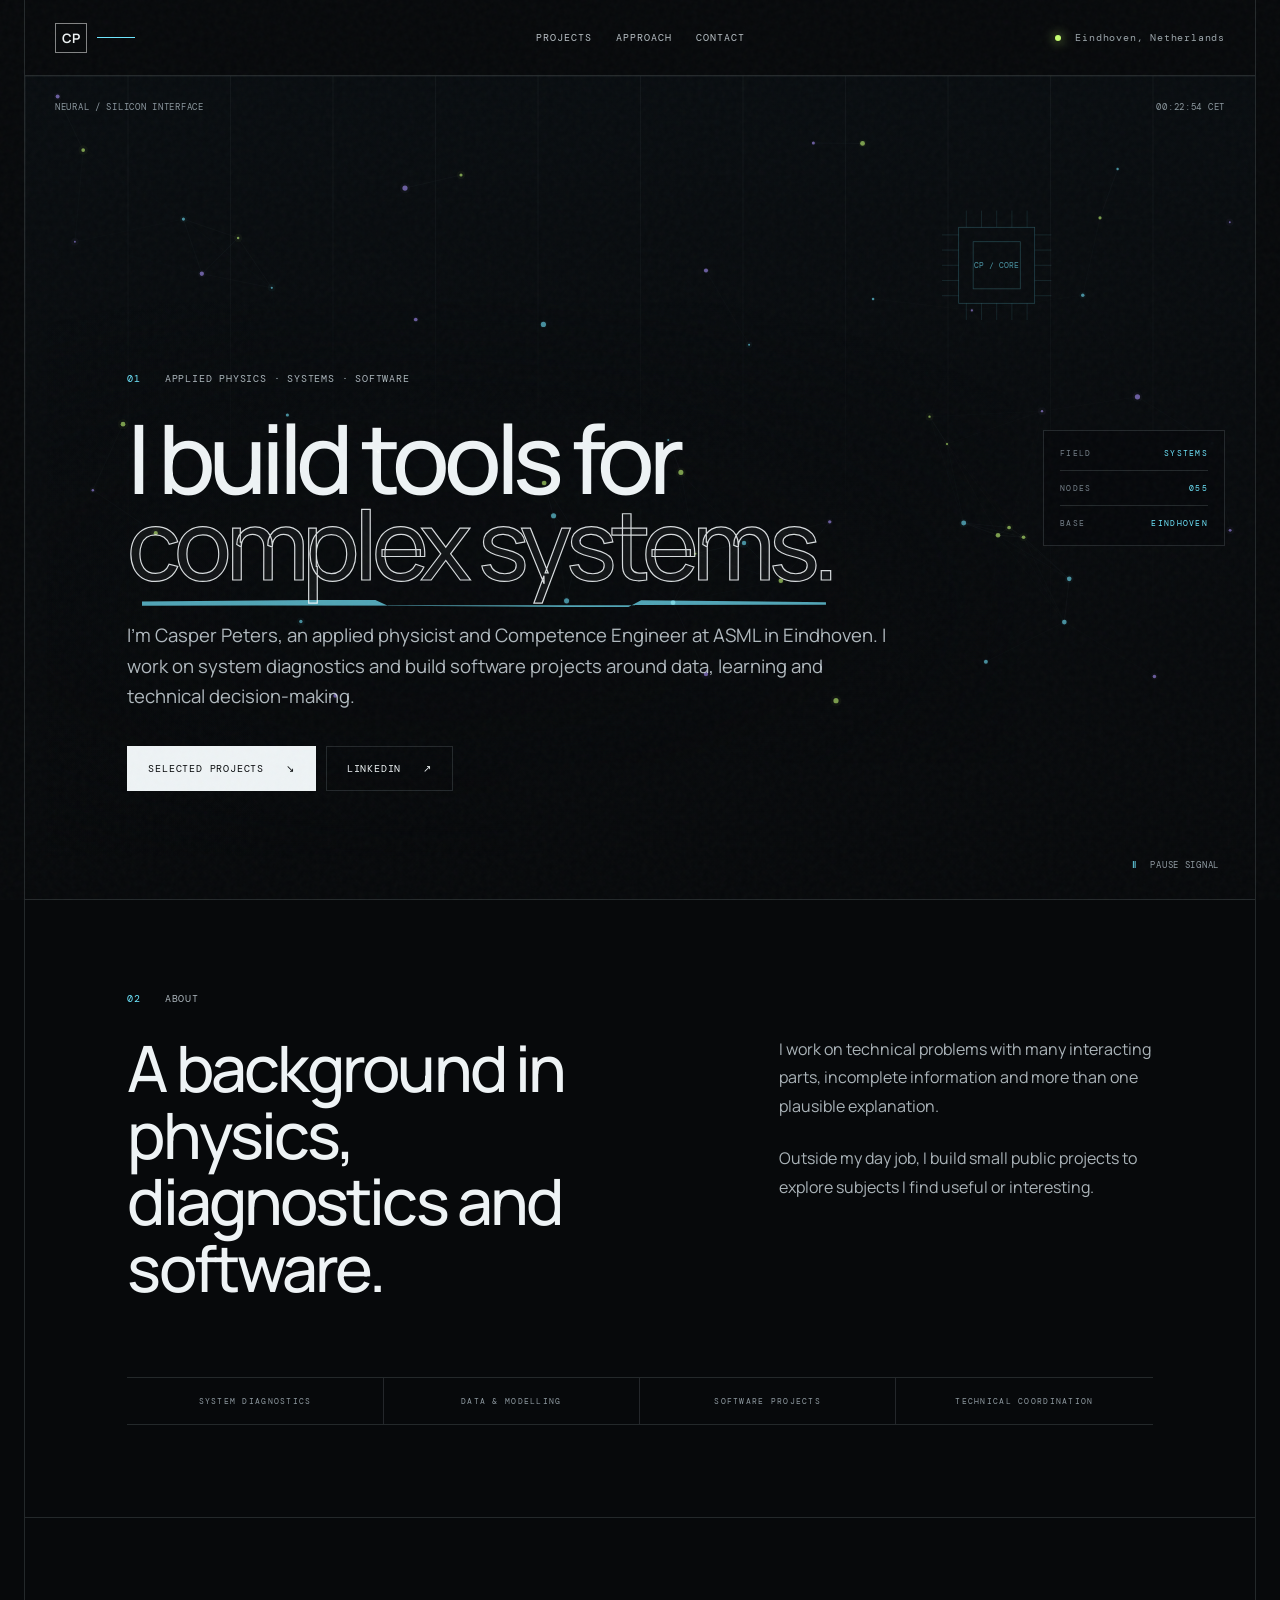
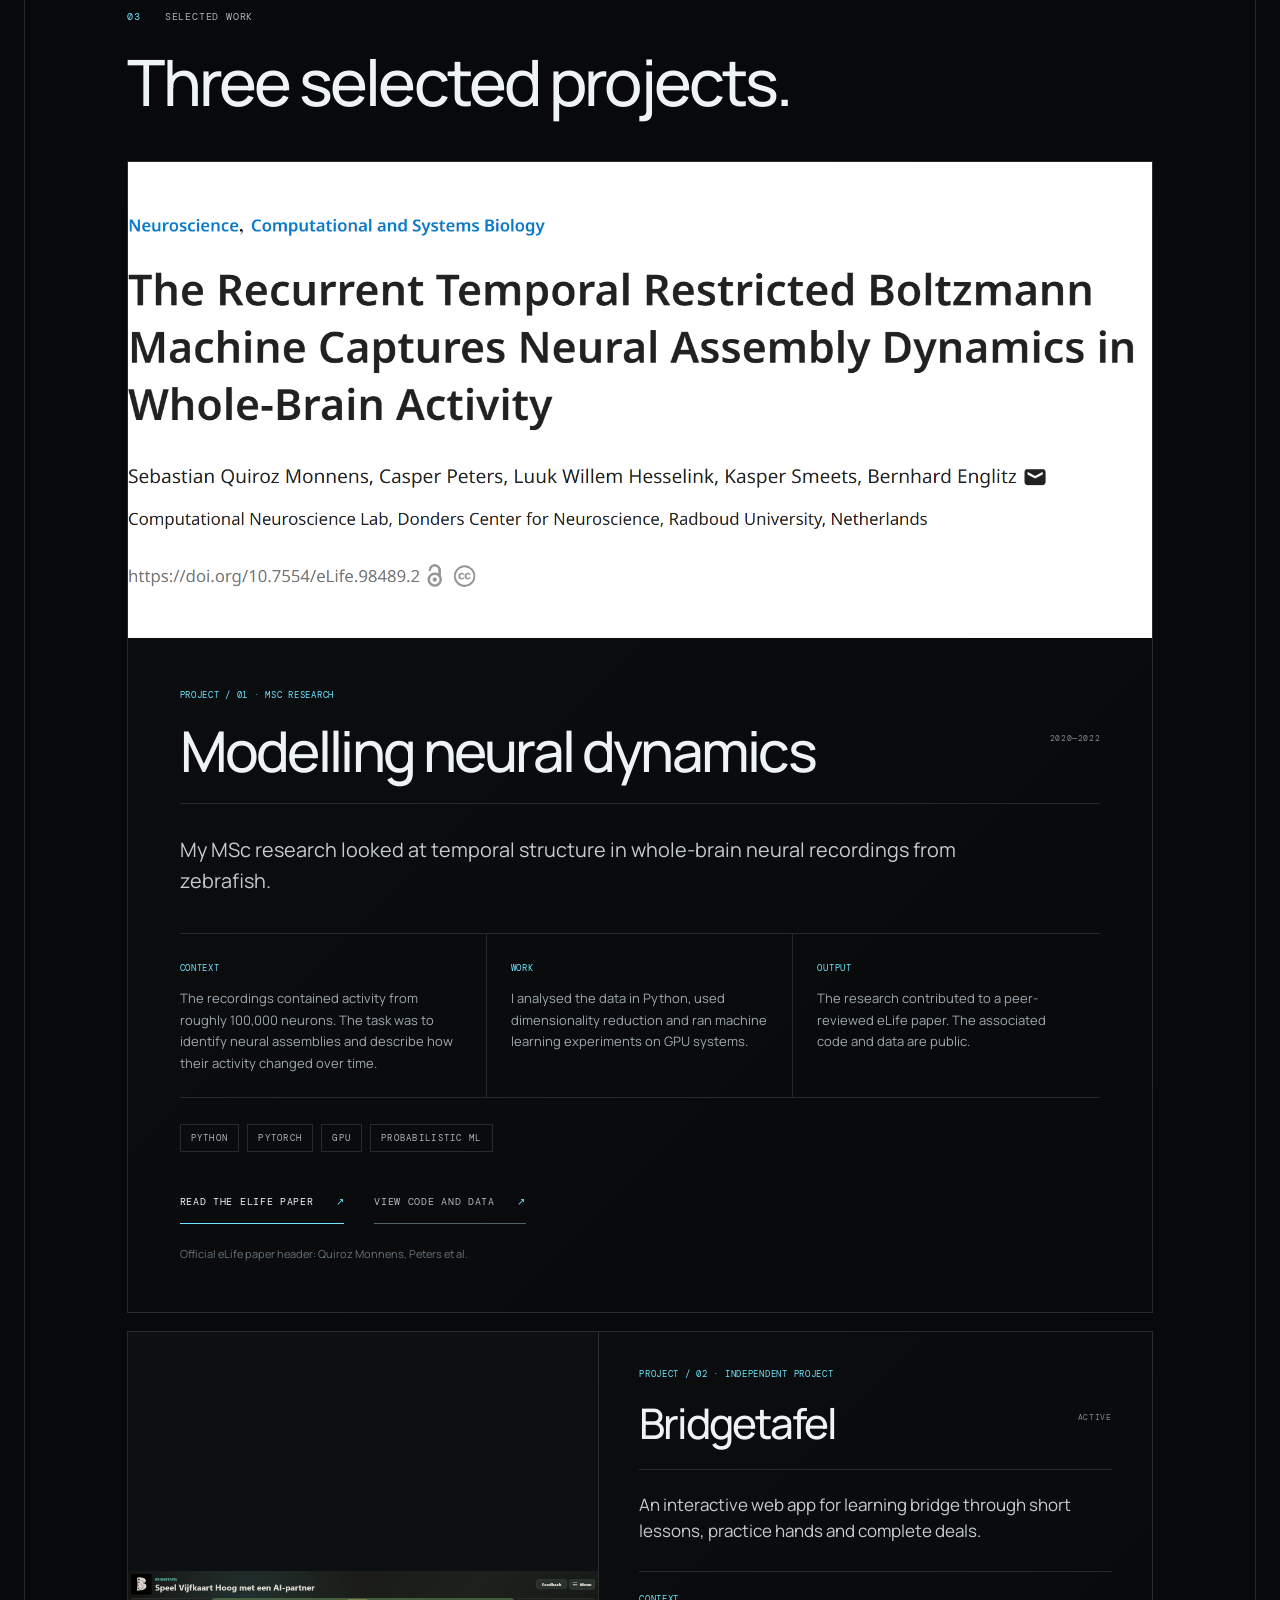
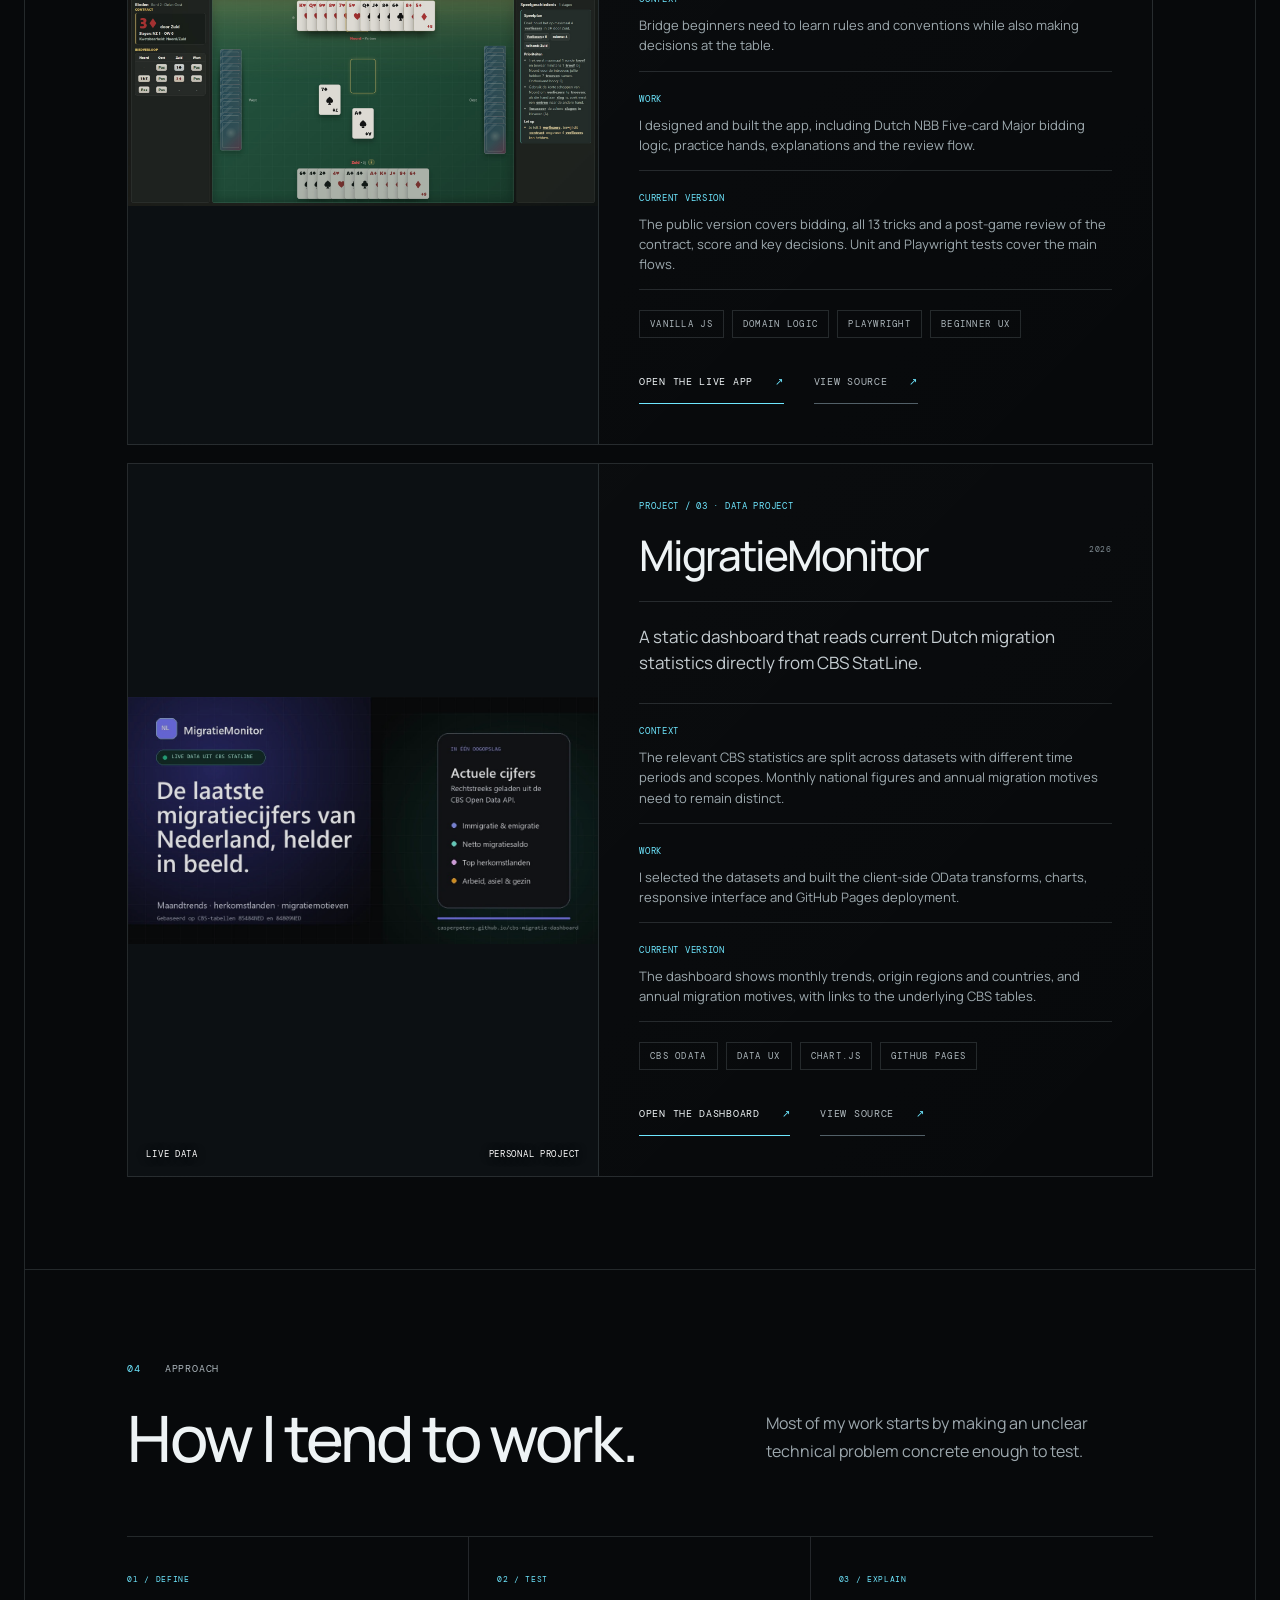
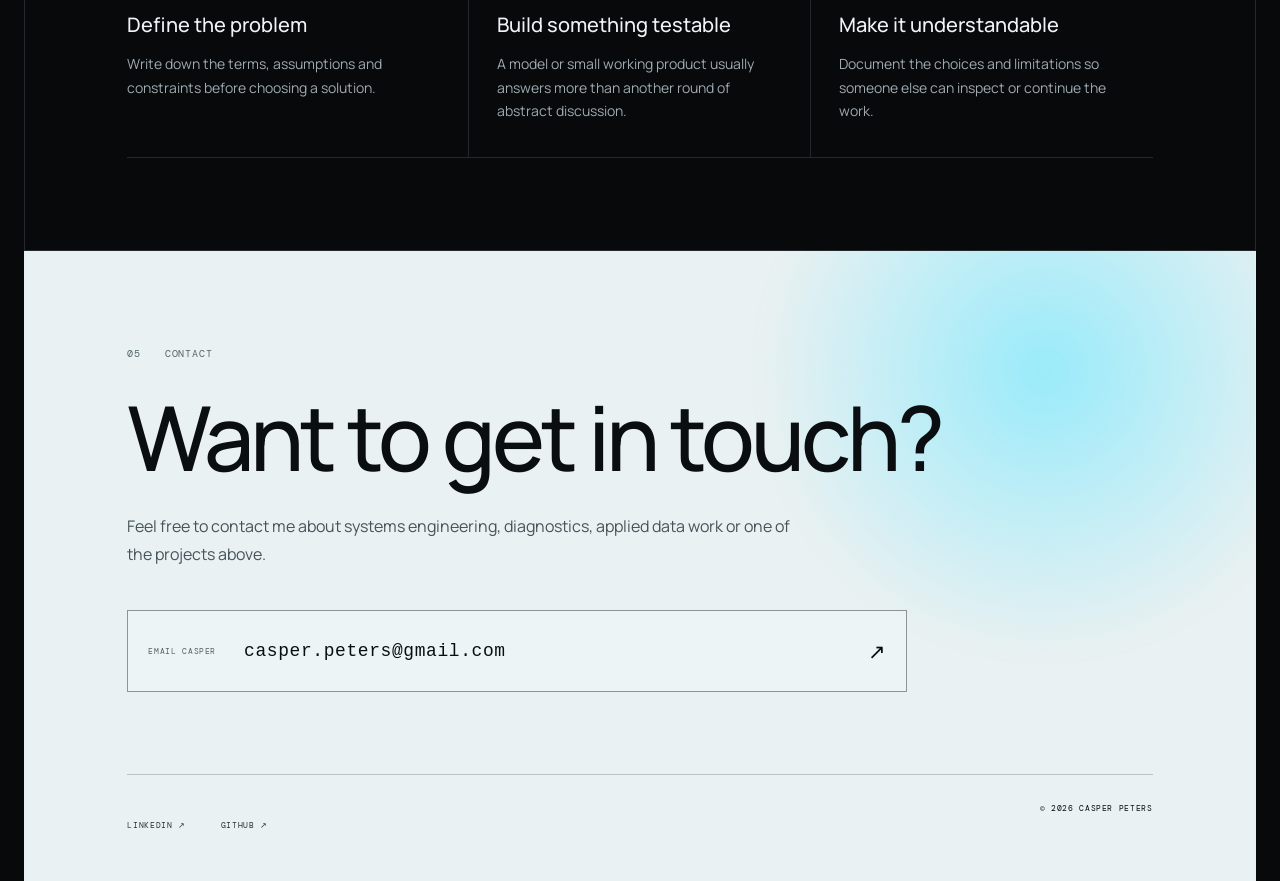
==== commit 648a45e0: "Show Bridgetafel during active card play" ====
--- a/index.html
+++ b/index.html
@@ -121,9 +121,8 @@
       </article>
 
       <article class="case case-compact" id="bridgetafel">
-        <div class="case-visual">
-          <img src="assets/projects/bridgetafel.jpg" alt="Bridgetafel interface with a green card table, playing cards, bidding controls and bidding history" width="1262" height="624">
-          <div class="visual-label mono"><span>LIVE PRODUCT</span><span>BRIDGE LEARNING</span></div>
+        <div class="case-visual play-visual">
+          <img src="assets/projects/bridgetafel-play.jpg" alt="Active Bridgetafel game in the play phase with an open dummy, cards in the current trick, a 3 diamonds contract and the play plan" width="1800" height="900">
         </div>
         <div class="case-content">
           <div class="case-index mono">PROJECT / 02 · INDEPENDENT PROJECT</div>
--- a/styles.css
+++ b/styles.css
@@ -341,6 +341,7 @@
   .case h3 { font-size: 36px; }
   .case-lede { margin: 24px 0 28px; font-size: 16px; }
   .case-visual { aspect-ratio: 1.35 / 1; }
+  .case-visual.play-visual { aspect-ratio: 2 / 1; }
   .case-visual img { object-position: center; }
   .case-visual:not(.paper-visual) img { object-fit: contain; }
   .paper-visual { aspect-ratio: 1.85 / 1; }
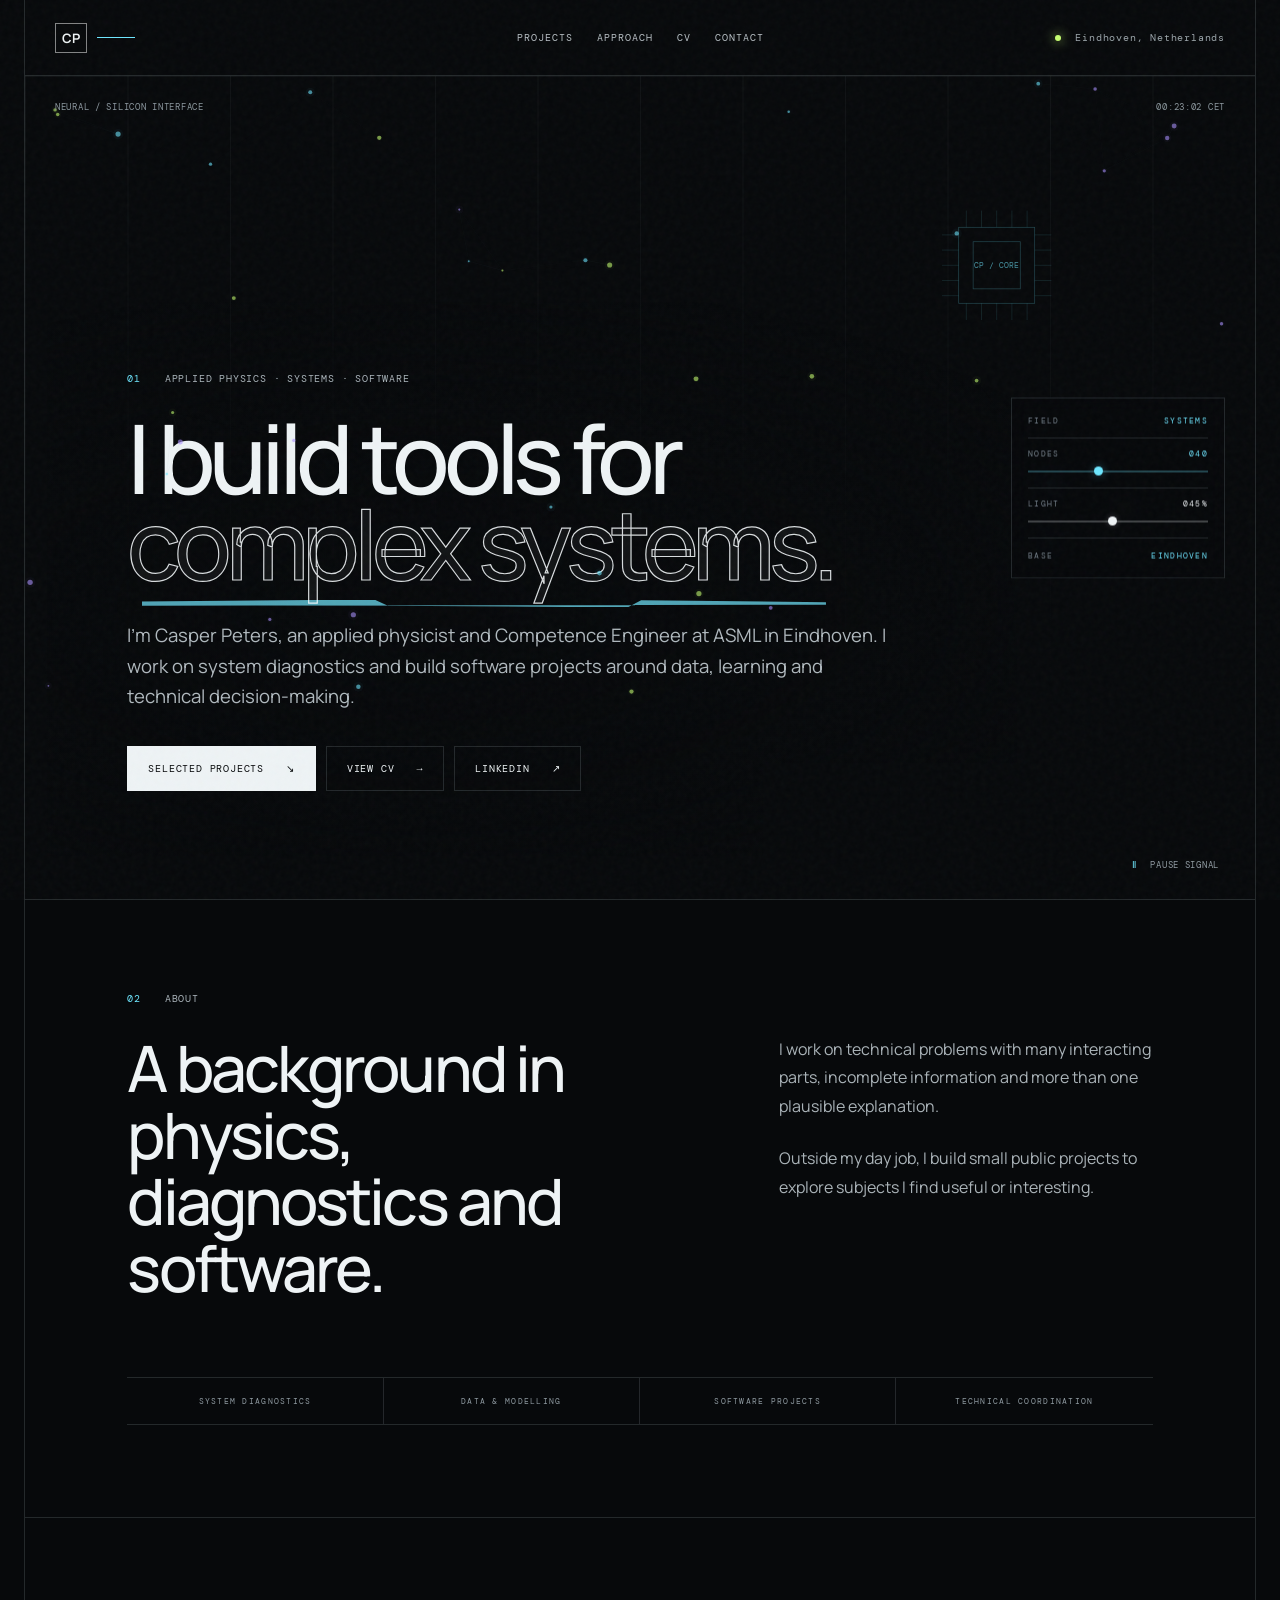
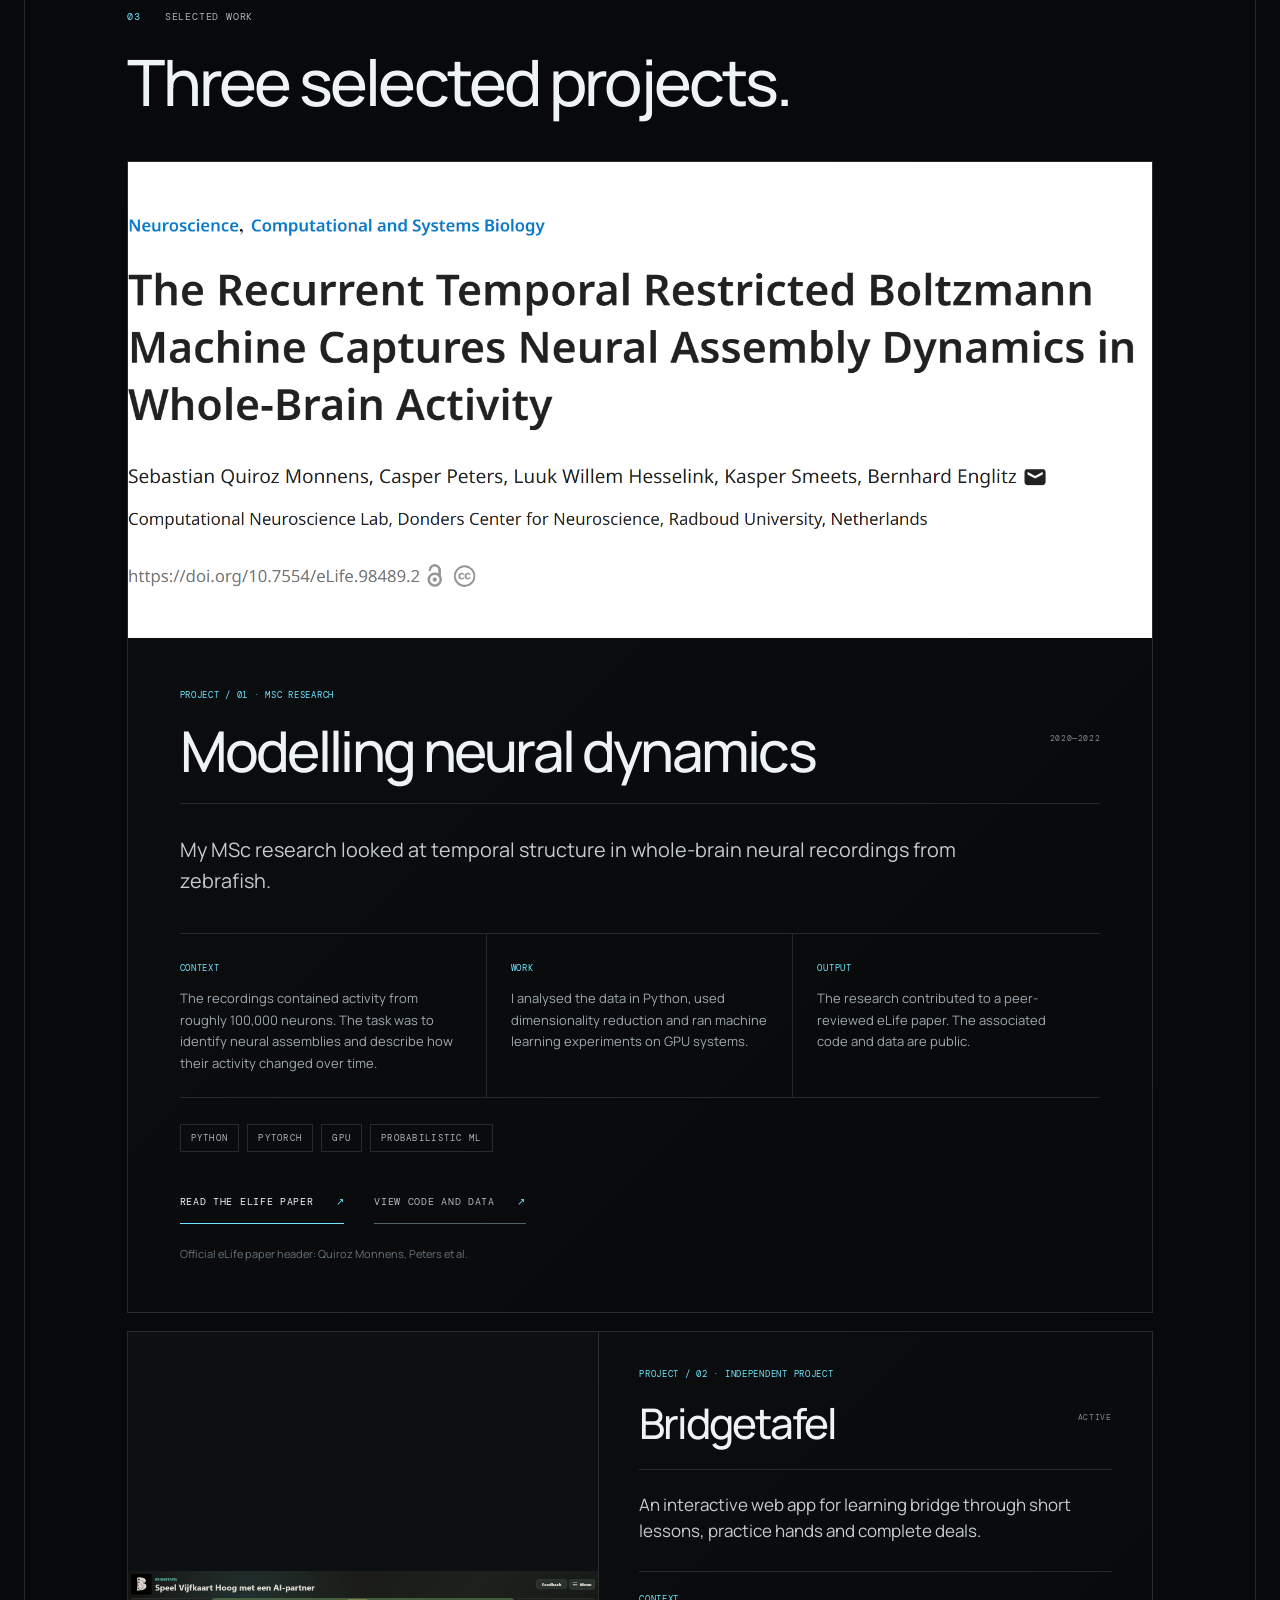
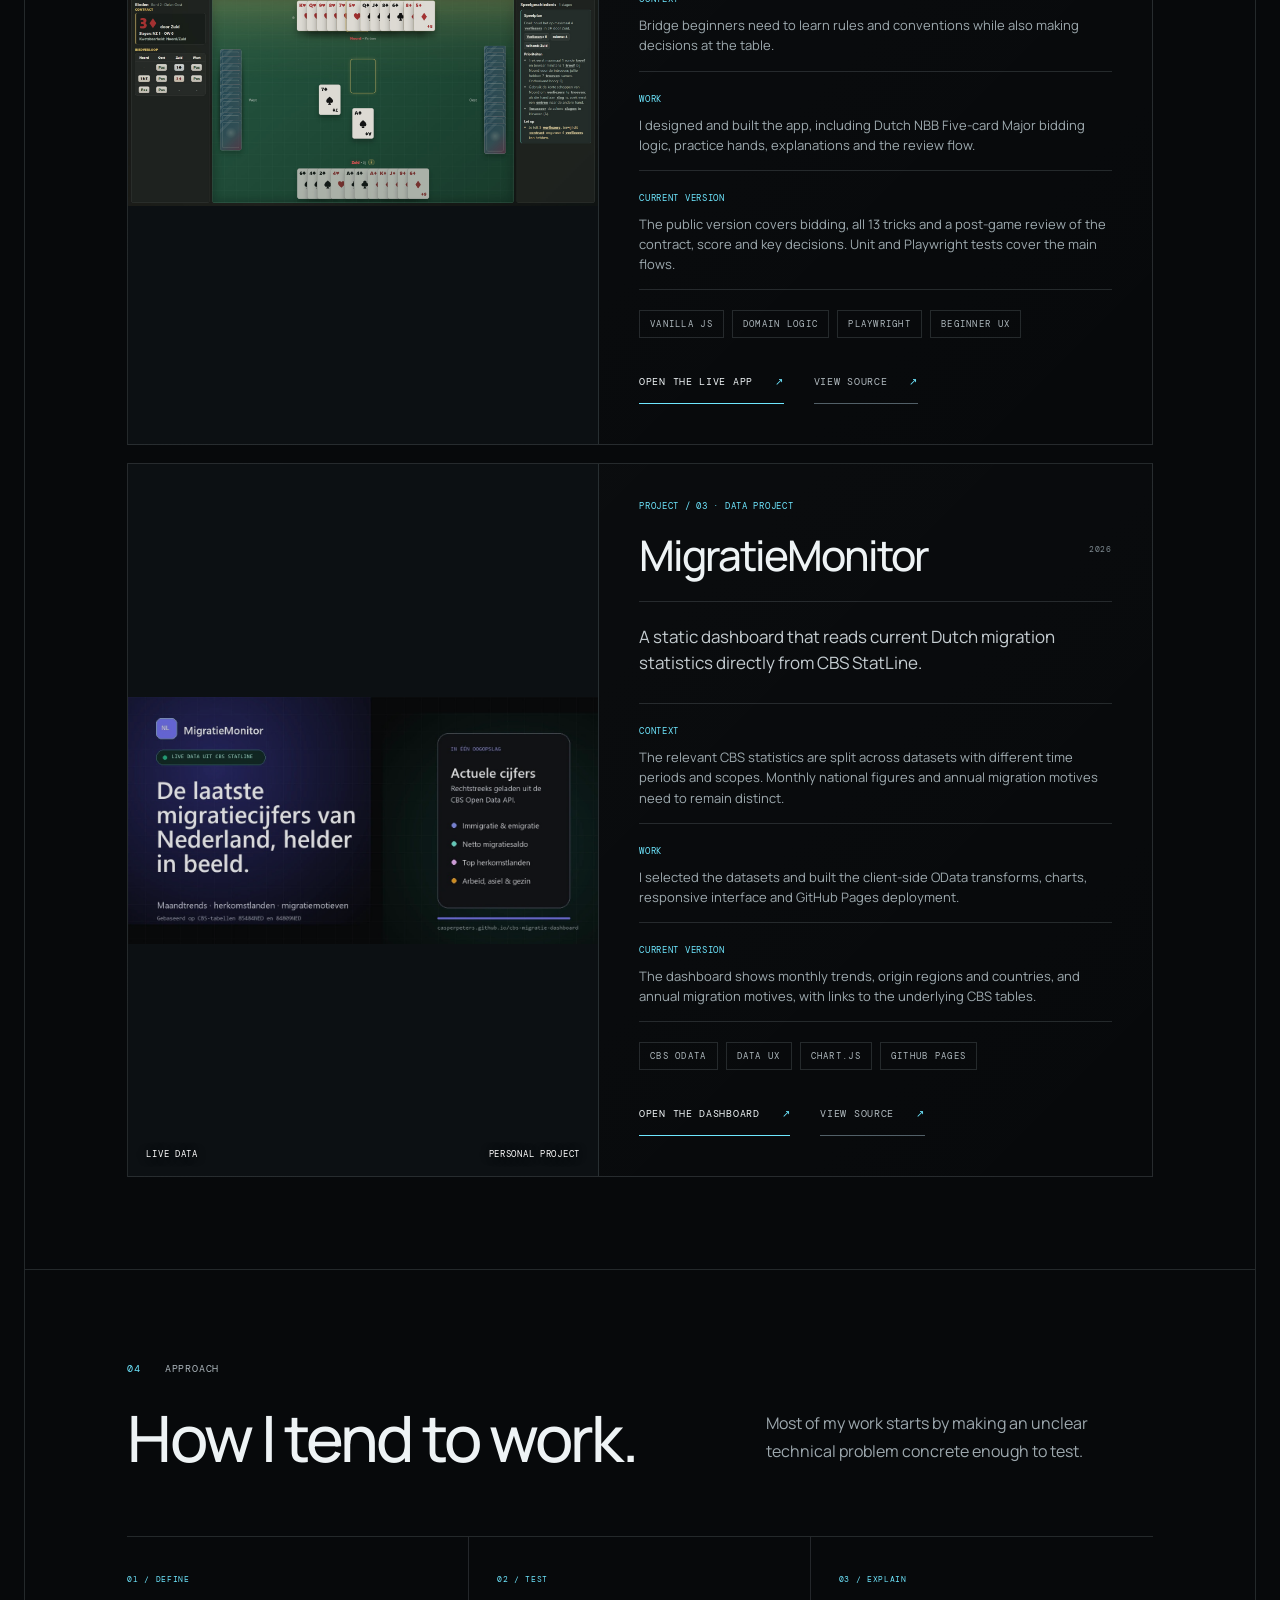
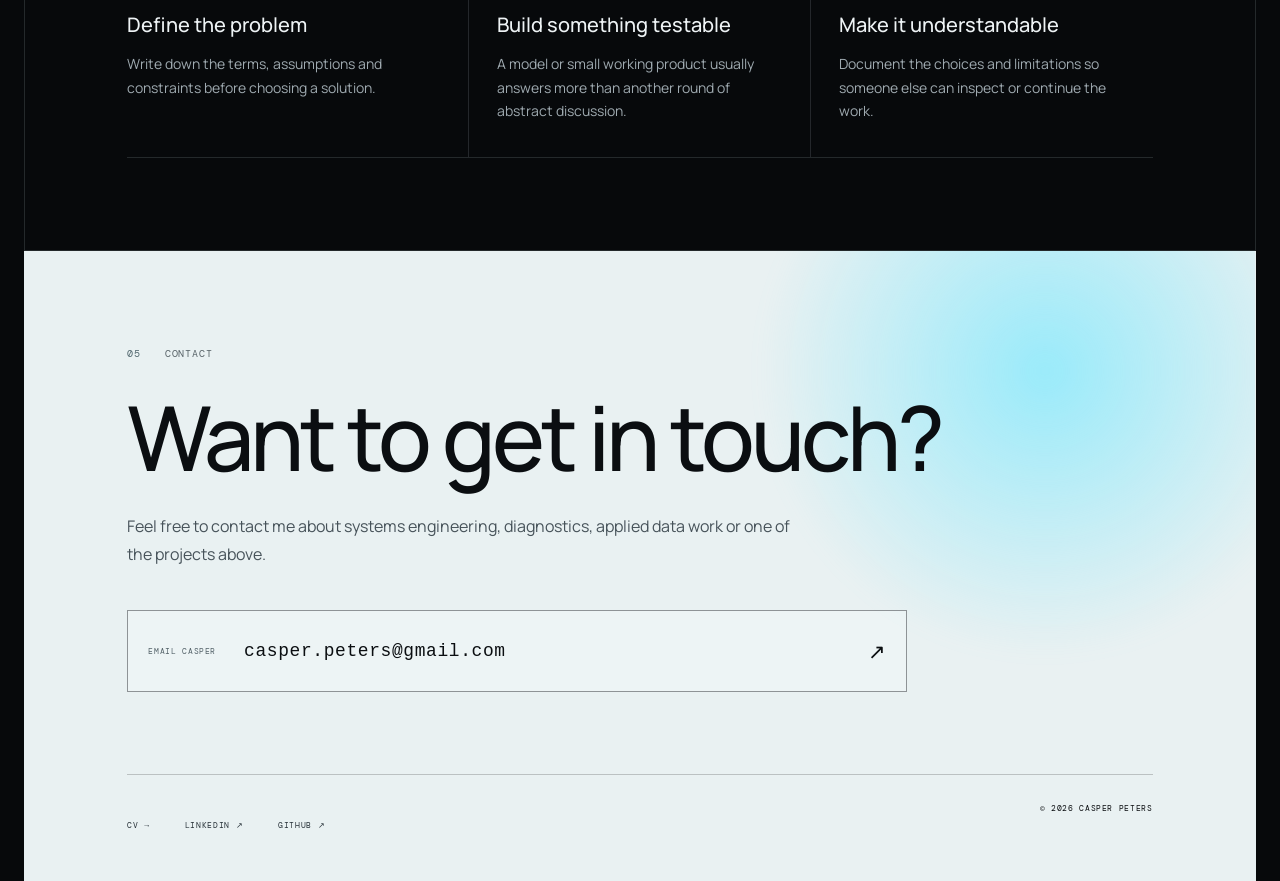
==== commit 3a9afbd6: "Add CV and refine interactive hero" ====
--- a/index.html
+++ b/index.html
@@ -32,6 +32,7 @@
     <nav aria-label="Main navigation">
       <a href="#work">Projects</a>
       <a href="#approach">Approach</a>
+      <a href="cv/">CV</a>
       <a href="#contact">Contact</a>
     </nav>
     <div class="status"><span></span> Eindhoven, Netherlands</div>
@@ -53,14 +54,22 @@
         <p class="intro">I'm Casper Peters, an applied physicist and Competence Engineer at ASML in Eindhoven. I work on system diagnostics and build software projects around data, learning and technical decision-making.</p>
         <div class="hero-actions">
           <a class="button primary" href="#work">Selected projects <span>↘</span></a>
+          <a class="button ghost" href="cv/">View CV <span>→</span></a>
           <a class="button ghost" href="https://www.linkedin.com/in/casper-peters-a29796209" target="_blank" rel="noreferrer">LinkedIn <span>↗</span></a>
         </div>
       </div>
 
       <aside class="telemetry mono" aria-label="Profile summary">
-        <div><span>FIELD</span><b>SYSTEMS</b></div>
-        <div><span>NODES</span><b id="node-count">042</b></div>
-        <div><span>BASE</span><b>EINDHOVEN</b></div>
+        <div class="telemetry-row"><span>FIELD</span><b>SYSTEMS</b></div>
+        <label class="telemetry-control" for="node-slider">
+          <span class="telemetry-control-head"><span>NODES</span><output id="node-count" for="node-slider">040</output></span>
+          <input id="node-slider" type="range" min="20" max="72" value="40" step="1" aria-label="Number of nodes" />
+        </label>
+        <label class="telemetry-control intensity-control" for="intensity-slider">
+          <span class="telemetry-control-head"><span>LIGHT</span><output id="intensity-value" for="intensity-slider">045%</output></span>
+          <input id="intensity-slider" type="range" min="10" max="85" value="45" step="1" aria-label="Signal light intensity" />
+        </label>
+        <div class="telemetry-row"><span>BASE</span><b>EINDHOVEN</b></div>
       </aside>
 
       <button class="motion-toggle mono" id="motion-toggle" type="button" aria-pressed="false">
@@ -95,7 +104,7 @@
 
       <article class="case case-featured" id="neurophysics">
         <div class="case-visual paper-visual">
-          <a class="paper-header-link" href="https://elifesciences.org/reviewed-preprints/98489" target="_blank" rel="noreferrer" aria-label="Read the official eLife paper">
+          <a class="paper-header-link" href="https://elifesciences.org/articles/98489" target="_blank" rel="noreferrer" aria-label="Read the official eLife paper">
             <img src="assets/projects/neurophysics-paper-header.png" alt="Official eLife paper header with the article title, author list including Casper Peters, affiliation and DOI" width="1716" height="654">
           </a>
         </div>
@@ -200,6 +209,7 @@
         <span class="contact-arrow">↗</span>
       </a>
       <div class="contact-footer mono">
+        <a href="cv/">CV →</a>
         <a href="https://www.linkedin.com/in/casper-peters-a29796209" target="_blank" rel="noreferrer">LINKEDIN ↗</a>
         <a href="https://github.com/casperpeters" target="_blank" rel="noreferrer">GITHUB ↗</a>
         <span>© 2026 CASPER PETERS</span>
--- a/styles.css
+++ b/styles.css
@@ -104,7 +104,7 @@
   border-bottom: 1px solid var(--line);
 }
 #neural-canvas, .hero-grid { position: absolute; inset: 0; width: 100%; height: 100%; }
-#neural-canvas { z-index: 3; pointer-events: none; mix-blend-mode: screen; }
+#neural-canvas { z-index: 3; pointer-events: none; }
 .hero-grid {
   z-index: 0;
   background-image: linear-gradient(var(--line) 1px, transparent 1px), linear-gradient(90deg, var(--line) 1px, transparent 1px);
@@ -185,15 +185,43 @@
   right: 30px;
   top: 50%;
   transform: translateY(-50%);
-  width: 182px;
+  width: 214px;
   border: 1px solid var(--line);
   background: rgba(7, 9, 11, .66);
   backdrop-filter: blur(8px);
   padding: 5px 16px;
 }
-.telemetry div { display: flex; justify-content: space-between; padding: 12px 0; border-bottom: 1px solid var(--line); font-size: 8px; color: #75818a; }
-.telemetry div:last-child { border: 0; }
+.telemetry-row, .telemetry-control { border-bottom: 1px solid var(--line); font-size: 8px; color: #75818a; }
+.telemetry-row { display: flex; justify-content: space-between; padding: 12px 0; }
+.telemetry-control { display: block; padding: 10px 0 8px; cursor: pointer; }
+.telemetry-control-head { display: flex; justify-content: space-between; align-items: center; }
+.telemetry > :last-child { border-bottom: 0; }
 .telemetry b { font-weight: 400; color: var(--cyan); }
+.telemetry output { color: var(--cyan); }
+.telemetry input[type='range'] {
+  display: block;
+  width: 100%;
+  height: 16px;
+  margin: 5px 0 0;
+  appearance: none;
+  background: transparent;
+  cursor: ew-resize;
+}
+.telemetry input[type='range']::-webkit-slider-runnable-track { height: 2px; background: rgba(110, 231, 255, .28); }
+.telemetry input[type='range']::-webkit-slider-thumb {
+  width: 9px;
+  height: 9px;
+  margin-top: -3.5px;
+  appearance: none;
+  border: 0;
+  border-radius: 50%;
+  background: var(--cyan);
+  box-shadow: 0 0 8px rgba(110, 231, 255, .36);
+}
+.telemetry .intensity-control output { color: var(--ink); }
+.telemetry .intensity-control input[type='range']::-webkit-slider-runnable-track { background: rgba(238, 243, 245, .25); }
+.telemetry .intensity-control input[type='range']::-webkit-slider-thumb { background: var(--ink); box-shadow: 0 0 7px rgba(238, 243, 245, .24); }
+.telemetry input[type='range']:focus-visible { outline: 1px solid var(--ink); outline-offset: 2px; }
 .motion-toggle { position: absolute; z-index: 4; right: 30px; bottom: 27px; border: 0; background: transparent; color: #8f9aa1; font: 9px var(--mono); letter-spacing: .08em; cursor: pointer; }
 .toggle-icon { color: var(--cyan); margin-right: 8px; }
 
